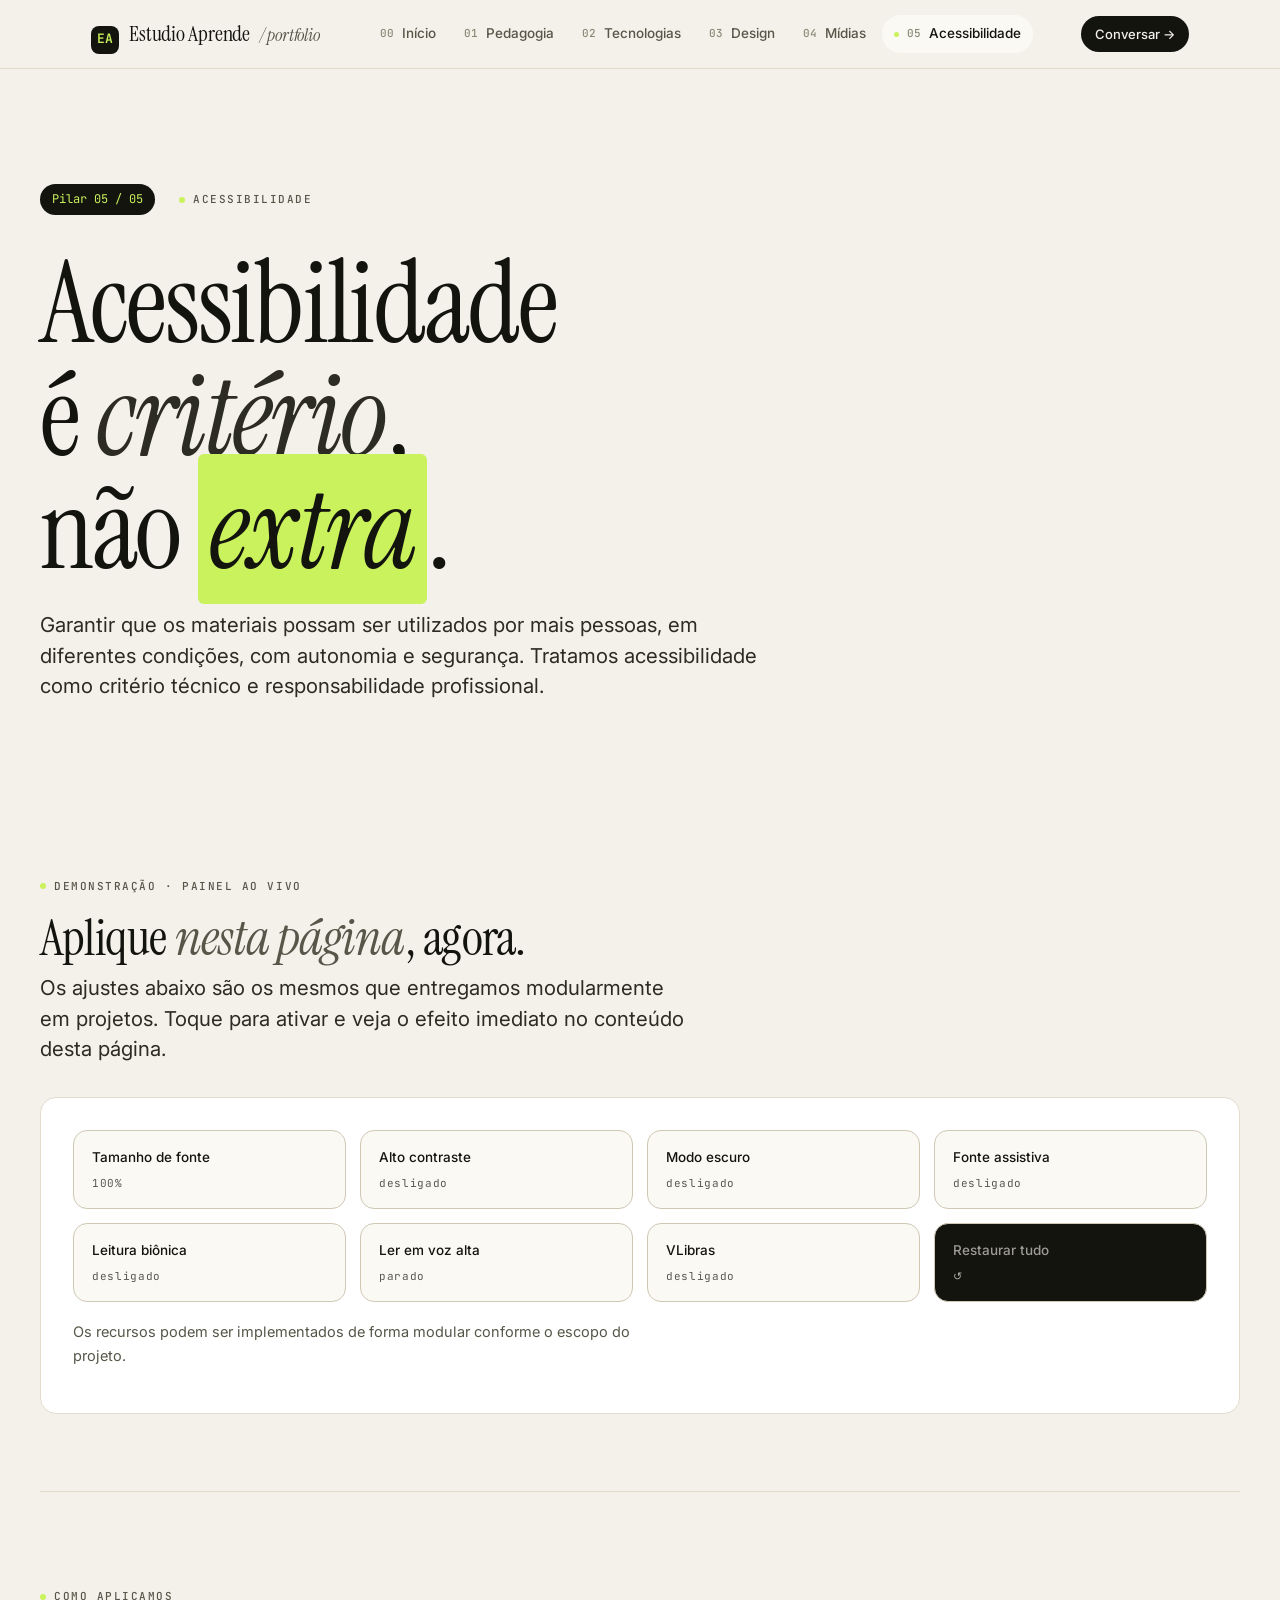
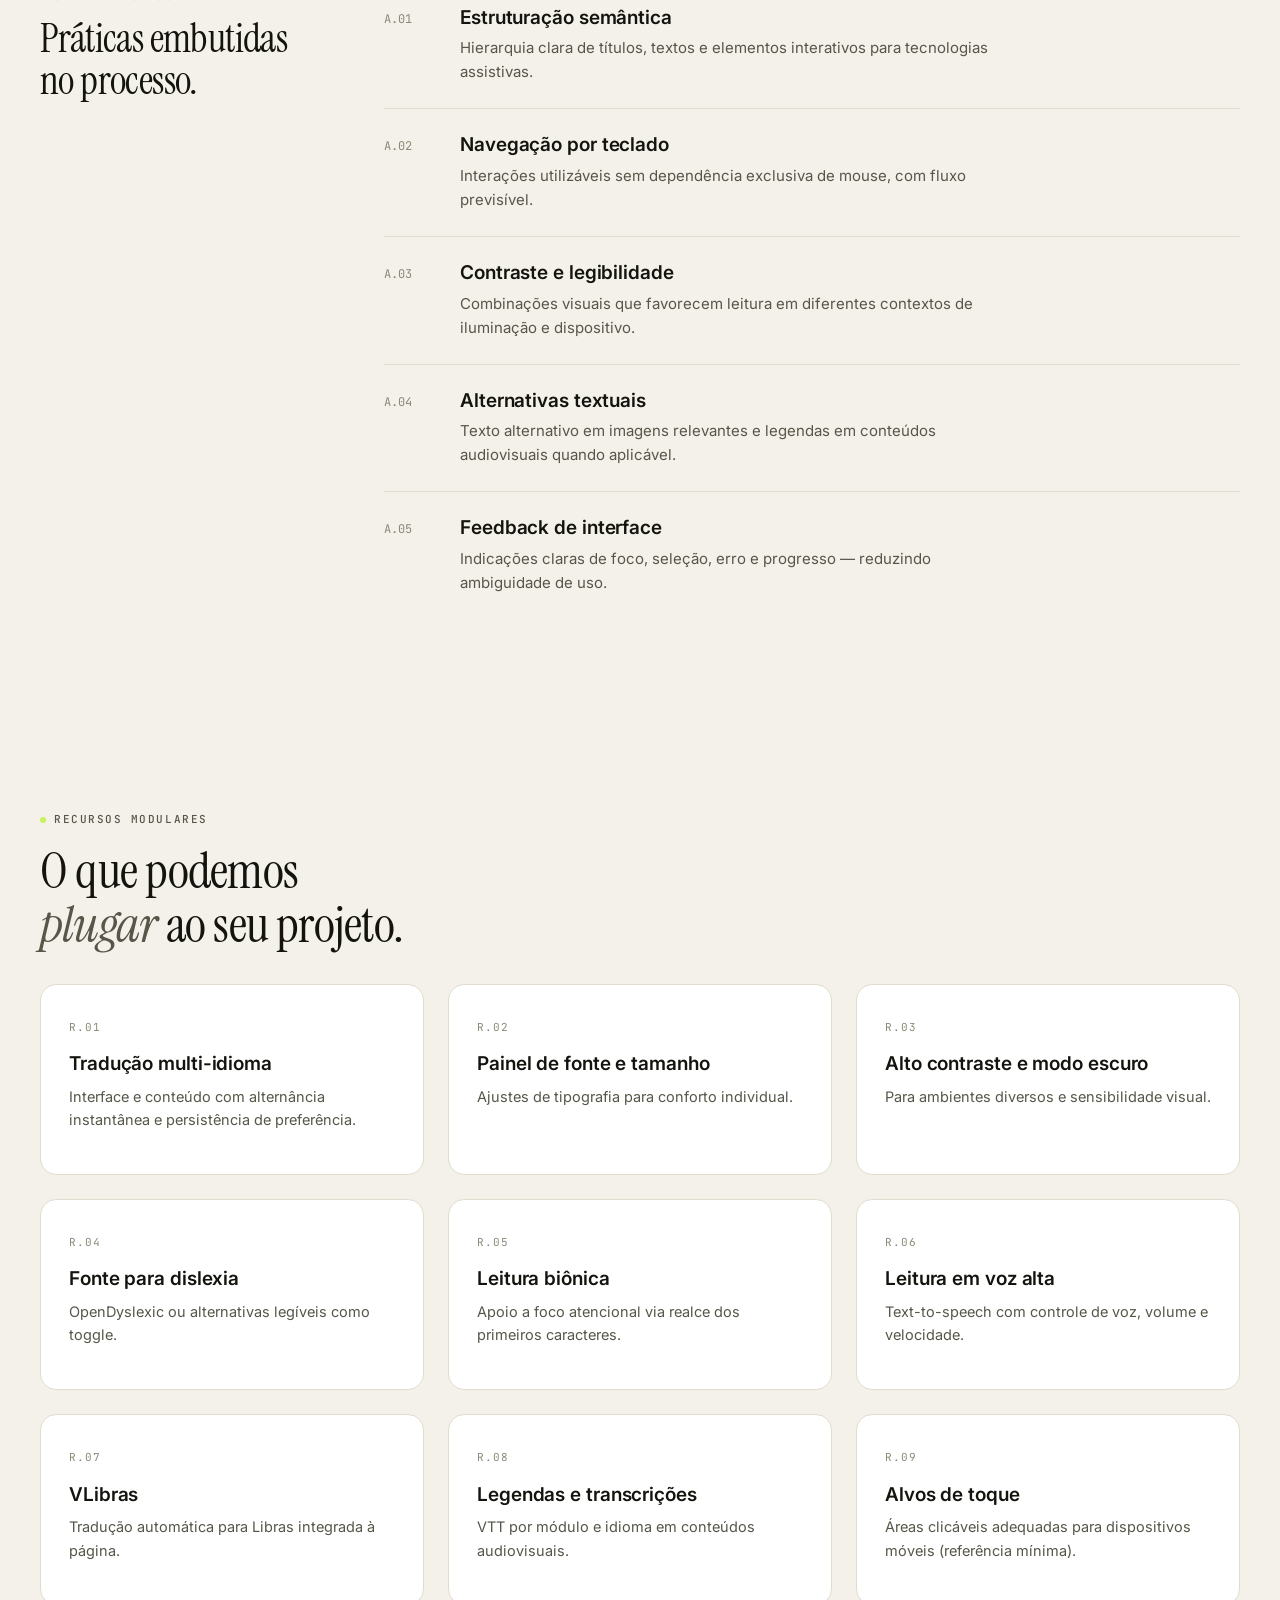
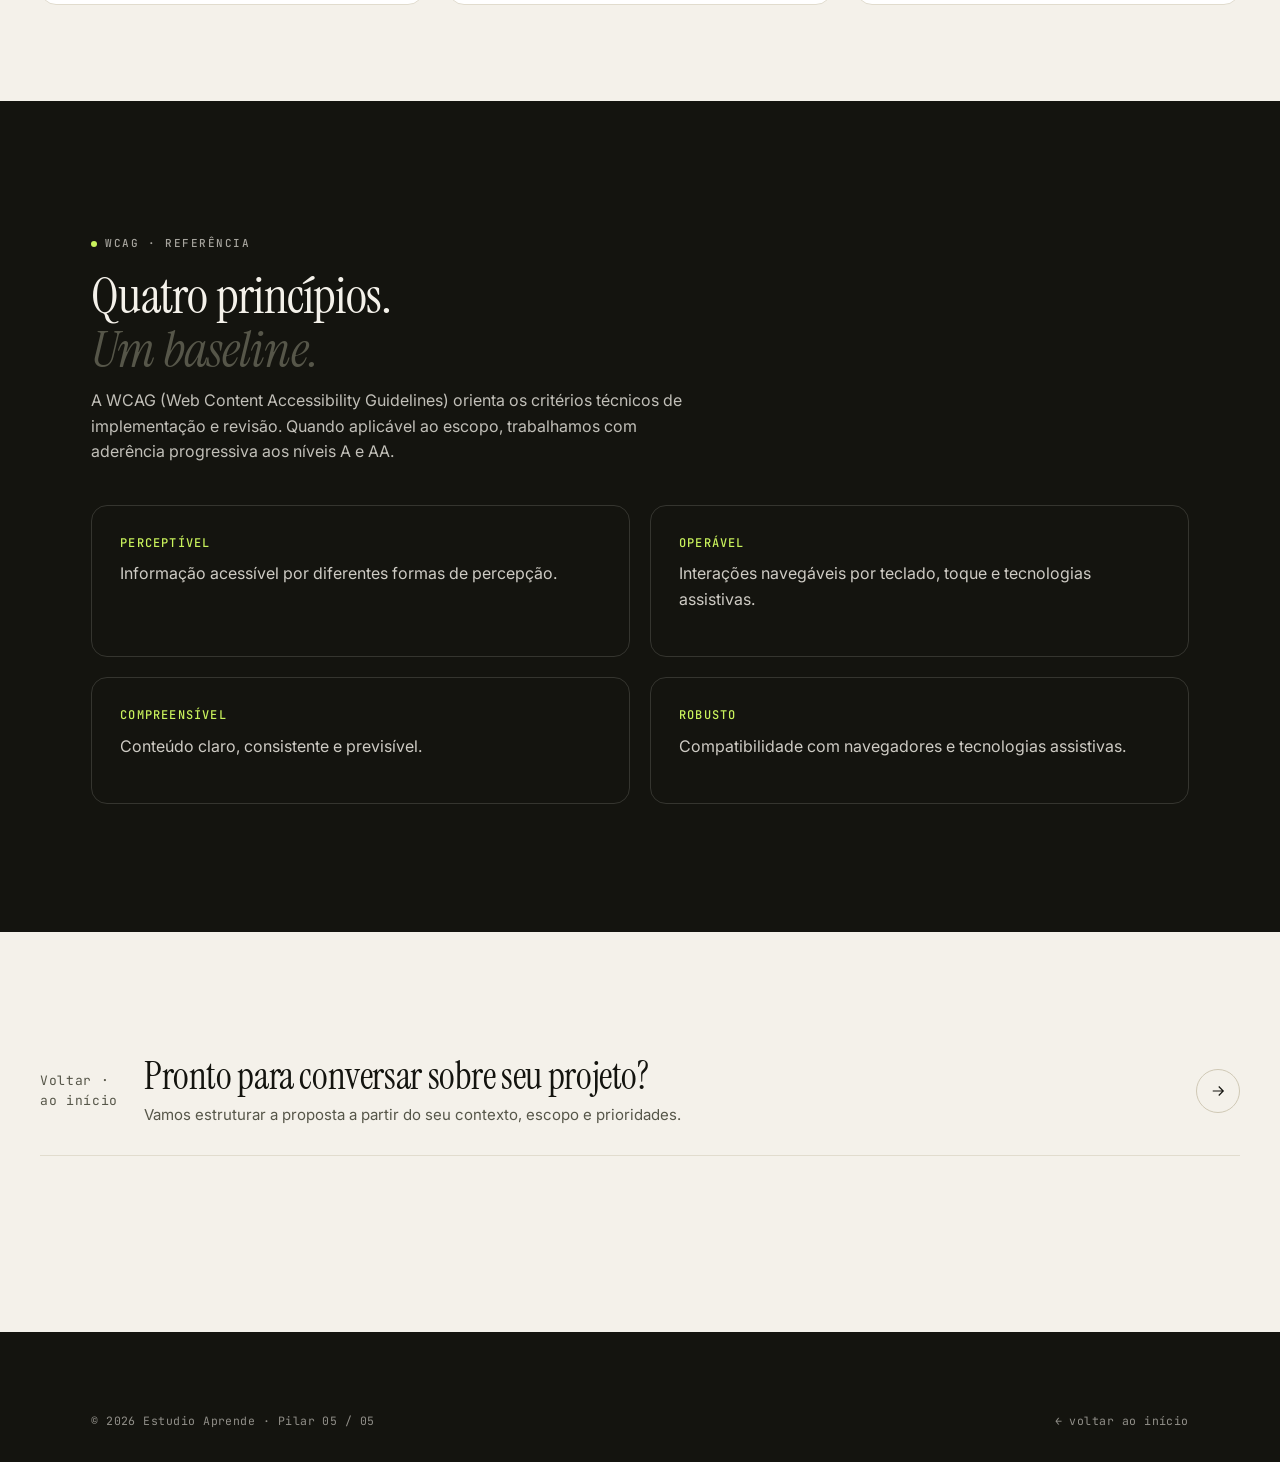
==== acessibilidade.html @ 499da5b6 "Primeiro commit" ====
<!DOCTYPE html>
<html lang="pt-BR">
<head>
  <meta charset="UTF-8" />
  <meta name="viewport" content="width=device-width, initial-scale=1.0" />
  <title>Pilar 05 · Acessibilidade — Estudio Aprende</title>
  <link rel="stylesheet" href="assets/css/styles.css" />
  <style>
    /* Toggles para o painel de acessibilidade ao vivo */
    body.a11y-bionic p, body.a11y-bionic .lede, body.a11y-bionic li {
      /* simulação simples: aplicada via JS por palavras */
    }
    body.a11y-dyslexic { font-family: "Comic Sans MS", "Trebuchet MS", "Verdana", sans-serif !important; }
    body.a11y-dyslexic h1, body.a11y-dyslexic h2, body.a11y-dyslexic h3 { font-family: "Comic Sans MS", "Trebuchet MS", "Verdana", sans-serif !important; letter-spacing: 0; }
    body.a11y-contrast { --bg: #FFF; --bg-elev: #FFF; --paper: #FFF; --ink: #000; --ink-2: #000; --ink-3: #000; --ink-4: #000; --line: #000; --line-2: #000; --accent: #FFEB00; --accent-ink: #000; }
    body.a11y-contrast a { text-decoration: underline; }
    [data-theme="dark"] body { background: var(--bg); color: var(--ink); }
    .bionic b { font-weight: 700; color: var(--ink); }
  </style>
</head>
<body data-screen-label="05 Acessibilidade">
  <header class="nav">
    <div class="shell nav-inner">
      <a class="brand" href="index.html"><span class="brand-mark">EA</span>Estudio Aprende <i>/ portfolio</i></a>
      <nav aria-label="Navegação principal">
        <ul class="nav-links">
          <li><a href="index.html"><span class="num">00</span> Início</a></li>
          <li><a href="desenho-psico-pedagogico.html"><span class="num">01</span> Pedagogia</a></li>
          <li><a href="tecnologias.html"><span class="num">02</span> Tecnologias</a></li>
          <li><a href="design.html"><span class="num">03</span> Design</a></li>
          <li><a href="midias-recursos.html"><span class="num">04</span> Mídias</a></li>
          <li><a href="acessibilidade.html" aria-current="page"><span class="num">05</span> Acessibilidade</a></li>
        </ul>
      </nav>
      <a href="index.html#contato" class="nav-cta">Conversar →</a>
      <button class="menu-toggle" aria-expanded="false">Menu</button>
    </div>
  </header>

  <main>
    <section class="shell pillar-hero">
      <div class="meta">
        <span class="index-pill">Pilar 05 / 05</span>
        <span class="eyebrow">Acessibilidade</span>
      </div>
      <h1>Acessibilidade<br/>é <em>critério</em>,<br/>não <span class="accent">extra</span>.</h1>
      <p class="lede" id="hero-lede">
        Garantir que os materiais possam ser utilizados por mais pessoas, em diferentes condições, com autonomia e segurança. Tratamos acessibilidade como critério técnico e responsabilidade profissional.
      </p>
    </section>

    <!-- DEMO ao vivo -->
    <section class="shell" style="padding: clamp(40px, 6vw, 80px) 0;">
      <span class="eyebrow">Demonstração · Painel ao vivo</span>
      <h2 style="margin: 14px 0 8px;">Aplique <em>nesta página</em>, agora.</h2>
      <p class="lede" style="margin-bottom: 32px;">Os ajustes abaixo são os mesmos que entregamos modularmente em projetos. Toque para ativar e veja o efeito imediato no conteúdo desta página.</p>

      <div id="a11y-panel" class="card" style="padding: 32px;">
        <div style="display: grid; grid-template-columns: repeat(auto-fit, minmax(220px, 1fr)); gap: 14px;">
          <button class="a11y-btn" data-action="font" data-state="0" type="button">
            <span class="lbl">Tamanho de fonte</span>
            <span class="val" data-val="font">100%</span>
          </button>
          <button class="a11y-btn" data-action="contrast" type="button">
            <span class="lbl">Alto contraste</span>
            <span class="val" data-val="contrast">desligado</span>
          </button>
          <button class="a11y-btn" data-action="dark" type="button">
            <span class="lbl">Modo escuro</span>
            <span class="val" data-val="dark">desligado</span>
          </button>
          <button class="a11y-btn" data-action="dyslexic" type="button">
            <span class="lbl">Fonte assistiva</span>
            <span class="val" data-val="dyslexic">desligado</span>
          </button>
          <button class="a11y-btn" data-action="bionic" type="button">
            <span class="lbl">Leitura biônica</span>
            <span class="val" data-val="bionic">desligado</span>
          </button>
          <button class="a11y-btn" data-action="tts" type="button">
            <span class="lbl">Ler em voz alta</span>
            <span class="val" data-val="tts">parado</span>
          </button>
          <button class="a11y-btn" data-action="libras" type="button">
            <span class="lbl">VLibras</span>
            <span class="val" data-val="libras">desligado</span>
          </button>
          <button class="a11y-btn" data-action="reset" type="button" style="background: var(--ink); color: var(--bg);">
            <span class="lbl" style="color: color-mix(in oklab, var(--bg) 65%, var(--ink));">Restaurar tudo</span>
            <span class="val">↺</span>
          </button>
        </div>
        <p class="small" style="margin-top: 18px;">Os recursos podem ser implementados de forma modular conforme o escopo do projeto.</p>
      </div>

      <div id="libras-mock" style="display: none; position: fixed; right: 24px; bottom: 24px; width: 220px; padding: 16px; border-radius: 16px; background: var(--ink); color: var(--bg); border: 1px solid var(--ink); box-shadow: var(--shadow-lg); z-index: 100;">
        <div style="display: flex; justify-content: space-between; align-items: center; margin-bottom: 8px;">
          <span style="font-family: var(--font-mono); font-size: 11px; letter-spacing: 0.1em;">VLIBRAS · MOCK</span>
          <button id="libras-close" style="background: transparent; border: 0; color: var(--bg); cursor: pointer;">✕</button>
        </div>
        <div style="aspect-ratio: 1 / 1; background: color-mix(in oklab, var(--accent) 35%, var(--ink)); border-radius: 12px; display: flex; align-items: center; justify-content: center; font-family: var(--font-serif); font-size: 60px; color: var(--accent);"><em>VL</em></div>
        <p style="font-size: 12px; color: color-mix(in oklab, var(--bg) 70%, var(--ink)); margin: 8px 0 0;">Em produção, integramos o widget oficial do VLibras.</p>
      </div>
    </section>

    <style>
      .a11y-btn { display: flex; flex-direction: column; align-items: flex-start; gap: 6px; padding: 16px 18px; border: 1px solid var(--line-2); background: var(--bg-elev); color: var(--ink); border-radius: 14px; font: inherit; transition: all 160ms; cursor: pointer; text-align: left; }
      .a11y-btn:hover { border-color: var(--ink); }
      .a11y-btn.active { background: var(--accent); border-color: var(--accent-deep); color: var(--accent-ink); }
      .a11y-btn .lbl { font-size: 13.5px; font-weight: 500; }
      .a11y-btn .val { font-family: var(--font-mono); font-size: 11px; letter-spacing: 0.06em; opacity: 0.7; }
      .a11y-btn.active .val { opacity: 0.9; }
    </style>

    <section class="shell split">
      <div class="label">
        <span class="eyebrow">Como aplicamos</span>
        <h2>Práticas embutidas no processo.</h2>
      </div>
      <div class="practices">
        <div class="practice"><div class="pn">A.01</div><div><h3>Estruturação semântica</h3><p>Hierarquia clara de títulos, textos e elementos interativos para tecnologias assistivas.</p></div></div>
        <div class="practice"><div class="pn">A.02</div><div><h3>Navegação por teclado</h3><p>Interações utilizáveis sem dependência exclusiva de mouse, com fluxo previsível.</p></div></div>
        <div class="practice"><div class="pn">A.03</div><div><h3>Contraste e legibilidade</h3><p>Combinações visuais que favorecem leitura em diferentes contextos de iluminação e dispositivo.</p></div></div>
        <div class="practice"><div class="pn">A.04</div><div><h3>Alternativas textuais</h3><p>Texto alternativo em imagens relevantes e legendas em conteúdos audiovisuais quando aplicável.</p></div></div>
        <div class="practice"><div class="pn">A.05</div><div><h3>Feedback de interface</h3><p>Indicações claras de foco, seleção, erro e progresso — reduzindo ambiguidade de uso.</p></div></div>
      </div>
    </section>

    <section class="shell" style="padding: clamp(56px, 8vw, 96px) 0;">
      <span class="eyebrow">Recursos modulares</span>
      <h2 style="margin: 14px 0 32px;">O que podemos<br/><em>plugar</em> ao seu projeto.</h2>
      <div class="grid-3">
        <div class="card"><span class="num">R.01</span><h3>Tradução multi-idioma</h3><p>Interface e conteúdo com alternância instantânea e persistência de preferência.</p></div>
        <div class="card"><span class="num">R.02</span><h3>Painel de fonte e tamanho</h3><p>Ajustes de tipografia para conforto individual.</p></div>
        <div class="card"><span class="num">R.03</span><h3>Alto contraste e modo escuro</h3><p>Para ambientes diversos e sensibilidade visual.</p></div>
        <div class="card"><span class="num">R.04</span><h3>Fonte para dislexia</h3><p>OpenDyslexic ou alternativas legíveis como toggle.</p></div>
        <div class="card"><span class="num">R.05</span><h3>Leitura biônica</h3><p>Apoio a foco atencional via realce dos primeiros caracteres.</p></div>
        <div class="card"><span class="num">R.06</span><h3>Leitura em voz alta</h3><p>Text-to-speech com controle de voz, volume e velocidade.</p></div>
        <div class="card"><span class="num">R.07</span><h3>VLibras</h3><p>Tradução automática para Libras integrada à página.</p></div>
        <div class="card"><span class="num">R.08</span><h3>Legendas e transcrições</h3><p>VTT por módulo e idioma em conteúdos audiovisuais.</p></div>
        <div class="card"><span class="num">R.09</span><h3>Alvos de toque</h3><p>Áreas clicáveis adequadas para dispositivos móveis (referência mínima).</p></div>
      </div>
    </section>

    <section class="section section--ink">
      <div class="shell">
        <span class="eyebrow" style="color: rgba(244,241,234,0.65);">WCAG · referência</span>
        <h2 style="color: var(--bg); margin: 14px 0 12px;">Quatro princípios.<br/><em>Um baseline.</em></h2>
        <p style="color: color-mix(in oklab, var(--bg) 80%, var(--ink)); max-width: 60ch; margin-bottom: 40px;">A WCAG (Web Content Accessibility Guidelines) orienta os critérios técnicos de implementação e revisão. Quando aplicável ao escopo, trabalhamos com aderência progressiva aos níveis A e AA.</p>
        <div class="grid-2" style="gap: 20px;">
          <div style="border: 1px solid color-mix(in oklab, var(--bg) 18%, var(--ink)); border-radius: 16px; padding: 28px;">
            <h4 style="color: var(--accent);">Perceptível</h4>
            <p style="color: color-mix(in oklab, var(--bg) 85%, var(--ink)); margin-top: 8px;">Informação acessível por diferentes formas de percepção.</p>
          </div>
          <div style="border: 1px solid color-mix(in oklab, var(--bg) 18%, var(--ink)); border-radius: 16px; padding: 28px;">
            <h4 style="color: var(--accent);">Operável</h4>
            <p style="color: color-mix(in oklab, var(--bg) 85%, var(--ink)); margin-top: 8px;">Interações navegáveis por teclado, toque e tecnologias assistivas.</p>
          </div>
          <div style="border: 1px solid color-mix(in oklab, var(--bg) 18%, var(--ink)); border-radius: 16px; padding: 28px;">
            <h4 style="color: var(--accent);">Compreensível</h4>
            <p style="color: color-mix(in oklab, var(--bg) 85%, var(--ink)); margin-top: 8px;">Conteúdo claro, consistente e previsível.</p>
          </div>
          <div style="border: 1px solid color-mix(in oklab, var(--bg) 18%, var(--ink)); border-radius: 16px; padding: 28px;">
            <h4 style="color: var(--accent);">Robusto</h4>
            <p style="color: color-mix(in oklab, var(--bg) 85%, var(--ink)); margin-top: 8px;">Compatibilidade com navegadores e tecnologias assistivas.</p>
          </div>
        </div>
      </div>
    </section>

    <section class="shell" style="padding: clamp(56px, 8vw, 96px) 0;">
      <a class="pillar-card" href="index.html">
        <div class="pillar-num">Voltar · ao início</div>
        <div class="pillar-body">
          <h3>Pronto para conversar sobre seu projeto?</h3>
          <p>Vamos estruturar a proposta a partir do seu contexto, escopo e prioridades.</p>
        </div>
        <span class="pillar-arrow"><svg viewBox="0 0 24 24" fill="none" stroke="currentColor" stroke-width="1.6"><path d="M5 12h14M13 6l6 6-6 6"/></svg></span>
      </a>
    </section>
  </main>

  <footer class="foot">
    <div class="shell">
      <div class="foot-bottom" style="margin-top: 0; padding-top: 0; border-top: 0;">
        <span>© 2026 Estudio Aprende · Pilar 05 / 05</span>
        <span><a href="index.html">← voltar ao início</a></span>
      </div>
    </div>
  </footer>

  <script src="assets/js/main.js"></script>
  <script>
    // Painel de acessibilidade ao vivo
    const root = document.documentElement;
    const body = document.body;

    const FONT_STEPS = [{ label: '100%', size: '16px' }, { label: '115%', size: '18.5px' }, { label: '130%', size: '21px' }, { label: '150%', size: '24px' }];
    let fontIdx = 0;
    let states = { contrast: false, dark: false, dyslexic: false, bionic: false, tts: false, libras: false };
    let utter = null;

    function setVal(key, val) { document.querySelector(`[data-val="${key}"]`).textContent = val; }

    document.querySelectorAll('.a11y-btn').forEach(btn => {
      btn.addEventListener('click', () => {
        const action = btn.dataset.action;
        if (action === 'font') {
          fontIdx = (fontIdx + 1) % FONT_STEPS.length;
          root.style.fontSize = FONT_STEPS[fontIdx].size;
          setVal('font', FONT_STEPS[fontIdx].label);
          btn.classList.toggle('active', fontIdx > 0);
        } else if (action === 'contrast') {
          states.contrast = !states.contrast;
          body.classList.toggle('a11y-contrast', states.contrast);
          if (states.contrast) { states.dark = false; root.removeAttribute('data-theme'); setVal('dark', 'desligado'); document.querySelector('[data-action="dark"]').classList.remove('active'); }
          setVal('contrast', states.contrast ? 'ligado' : 'desligado');
          btn.classList.toggle('active', states.contrast);
        } else if (action === 'dark') {
          states.dark = !states.dark;
          if (states.dark) { root.setAttribute('data-theme', 'dark'); body.classList.remove('a11y-contrast'); states.contrast = false; setVal('contrast', 'desligado'); document.querySelector('[data-action="contrast"]').classList.remove('active'); }
          else { root.removeAttribute('data-theme'); }
          setVal('dark', states.dark ? 'ligado' : 'desligado');
          btn.classList.toggle('active', states.dark);
        } else if (action === 'dyslexic') {
          states.dyslexic = !states.dyslexic;
          body.classList.toggle('a11y-dyslexic', states.dyslexic);
          setVal('dyslexic', states.dyslexic ? 'ligado' : 'desligado');
          btn.classList.toggle('active', states.dyslexic);
        } else if (action === 'bionic') {
          states.bionic = !states.bionic;
          applyBionic(states.bionic);
          setVal('bionic', states.bionic ? 'ligado' : 'desligado');
          btn.classList.toggle('active', states.bionic);
        } else if (action === 'tts') {
          if (!('speechSynthesis' in window)) { setVal('tts', 'sem suporte'); return; }
          if (states.tts) {
            speechSynthesis.cancel();
            states.tts = false;
            setVal('tts', 'parado');
            btn.classList.remove('active');
          } else {
            const text = document.getElementById('hero-lede').textContent.trim();
            utter = new SpeechSynthesisUtterance(text);
            utter.lang = 'pt-BR';
            utter.rate = 1;
            utter.onend = () => { states.tts = false; setVal('tts', 'parado'); btn.classList.remove('active'); };
            speechSynthesis.speak(utter);
            states.tts = true;
            setVal('tts', 'lendo');
            btn.classList.add('active');
          }
        } else if (action === 'libras') {
          states.libras = !states.libras;
          document.getElementById('libras-mock').style.display = states.libras ? 'block' : 'none';
          setVal('libras', states.libras ? 'ligado' : 'desligado');
          btn.classList.toggle('active', states.libras);
        } else if (action === 'reset') {
          fontIdx = 0; root.style.fontSize = '16px'; setVal('font', '100%');
          states = { contrast: false, dark: false, dyslexic: false, bionic: false, tts: false, libras: false };
          body.classList.remove('a11y-contrast', 'a11y-dyslexic', 'bionic');
          root.removeAttribute('data-theme');
          if (window.speechSynthesis) speechSynthesis.cancel();
          applyBionic(false);
          document.getElementById('libras-mock').style.display = 'none';
          ['contrast','dark','dyslexic','bionic','libras'].forEach(k => setVal(k, 'desligado'));
          setVal('tts', 'parado');
          document.querySelectorAll('.a11y-btn').forEach(b => { if (b.dataset.action !== 'reset') b.classList.remove('active'); });
        }
      });
    });

    document.getElementById('libras-close').addEventListener('click', () => {
      states.libras = false;
      document.getElementById('libras-mock').style.display = 'none';
      setVal('libras', 'desligado');
      document.querySelector('[data-action="libras"]').classList.remove('active');
    });

    // Bionic reading: bold first half of each word in main paragraphs
    const BIONIC_SELECTOR = 'main p, main li, main .lede';
    const originalText = new Map();
    function applyBionic(on) {
      const els = document.querySelectorAll(BIONIC_SELECTOR);
      if (on) {
        document.body.classList.add('bionic');
        els.forEach(el => {
          if (!originalText.has(el)) originalText.set(el, el.innerHTML);
          el.innerHTML = el.textContent.replace(/(\S+)/g, (w) => {
            const half = Math.max(1, Math.ceil(w.length / 2));
            return `<b>${w.slice(0, half)}</b>${w.slice(half)}`;
          });
        });
      } else {
        document.body.classList.remove('bionic');
        els.forEach(el => { if (originalText.has(el)) el.innerHTML = originalText.get(el); });
        originalText.clear();
      }
    }
  </script>
</body>
</html>
---- assets/css/styles.css ----
/* ============================================================
   Sistema de design — Portfolio de Desenvolvimento Educacional
   Direção: profissional + jovem. Neutro quente, accent lima,
   tipografia em camadas: serif display + sans corpo + mono.
   ============================================================ */

@import url("https://fonts.googleapis.com/css2?family=Instrument+Serif:ital@0;1&family=Inter:wght@400;500;600;700&family=JetBrains+Mono:wght@400;500;600&display=swap");

:root {
  /* Paleta — neutros quentes, alto contraste, accent lima vibrante */
  --bg: #F4F1EA;            /* off-white quente */
  --bg-elev: #FBF9F3;       /* surface levemente mais clara */
  --paper: #FFFFFF;
  --ink: #14140F;           /* preto verdoso muito sutil */
  --ink-2: #2C2C24;
  --ink-3: #565649;
  --ink-4: #8A8A78;
  --line: #E1DCCE;
  --line-2: #CFC8B5;

  --accent: #C9F25C;        /* lima vibrante, jovem */
  --accent-ink: #14140F;
  --accent-deep: #84A828;

  --warn: #E8553C;
  --info: #2E5BFF;

  --radius-xs: 6px;
  --radius-sm: 10px;
  --radius-md: 16px;
  --radius-lg: 24px;
  --radius-xl: 36px;

  --shadow-sm: 0 1px 2px rgba(20, 20, 15, 0.04), 0 1px 0 rgba(20, 20, 15, 0.03);
  --shadow-md: 0 8px 24px -12px rgba(20, 20, 15, 0.18), 0 2px 6px rgba(20, 20, 15, 0.04);
  --shadow-lg: 0 30px 60px -30px rgba(20, 20, 15, 0.35);

  --font-serif: "Instrument Serif", "Times New Roman", serif;
  --font-sans: "Inter", "Helvetica Neue", Arial, sans-serif;
  --font-mono: "JetBrains Mono", ui-monospace, "SFMono-Regular", monospace;

  --max: 1200px;
  --gutter: clamp(20px, 4vw, 56px);

  --ease: cubic-bezier(0.2, 0.8, 0.2, 1);
}

/* Tema escuro (acessibilidade + tweak) */
[data-theme="dark"] {
  --bg: #0E0F0B;
  --bg-elev: #15170F;
  --paper: #1B1D14;
  --ink: #F4F1EA;
  --ink-2: #DAD6C5;
  --ink-3: #ADA992;
  --ink-4: #6E6B58;
  --line: #2A2C20;
  --line-2: #3D4030;
}

/* Reset essencial */
*, *::before, *::after { box-sizing: border-box; }
html { scroll-behavior: smooth; }
body {
  margin: 0;
  background: var(--bg);
  color: var(--ink);
  font-family: var(--font-sans);
  font-size: 16px;
  line-height: 1.6;
  -webkit-font-smoothing: antialiased;
  text-rendering: optimizeLegibility;
}

img, svg { display: block; max-width: 100%; }

a {
  color: inherit;
  text-decoration: none;
  text-underline-offset: 3px;
}

button {
  font: inherit;
  cursor: pointer;
}

:focus-visible {
  outline: 2px solid var(--ink);
  outline-offset: 3px;
  border-radius: 4px;
}

::selection { background: var(--accent); color: var(--accent-ink); }

/* ============== Layout primitives ============== */

.shell {
  width: 100%;
  max-width: var(--max);
  margin: 0 auto;
  padding-inline: var(--gutter);
}

.eyebrow {
  font-family: var(--font-mono);
  font-size: 11px;
  font-weight: 500;
  letter-spacing: 0.14em;
  text-transform: uppercase;
  color: var(--ink-3);
  display: inline-flex;
  align-items: center;
  gap: 8px;
}
.eyebrow::before {
  content: "";
  width: 6px; height: 6px;
  background: var(--accent);
  border-radius: 50%;
  display: inline-block;
}

.divider {
  height: 1px;
  background: var(--line);
  border: 0;
  margin: 0;
}

/* ============== Header ============== */

.nav {
  position: sticky;
  top: 0;
  z-index: 50;
  background: color-mix(in oklab, var(--bg) 85%, transparent);
  backdrop-filter: saturate(140%) blur(14px);
  -webkit-backdrop-filter: saturate(140%) blur(14px);
  border-bottom: 1px solid var(--line);
}

.nav-inner {
  display: flex;
  align-items: center;
  justify-content: space-between;
  height: 68px;
  gap: 24px;
}

.brand {
  display: inline-flex;
  align-items: baseline;
  gap: 10px;
  font-family: var(--font-serif);
  font-size: 22px;
  letter-spacing: -0.01em;
  color: var(--ink);
  white-space: nowrap;
  flex-shrink: 0;
}
.brand .brand-mark {
  display: inline-flex;
  align-items: center;
  justify-content: center;
  width: 28px; height: 28px;
  background: var(--ink);
  color: var(--accent);
  border-radius: 8px;
  font-family: var(--font-mono);
  font-size: 13px;
  font-weight: 600;
  transform: translateY(2px);
}
.brand i {
  font-style: italic;
  color: var(--ink-3);
  font-size: 18px;
}

.nav-links {
  display: flex;
  gap: 4px;
  list-style: none;
  margin: 0; padding: 0;
}
.nav-links a {
  display: inline-flex;
  align-items: center;
  gap: 8px;
  padding: 8px 12px;
  border-radius: 999px;
  color: var(--ink-3);
  font-size: 13.5px;
  font-weight: 500;
  transition: color 160ms var(--ease), background 160ms var(--ease);
}
.nav-links a:hover { color: var(--ink); background: var(--bg-elev); }
.nav-links a[aria-current="page"] {
  color: var(--ink);
  background: var(--bg-elev);
}
.nav-links a[aria-current="page"]::before {
  content: "";
  width: 5px; height: 5px;
  border-radius: 50%;
  background: var(--accent);
}
.nav-links .num {
  font-family: var(--font-mono);
  font-size: 11px;
  color: var(--ink-4);
}

.nav-cta {
  display: inline-flex;
  align-items: center;
  gap: 8px;
  padding: 8px 14px;
  background: var(--ink);
  color: var(--bg);
  border: 0;
  border-radius: 999px;
  font-size: 13px;
  font-weight: 500;
  white-space: nowrap;
  flex-shrink: 0;
  transition: transform 160ms var(--ease), background 160ms var(--ease);
}
.nav-cta:hover { transform: translateY(-1px); }

.menu-toggle {
  display: none;
  background: transparent;
  border: 1px solid var(--line);
  padding: 8px 12px;
  border-radius: 999px;
  color: var(--ink);
}

/* ============== Type ============== */

h1, h2, h3, h4 {
  margin: 0;
  color: var(--ink);
  letter-spacing: -0.015em;
}
h1 {
  font-family: var(--font-serif);
  font-weight: 400;
  font-size: clamp(48px, 7vw, 104px);
  line-height: 0.98;
  letter-spacing: -0.02em;
}
h1 em { font-style: italic; color: var(--ink-2); }
h1 .accent { background: var(--accent); padding: 0 0.1em; border-radius: 6px; font-style: italic; }

h2 {
  font-family: var(--font-serif);
  font-weight: 400;
  font-size: clamp(32px, 4vw, 56px);
  line-height: 1.05;
}
h2 em { font-style: italic; color: var(--ink-3); }

h3 {
  font-family: var(--font-sans);
  font-weight: 600;
  font-size: 19px;
  line-height: 1.3;
  letter-spacing: -0.005em;
}

h4 {
  font-family: var(--font-mono);
  font-weight: 500;
  font-size: 12px;
  letter-spacing: 0.1em;
  text-transform: uppercase;
  color: var(--ink-3);
}

p { margin: 0 0 1em; color: var(--ink-2); max-width: 64ch; }
.lede { font-size: clamp(18px, 1.6vw, 22px); line-height: 1.5; color: var(--ink-2); max-width: 50ch; }
small, .small { font-size: 12.5px; color: var(--ink-3); }

/* ============== Page sections ============== */

.section {
  padding: clamp(72px, 10vw, 140px) 0;
}
.section--tight { padding: clamp(48px, 6vw, 80px) 0; }
.section--ink { background: var(--ink); color: var(--bg); }
.section--ink h1, .section--ink h2, .section--ink h3 { color: var(--bg); }
.section--ink p { color: color-mix(in oklab, var(--bg) 85%, var(--ink)); }
.section--paper { background: var(--paper); }

/* ============== Hero (homepage) ============== */

.hero {
  padding: clamp(48px, 8vw, 120px) 0 clamp(56px, 7vw, 96px);
  position: relative;
  overflow: hidden;
}
.hero-grid {
  display: grid;
  grid-template-columns: 1fr;
  gap: 48px;
}
.hero-meta {
  display: grid;
  grid-template-columns: repeat(4, 1fr);
  gap: 24px;
  border-top: 1px solid var(--line);
  border-bottom: 1px solid var(--line);
  padding: 20px 0;
}
.hero-meta > div {
  font-family: var(--font-mono);
  font-size: 11.5px;
  letter-spacing: 0.06em;
  color: var(--ink-3);
}
.hero-meta strong {
  display: block;
  font-family: var(--font-sans);
  font-weight: 500;
  font-size: 13.5px;
  color: var(--ink);
  margin-top: 4px;
  letter-spacing: 0;
  text-transform: none;
}

/* ============== Pillar grid ============== */

.pillars {
  display: grid;
  grid-template-columns: repeat(12, 1fr);
  gap: 0;
  border-top: 1px solid var(--line);
}
.pillar-card {
  grid-column: span 12;
  display: grid;
  grid-template-columns: 80px 1fr auto;
  gap: 24px;
  align-items: center;
  padding: 28px 0;
  border-bottom: 1px solid var(--line);
  position: relative;
  text-decoration: none;
  color: var(--ink);
  transition: padding 220ms var(--ease);
}
.pillar-card::after {
  content: "";
  position: absolute;
  inset: 0 -100vw;
  background: var(--bg-elev);
  z-index: -1;
  opacity: 0;
  transition: opacity 220ms var(--ease);
}
.pillar-card:hover::after { opacity: 1; }
.pillar-card:hover { padding-left: 16px; padding-right: 16px; }
.pillar-card:hover .pillar-arrow { transform: translateX(6px); }

.pillar-num {
  font-family: var(--font-mono);
  font-size: 13px;
  color: var(--ink-3);
  letter-spacing: 0.05em;
}
.pillar-body h3 {
  font-family: var(--font-serif);
  font-weight: 400;
  font-size: clamp(28px, 3vw, 40px);
  line-height: 1.05;
  letter-spacing: -0.01em;
  margin-bottom: 6px;
}
.pillar-body p {
  margin: 0;
  font-size: 15px;
  color: var(--ink-3);
  max-width: 60ch;
}
.pillar-arrow {
  width: 44px; height: 44px;
  display: inline-flex;
  align-items: center;
  justify-content: center;
  border: 1px solid var(--line-2);
  border-radius: 999px;
  transition: transform 220ms var(--ease), background 220ms var(--ease), border-color 220ms var(--ease);
}
.pillar-card:hover .pillar-arrow {
  background: var(--ink);
  border-color: var(--ink);
  color: var(--accent);
}
.pillar-arrow svg { width: 18px; height: 18px; }

/* ============== Block / cards system ============== */

.grid-2 {
  display: grid;
  grid-template-columns: repeat(2, 1fr);
  gap: 32px;
}
.grid-3 {
  display: grid;
  grid-template-columns: repeat(3, 1fr);
  gap: 24px;
}

.card {
  background: var(--paper);
  border: 1px solid var(--line);
  border-radius: var(--radius-md);
  padding: 28px;
  transition: transform 180ms var(--ease), box-shadow 180ms var(--ease);
}
.card:hover { transform: translateY(-2px); box-shadow: var(--shadow-md); }
.card .num {
  font-family: var(--font-mono);
  font-size: 11px;
  color: var(--ink-4);
  letter-spacing: 0.1em;
}
.card h3 { margin-top: 14px; }
.card p { margin-top: 8px; font-size: 14.5px; color: var(--ink-3); }

/* ============== Intro / lede block ============== */

.intro {
  display: grid;
  grid-template-columns: 1fr 1.6fr;
  gap: 48px;
  padding: clamp(56px, 8vw, 100px) 0;
  border-bottom: 1px solid var(--line);
}
.intro h2 { font-size: clamp(36px, 4.5vw, 60px); }
.intro p { font-size: 17px; line-height: 1.55; color: var(--ink-2); }

/* ============== Pillar page hero ============== */

.pillar-hero {
  padding: clamp(56px, 9vw, 120px) 0 clamp(40px, 6vw, 72px);
}
.pillar-hero .meta {
  display: flex;
  gap: 24px;
  align-items: baseline;
  margin-bottom: 32px;
}
.pillar-hero .index-pill {
  font-family: var(--font-mono);
  font-size: 12px;
  padding: 6px 12px;
  border-radius: 999px;
  background: var(--ink);
  color: var(--accent);
}
.pillar-hero h1 {
  font-size: clamp(56px, 9vw, 140px);
}
.pillar-hero .lede { margin-top: 24px; max-width: 56ch; }

/* ============== Two-column section ============== */

.split {
  display: grid;
  grid-template-columns: 280px 1fr;
  gap: clamp(32px, 5vw, 80px);
  padding: clamp(48px, 7vw, 96px) 0;
  border-top: 1px solid var(--line);
}
.split .label {
  position: sticky;
  top: 100px;
  align-self: start;
}
.split .label h2 { font-size: clamp(28px, 3.2vw, 40px); }
.split .label .eyebrow { margin-bottom: 12px; }

/* List of practices */
.practices {
  display: grid;
  grid-template-columns: 1fr;
  gap: 0;
}
.practice {
  display: grid;
  grid-template-columns: 56px 1fr;
  gap: 20px;
  padding: 24px 0;
  border-bottom: 1px solid var(--line);
}
.practice:last-child { border-bottom: 0; }
.practice .pn {
  font-family: var(--font-mono);
  font-size: 12px;
  color: var(--ink-4);
  padding-top: 4px;
}
.practice h3 { margin-bottom: 6px; }
.practice p { margin: 0; font-size: 15px; color: var(--ink-3); max-width: 60ch; }

/* Concept tags */
.concepts {
  display: grid;
  grid-template-columns: repeat(2, 1fr);
  gap: 16px;
}
.concept {
  background: var(--paper);
  border: 1px solid var(--line);
  border-radius: var(--radius-md);
  padding: 20px 22px;
  transition: border-color 180ms var(--ease);
}
.concept:hover { border-color: var(--ink); }
.concept .name {
  font-family: var(--font-serif);
  font-size: 22px;
  font-style: italic;
  color: var(--ink);
  margin-bottom: 4px;
  letter-spacing: -0.01em;
}
.concept .desc { font-size: 14px; color: var(--ink-3); }

/* ============== Footer ============== */

.foot {
  background: var(--ink);
  color: var(--bg);
  padding: 80px 0 32px;
  margin-top: 80px;
}
.foot h2 {
  color: var(--bg);
  font-size: clamp(40px, 6vw, 88px);
  max-width: 18ch;
  margin-bottom: 32px;
}
.foot h2 .accent { background: var(--accent); color: var(--accent-ink); padding: 0 0.1em; border-radius: 6px; }
.foot-grid {
  display: grid;
  grid-template-columns: 2fr 1fr 1fr;
  gap: 48px;
  padding-top: 56px;
  border-top: 1px solid color-mix(in oklab, var(--bg) 18%, var(--ink));
}
.foot-grid h4 { color: color-mix(in oklab, var(--bg) 60%, var(--ink)); margin-bottom: 12px; }
.foot ul { list-style: none; margin: 0; padding: 0; }
.foot li { padding: 6px 0; font-size: 14px; color: color-mix(in oklab, var(--bg) 80%, var(--ink)); }
.foot li a:hover { color: var(--accent); }
.foot-bottom {
  display: flex;
  justify-content: space-between;
  flex-wrap: wrap;
  gap: 12px;
  margin-top: 48px;
  padding-top: 24px;
  border-top: 1px solid color-mix(in oklab, var(--bg) 18%, var(--ink));
  font-family: var(--font-mono);
  font-size: 11.5px;
  letter-spacing: 0.04em;
  color: color-mix(in oklab, var(--bg) 60%, var(--ink));
}

/* ============== Buttons ============== */

.btn {
  display: inline-flex;
  align-items: center;
  gap: 10px;
  padding: 14px 22px;
  border-radius: 999px;
  font-size: 14px;
  font-weight: 500;
  border: 1px solid var(--ink);
  background: var(--ink);
  color: var(--bg);
  transition: transform 160ms var(--ease), background 160ms var(--ease), color 160ms var(--ease);
}
.btn:hover { transform: translateY(-1px); }
.btn--ghost { background: transparent; color: var(--ink); }
.btn--ghost:hover { background: var(--ink); color: var(--bg); }
.btn--accent { background: var(--accent); color: var(--accent-ink); border-color: var(--accent); }

.btn-row { display: flex; gap: 12px; flex-wrap: wrap; margin-top: 28px; }

/* ============== Marquee / running line ============== */

.marquee {
  border-top: 1px solid var(--line);
  border-bottom: 1px solid var(--line);
  padding: 18px 0;
  overflow: hidden;
  white-space: nowrap;
  font-family: var(--font-serif);
  font-size: clamp(28px, 4vw, 56px);
  font-style: italic;
  letter-spacing: -0.02em;
  color: var(--ink-3);
}
.marquee-track {
  display: inline-flex;
  gap: 48px;
  animation: marquee 38s linear infinite;
}
.marquee-track span { display: inline-flex; align-items: center; gap: 48px; }
.marquee-track .dot {
  display: inline-block;
  width: 10px; height: 10px;
  background: var(--accent);
  border-radius: 50%;
  vertical-align: middle;
}
@keyframes marquee {
  from { transform: translateX(0); }
  to { transform: translateX(-50%); }
}

/* ============== Misc utilities ============== */

.kicker {
  display: inline-flex;
  align-items: center;
  gap: 10px;
  padding: 6px 12px;
  border: 1px solid var(--line-2);
  border-radius: 999px;
  font-family: var(--font-mono);
  font-size: 11px;
  letter-spacing: 0.08em;
  text-transform: uppercase;
  color: var(--ink-3);
  background: var(--bg-elev);
}
.kicker .dot {
  width: 6px; height: 6px;
  background: var(--accent);
  border-radius: 50%;
}

.callout {
  background: var(--accent);
  color: var(--accent-ink);
  border-radius: var(--radius-lg);
  padding: 32px;
}
.callout .eyebrow { color: rgba(20,20,15,0.7); }
.callout .eyebrow::before { background: var(--ink); }

/* Tag pill list */
.tag-list { display: flex; flex-wrap: wrap; gap: 8px; margin: 0; padding: 0; list-style: none; }
.tag-list li {
  font-family: var(--font-mono);
  font-size: 12px;
  padding: 6px 12px;
  border: 1px solid var(--line-2);
  border-radius: 999px;
  background: var(--paper);
  color: var(--ink-2);
}

/* ============== Responsive ============== */

@media (max-width: 1180px) {
  .brand i { display: none; }
  .nav-links a { padding: 8px 10px; font-size: 13px; }
  .nav-links { gap: 0; }
}

@media (max-width: 1080px) {
  .nav-cta { display: none; }
}

@media (max-width: 960px) {
  .hero-meta { grid-template-columns: repeat(2, 1fr); }
  .grid-2, .grid-3, .concepts { grid-template-columns: 1fr; }
  .intro { grid-template-columns: 1fr; gap: 24px; }
  .split { grid-template-columns: 1fr; gap: 24px; }
  .split .label { position: static; }
  .pillar-card { grid-template-columns: 60px 1fr 44px; padding: 22px 0; gap: 16px; }
  .foot-grid { grid-template-columns: 1fr; gap: 32px; }
}

@media (max-width: 720px) {
  .nav-links { display: none; }
  .menu-toggle { display: inline-flex; }
  .nav-cta { display: none; }
  .nav.open .nav-links {
    display: flex;
    position: absolute;
    top: 68px; left: 0; right: 0;
    flex-direction: column;
    background: var(--bg);
    border-bottom: 1px solid var(--line);
    padding: 12px var(--gutter);
    align-items: stretch;
  }
  .nav.open .nav-links a { padding: 12px; border-radius: 12px; }
}
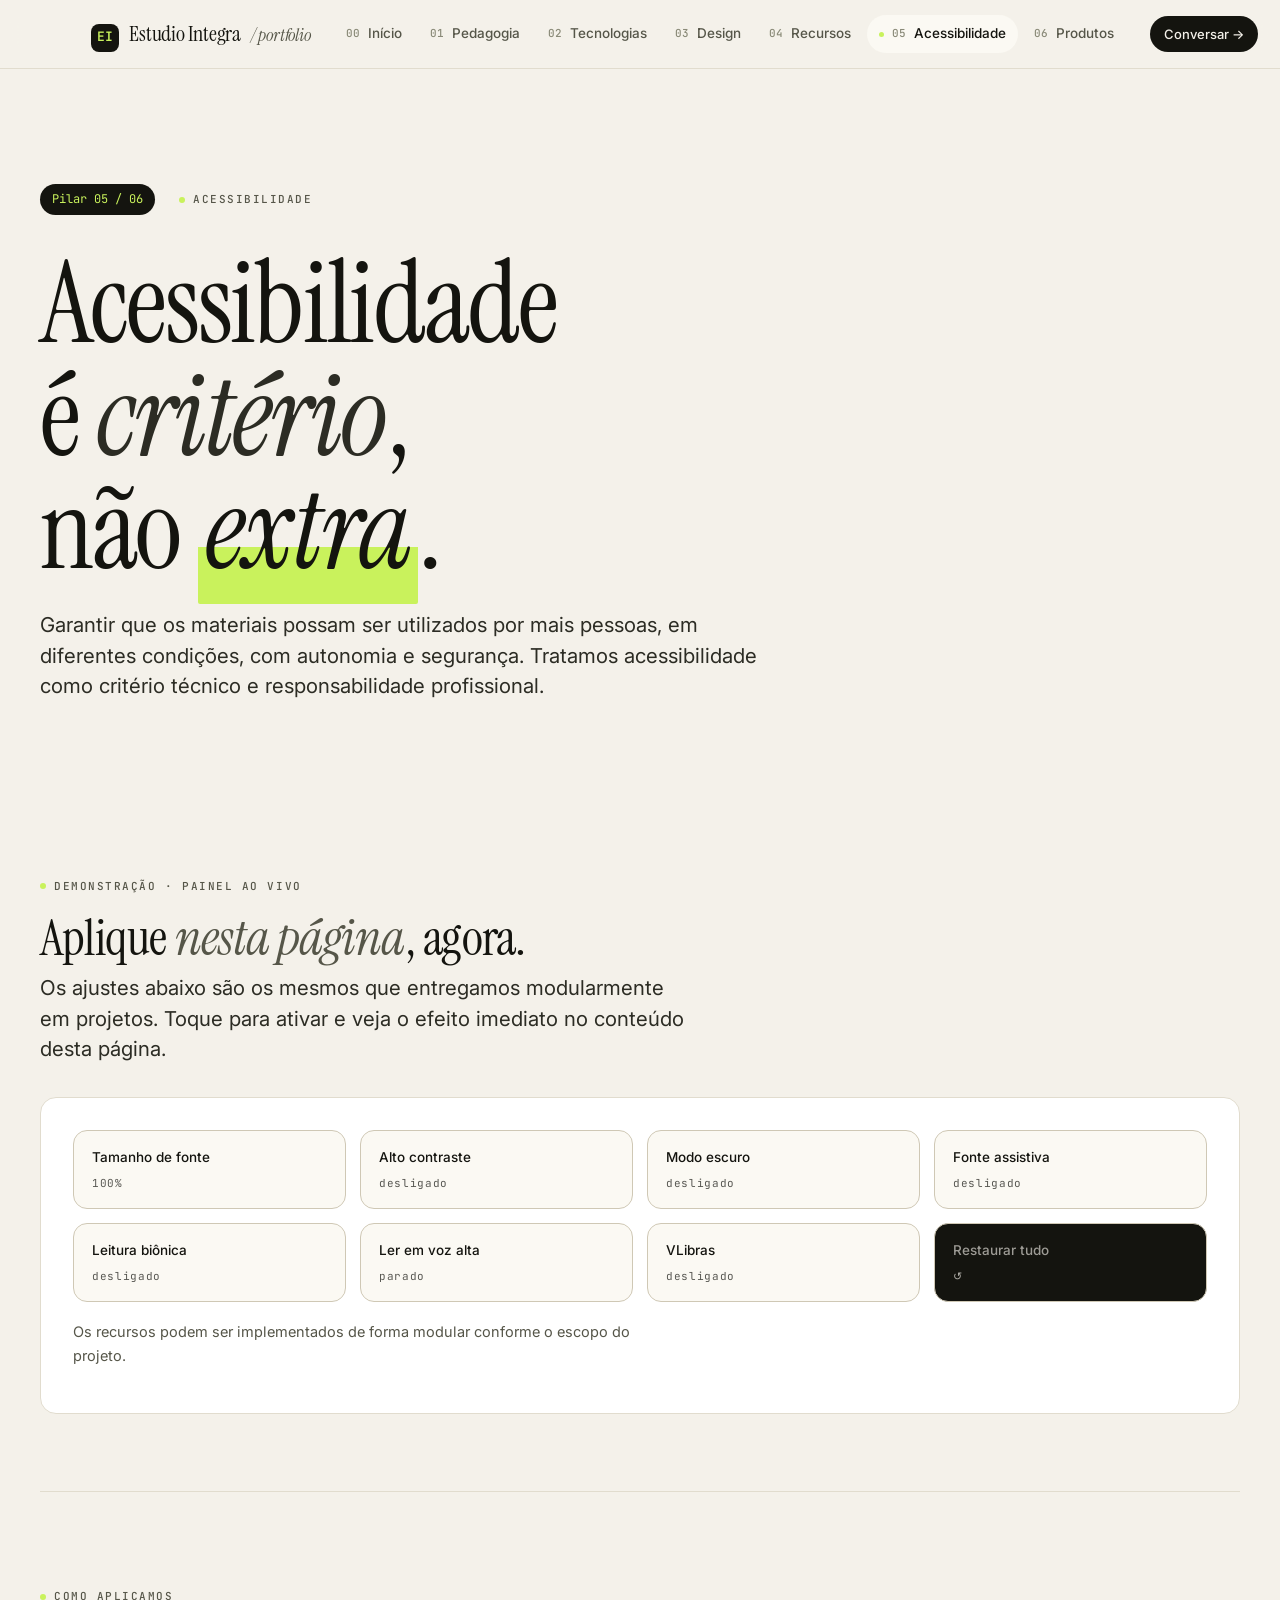
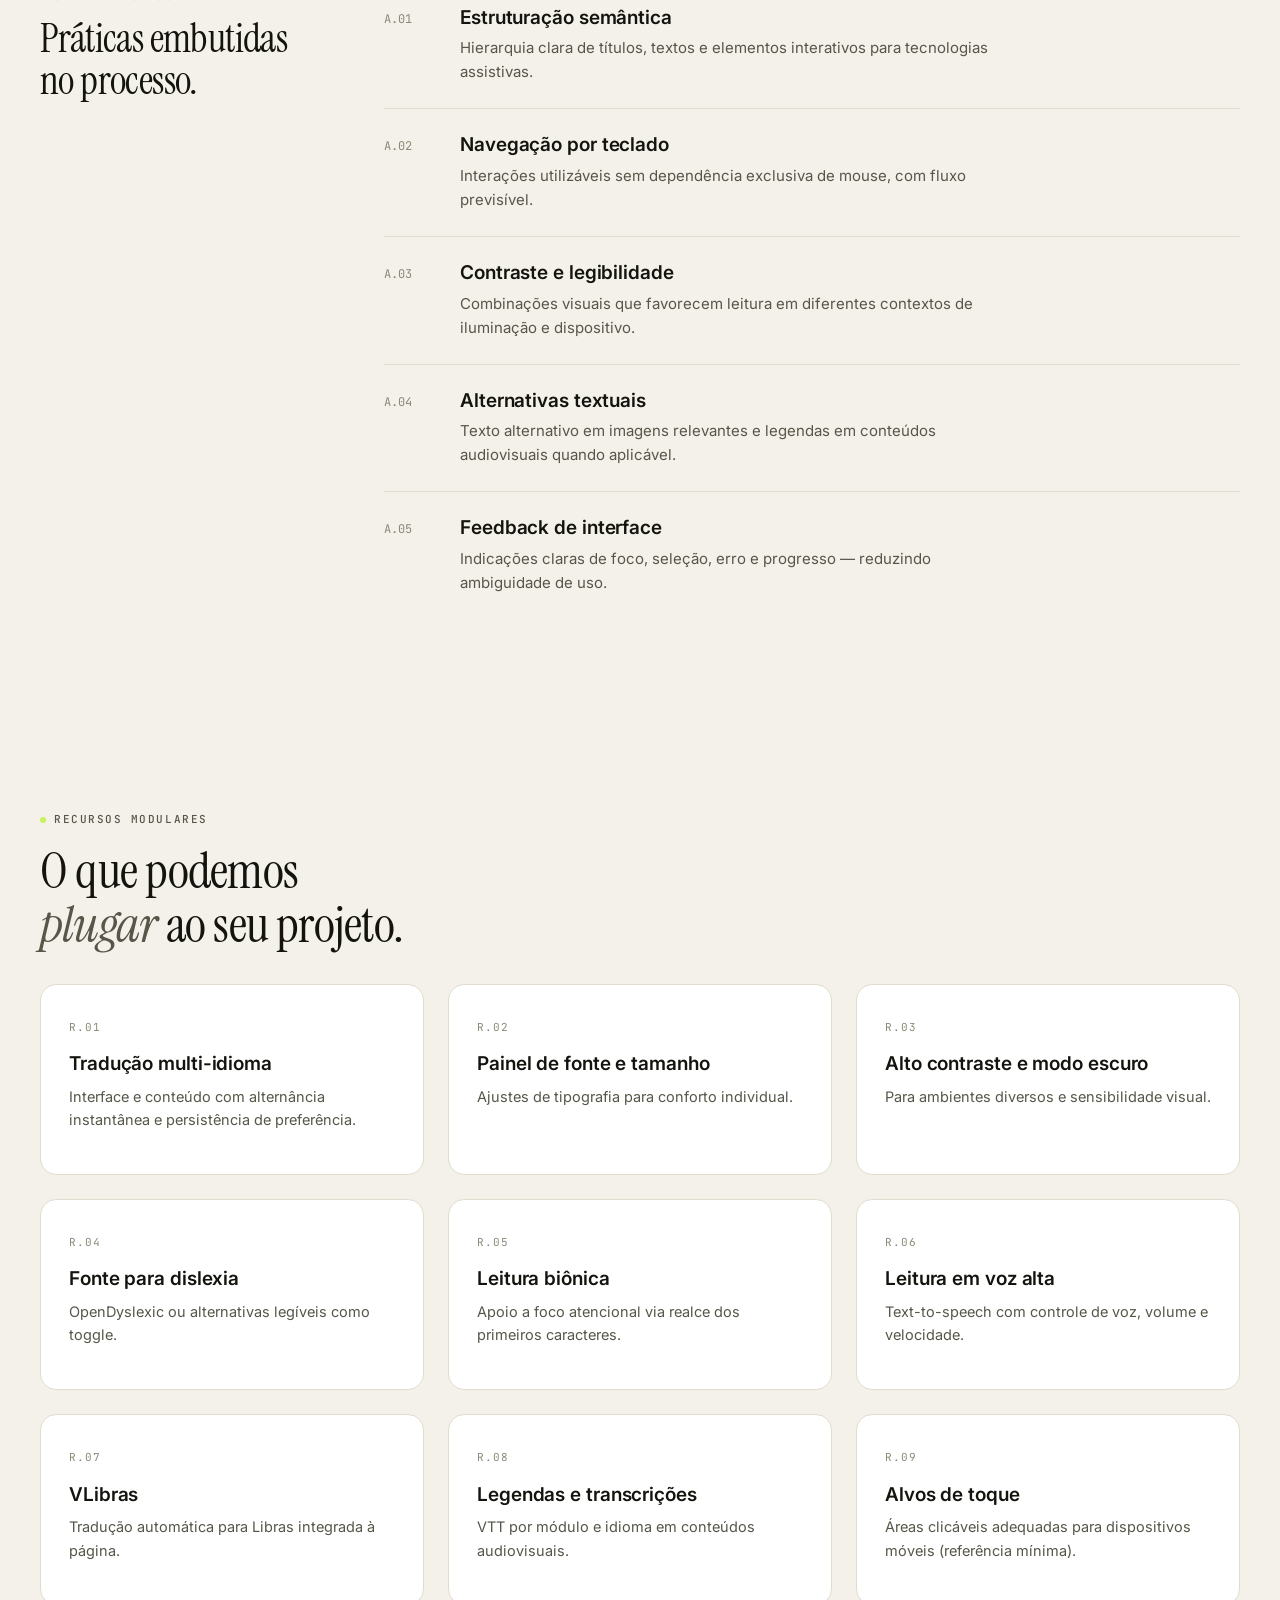
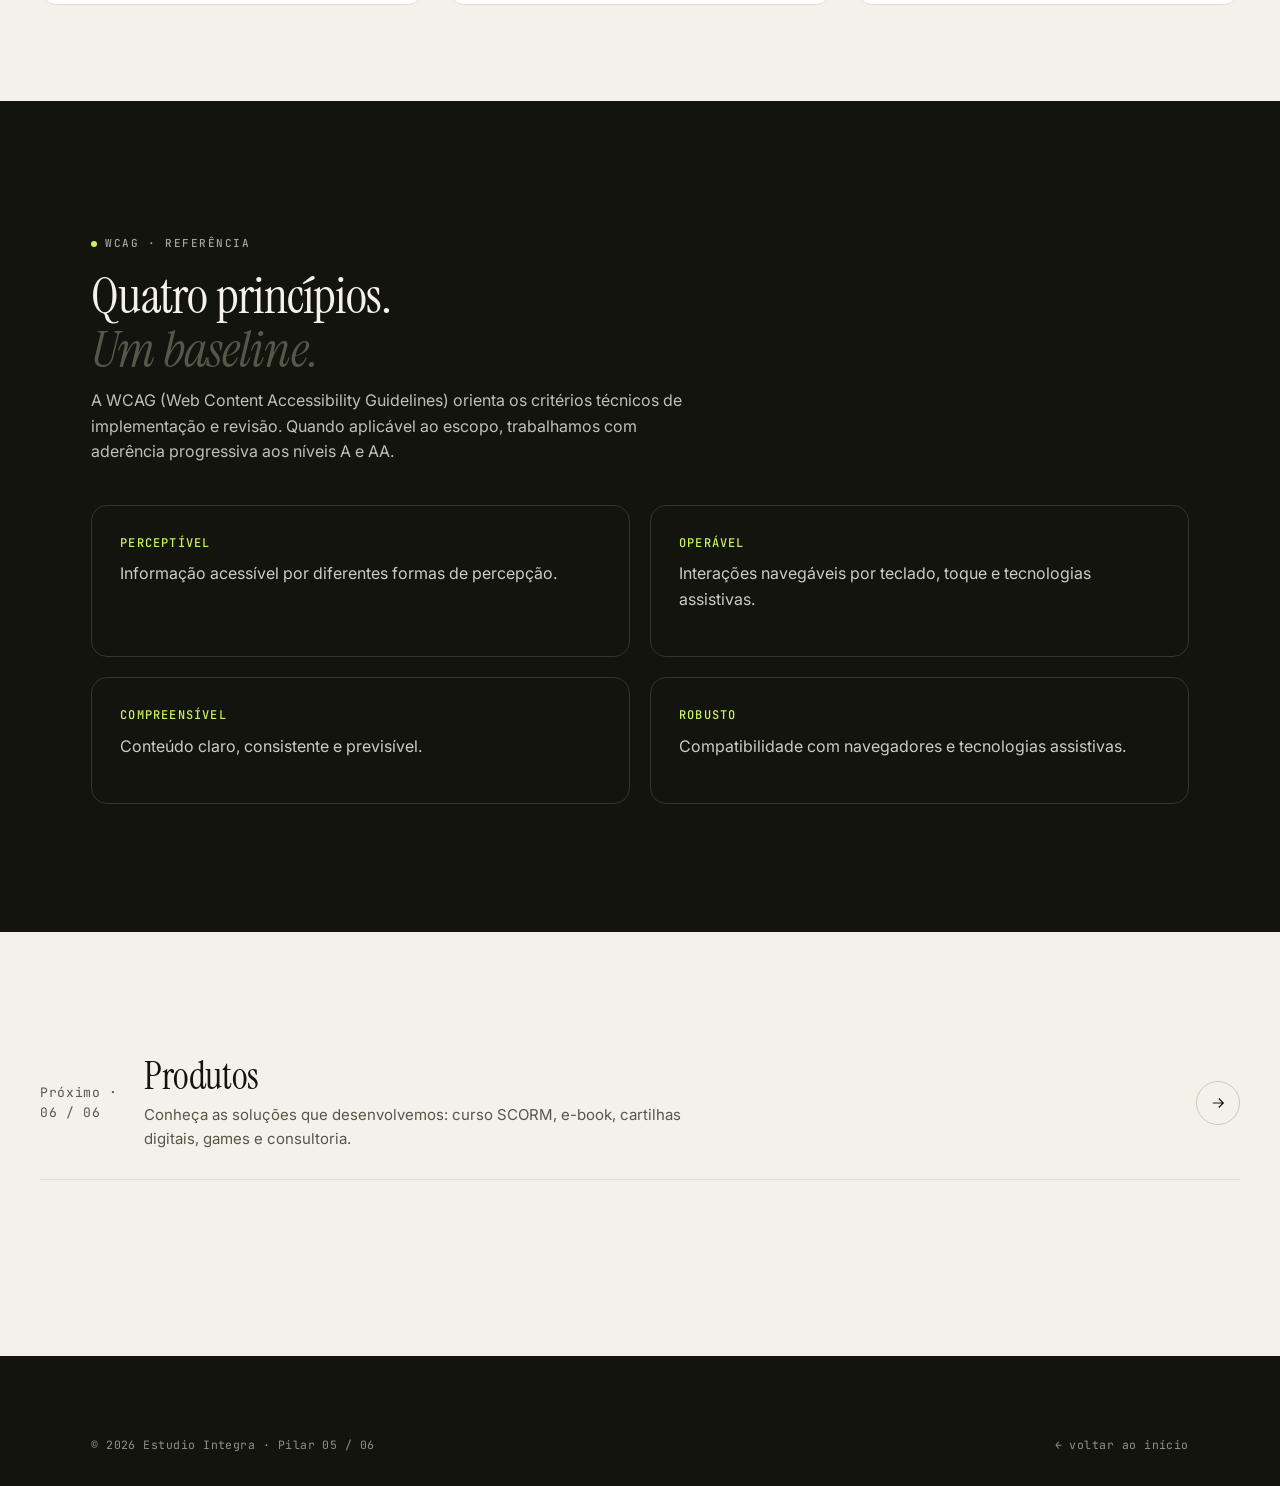
==== commit 36b0996e: "org inicial" ====
--- a/acessibilidade.html
+++ b/acessibilidade.html
@@ -3,7 +3,7 @@
 <head>
   <meta charset="UTF-8" />
   <meta name="viewport" content="width=device-width, initial-scale=1.0" />
-  <title>Pilar 05 · Acessibilidade — Estudio Aprende</title>
+  <title>Pilar 05 · Acessibilidade — Estudio Integra</title>
   <link rel="stylesheet" href="assets/css/styles.css" />
   <style>
     /* Toggles para o painel de acessibilidade ao vivo */
@@ -21,18 +21,19 @@
 <body data-screen-label="05 Acessibilidade">
   <header class="nav">
     <div class="shell nav-inner">
-      <a class="brand" href="index.html"><span class="brand-mark">EA</span>Estudio Aprende <i>/ portfolio</i></a>
+      <a class="brand" href="index.html"><span class="brand-mark">EI</span>Estudio Integra <i>/ portfolio</i></a>
       <nav aria-label="Navegação principal">
         <ul class="nav-links">
           <li><a href="index.html"><span class="num">00</span> Início</a></li>
           <li><a href="desenho-psico-pedagogico.html"><span class="num">01</span> Pedagogia</a></li>
           <li><a href="tecnologias.html"><span class="num">02</span> Tecnologias</a></li>
           <li><a href="design.html"><span class="num">03</span> Design</a></li>
-          <li><a href="midias-recursos.html"><span class="num">04</span> Mídias</a></li>
+          <li><a href="midias-recursos.html"><span class="num">04</span> Recursos</a></li>
           <li><a href="acessibilidade.html" aria-current="page"><span class="num">05</span> Acessibilidade</a></li>
+          <li><a href="produtos.html"><span class="num">06</span> Produtos</a></li>
         </ul>
       </nav>
-      <a href="index.html#contato" class="nav-cta">Conversar →</a>
+      <a href="contato.html" class="nav-cta">Conversar →</a>
       <button class="menu-toggle" aria-expanded="false">Menu</button>
     </div>
   </header>
@@ -40,7 +41,7 @@
   <main>
     <section class="shell pillar-hero">
       <div class="meta">
-        <span class="index-pill">Pilar 05 / 05</span>
+        <span class="index-pill">Pilar 05 / 06</span>
         <span class="eyebrow">Acessibilidade</span>
       </div>
       <h1>Acessibilidade<br/>é <em>critério</em>,<br/>não <span class="accent">extra</span>.</h1>
@@ -169,11 +170,11 @@
     </section>
 
     <section class="shell" style="padding: clamp(56px, 8vw, 96px) 0;">
-      <a class="pillar-card" href="index.html">
-        <div class="pillar-num">Voltar · ao início</div>
+      <a class="pillar-card" href="produtos.html">
+        <div class="pillar-num">Próximo · 06 / 06</div>
         <div class="pillar-body">
-          <h3>Pronto para conversar sobre seu projeto?</h3>
-          <p>Vamos estruturar a proposta a partir do seu contexto, escopo e prioridades.</p>
+          <h3>Produtos</h3>
+          <p>Conheça as soluções que desenvolvemos: curso SCORM, e-book, cartilhas digitais, games e consultoria.</p>
         </div>
         <span class="pillar-arrow"><svg viewBox="0 0 24 24" fill="none" stroke="currentColor" stroke-width="1.6"><path d="M5 12h14M13 6l6 6-6 6"/></svg></span>
       </a>
@@ -183,7 +184,7 @@
   <footer class="foot">
     <div class="shell">
       <div class="foot-bottom" style="margin-top: 0; padding-top: 0; border-top: 0;">
-        <span>© 2026 Estudio Aprende · Pilar 05 / 05</span>
+        <span>© 2026 Estudio Integra · Pilar 05 / 06</span>
         <span><a href="index.html">← voltar ao início</a></span>
       </div>
     </div>
--- a/assets/css/styles.css
+++ b/assets/css/styles.css
@@ -148,6 +148,10 @@
   gap: 24px;
 }
 
+.nav-inner nav {
+  margin-left: auto;
+}
+
 .brand {
   display: inline-flex;
   align-items: baseline;
@@ -170,7 +174,7 @@
   font-family: var(--font-mono);
   font-size: 13px;
   font-weight: 600;
-  transform: translateY(2px);
+  transform: translateY(0);
 }
 .brand i {
   font-style: italic;
@@ -253,7 +257,16 @@
   letter-spacing: -0.02em;
 }
 h1 em { font-style: italic; color: var(--ink-2); }
-h1 .accent { background: var(--accent); padding: 0 0.1em; border-radius: 6px; font-style: italic; }
+h1 .accent {
+  background-image: linear-gradient(transparent 62%, var(--accent) 62%);
+  background-repeat: no-repeat;
+  background-size: 100% 100%;
+  padding: 0 0.06em;
+  border-radius: 2px;
+  font-style: italic;
+  -webkit-box-decoration-break: clone;
+  box-decoration-break: clone;
+}
 
 h2 {
   font-family: var(--font-serif);
@@ -677,10 +690,6 @@
   .nav-links { gap: 0; }
 }
 
-@media (max-width: 1080px) {
-  .nav-cta { display: none; }
-}
-
 @media (max-width: 960px) {
   .hero-meta { grid-template-columns: repeat(2, 1fr); }
   .grid-2, .grid-3, .concepts { grid-template-columns: 1fr; }
@@ -694,7 +703,7 @@
 @media (max-width: 720px) {
   .nav-links { display: none; }
   .menu-toggle { display: inline-flex; }
-  .nav-cta { display: none; }
+  .nav-cta { display: inline-flex; }
   .nav.open .nav-links {
     display: flex;
     position: absolute;
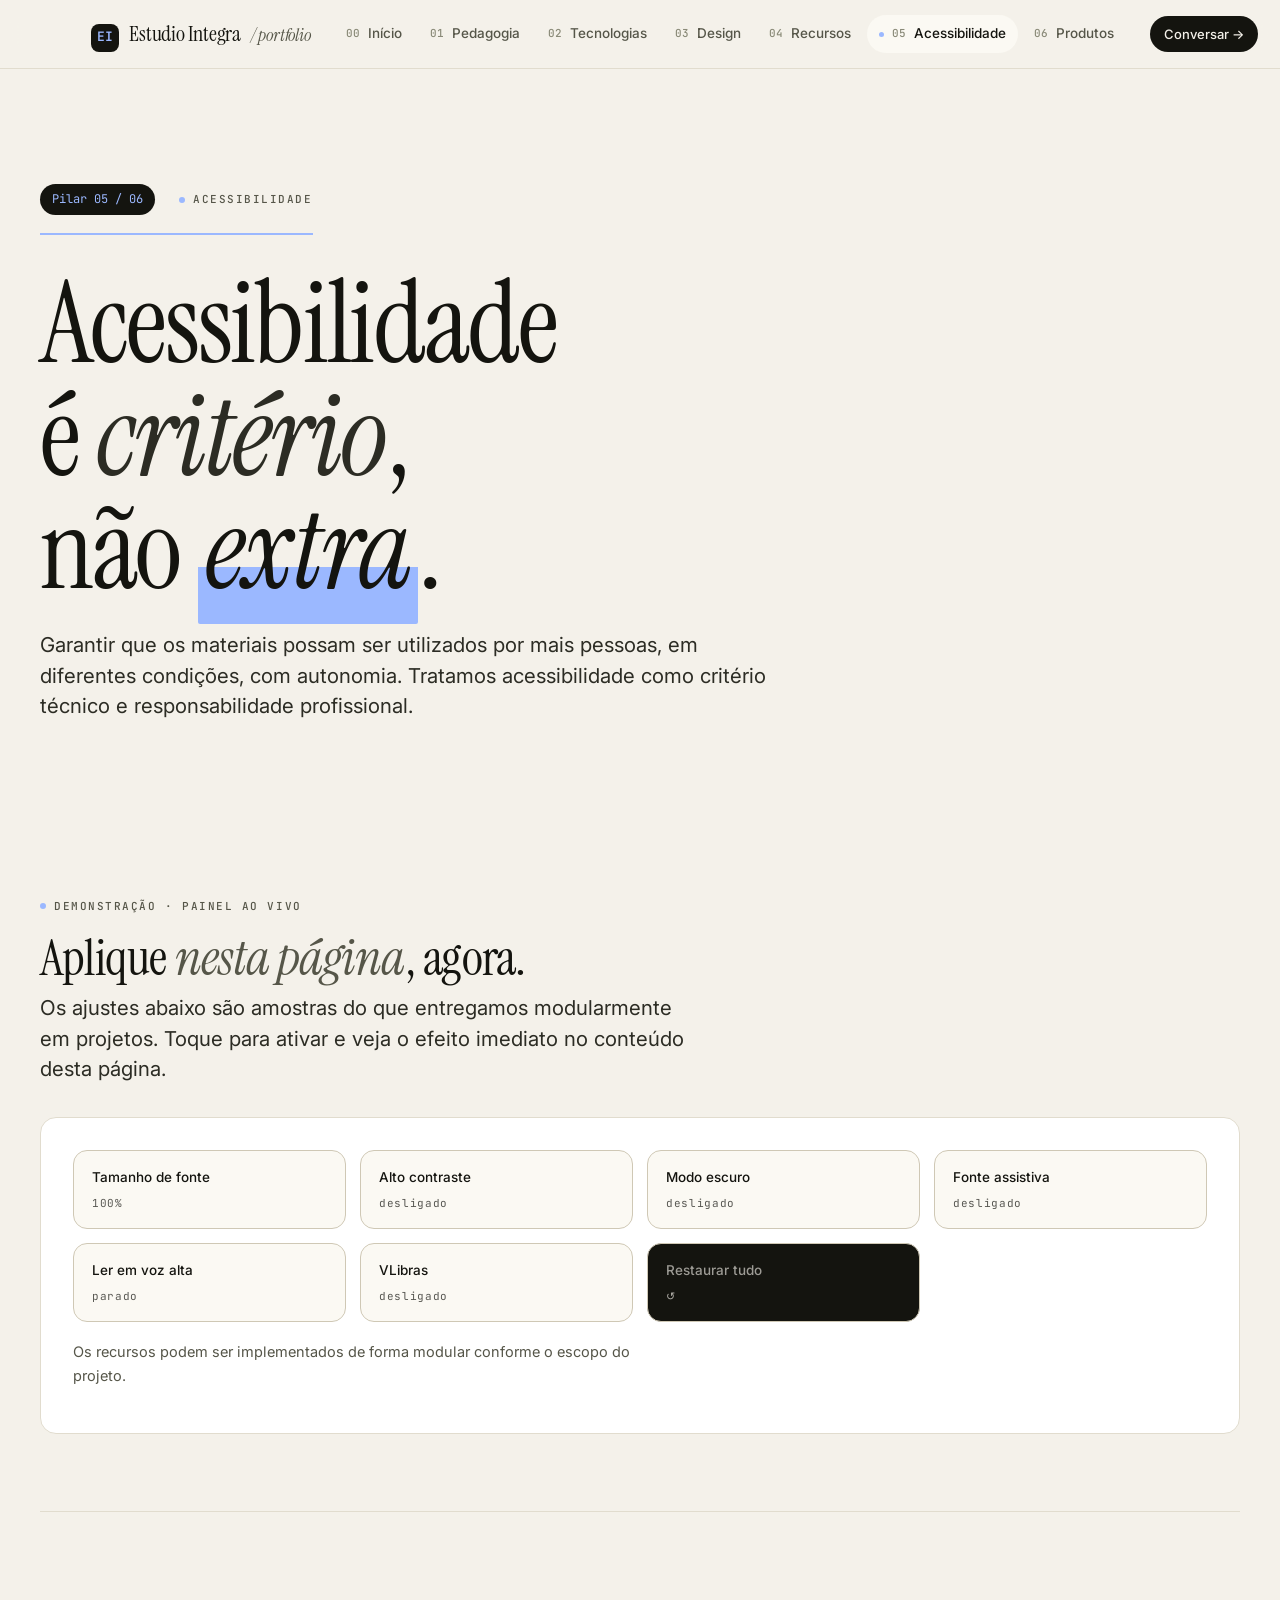
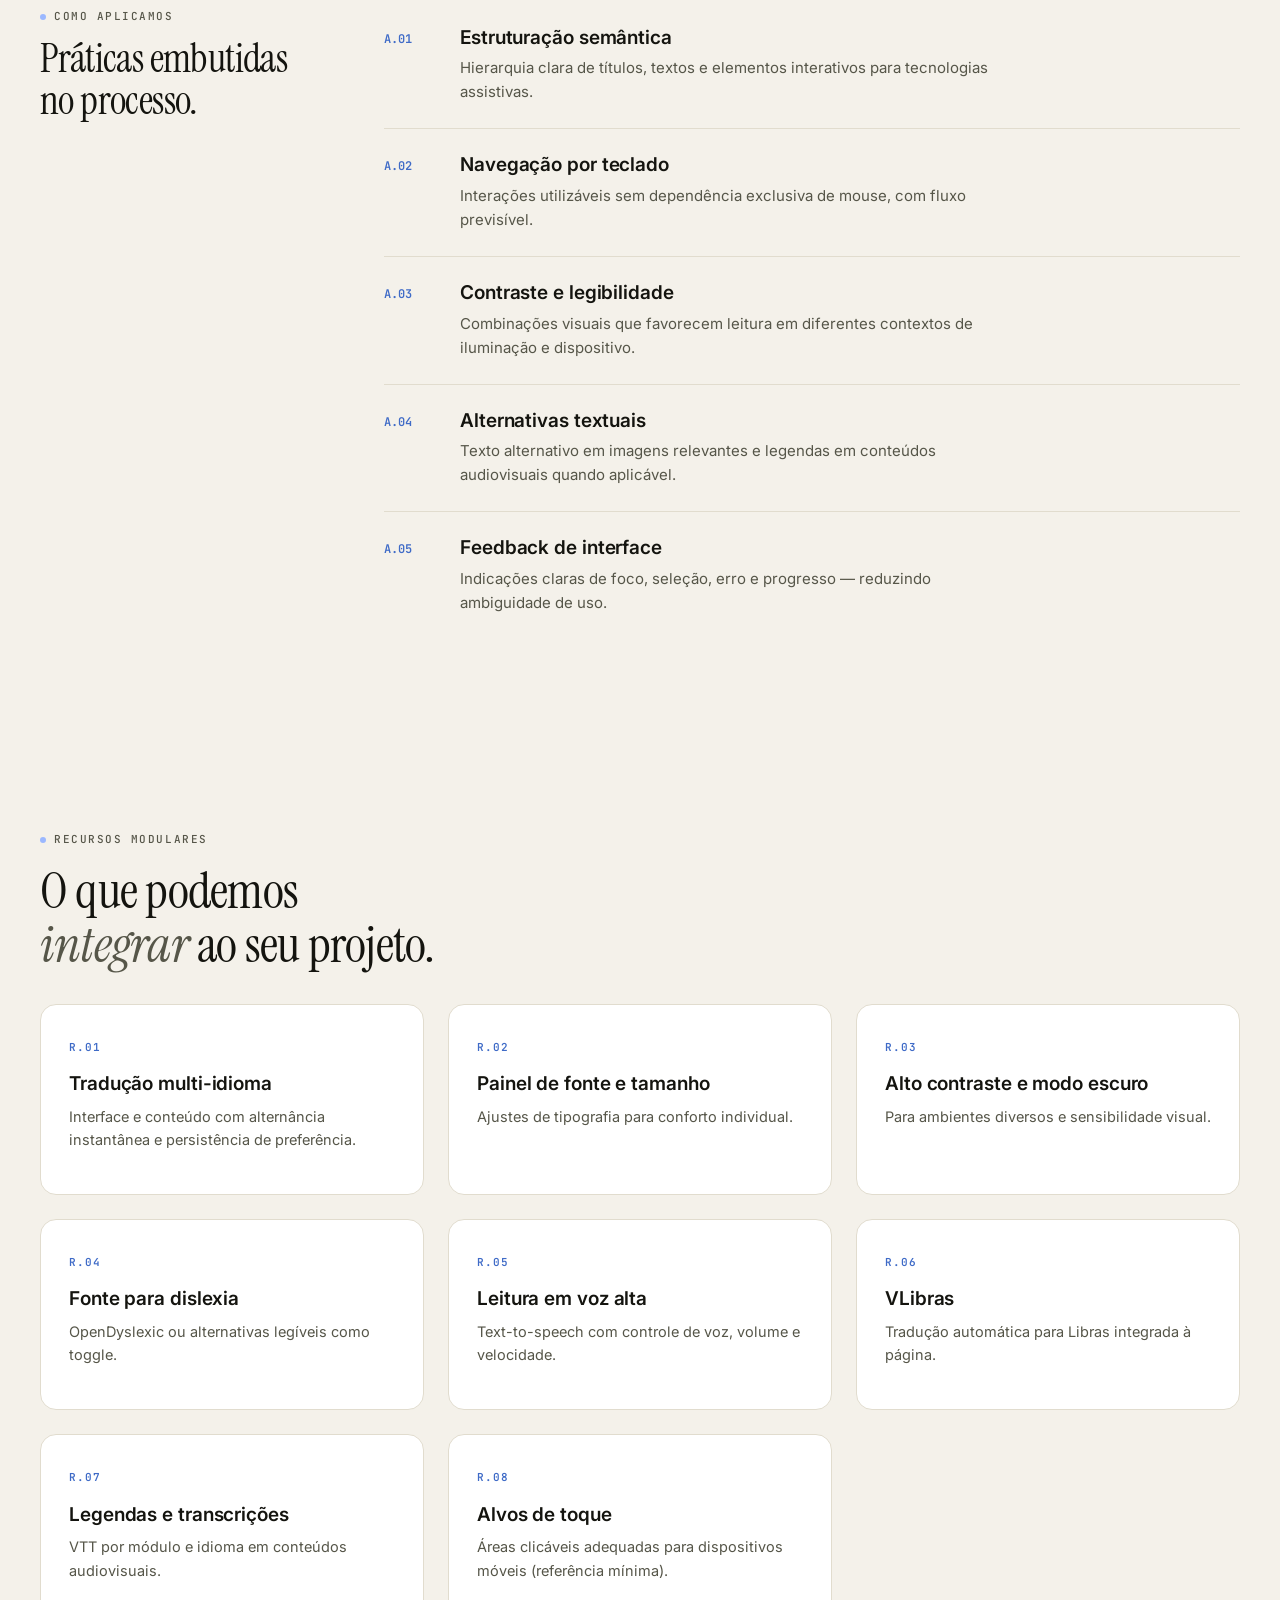
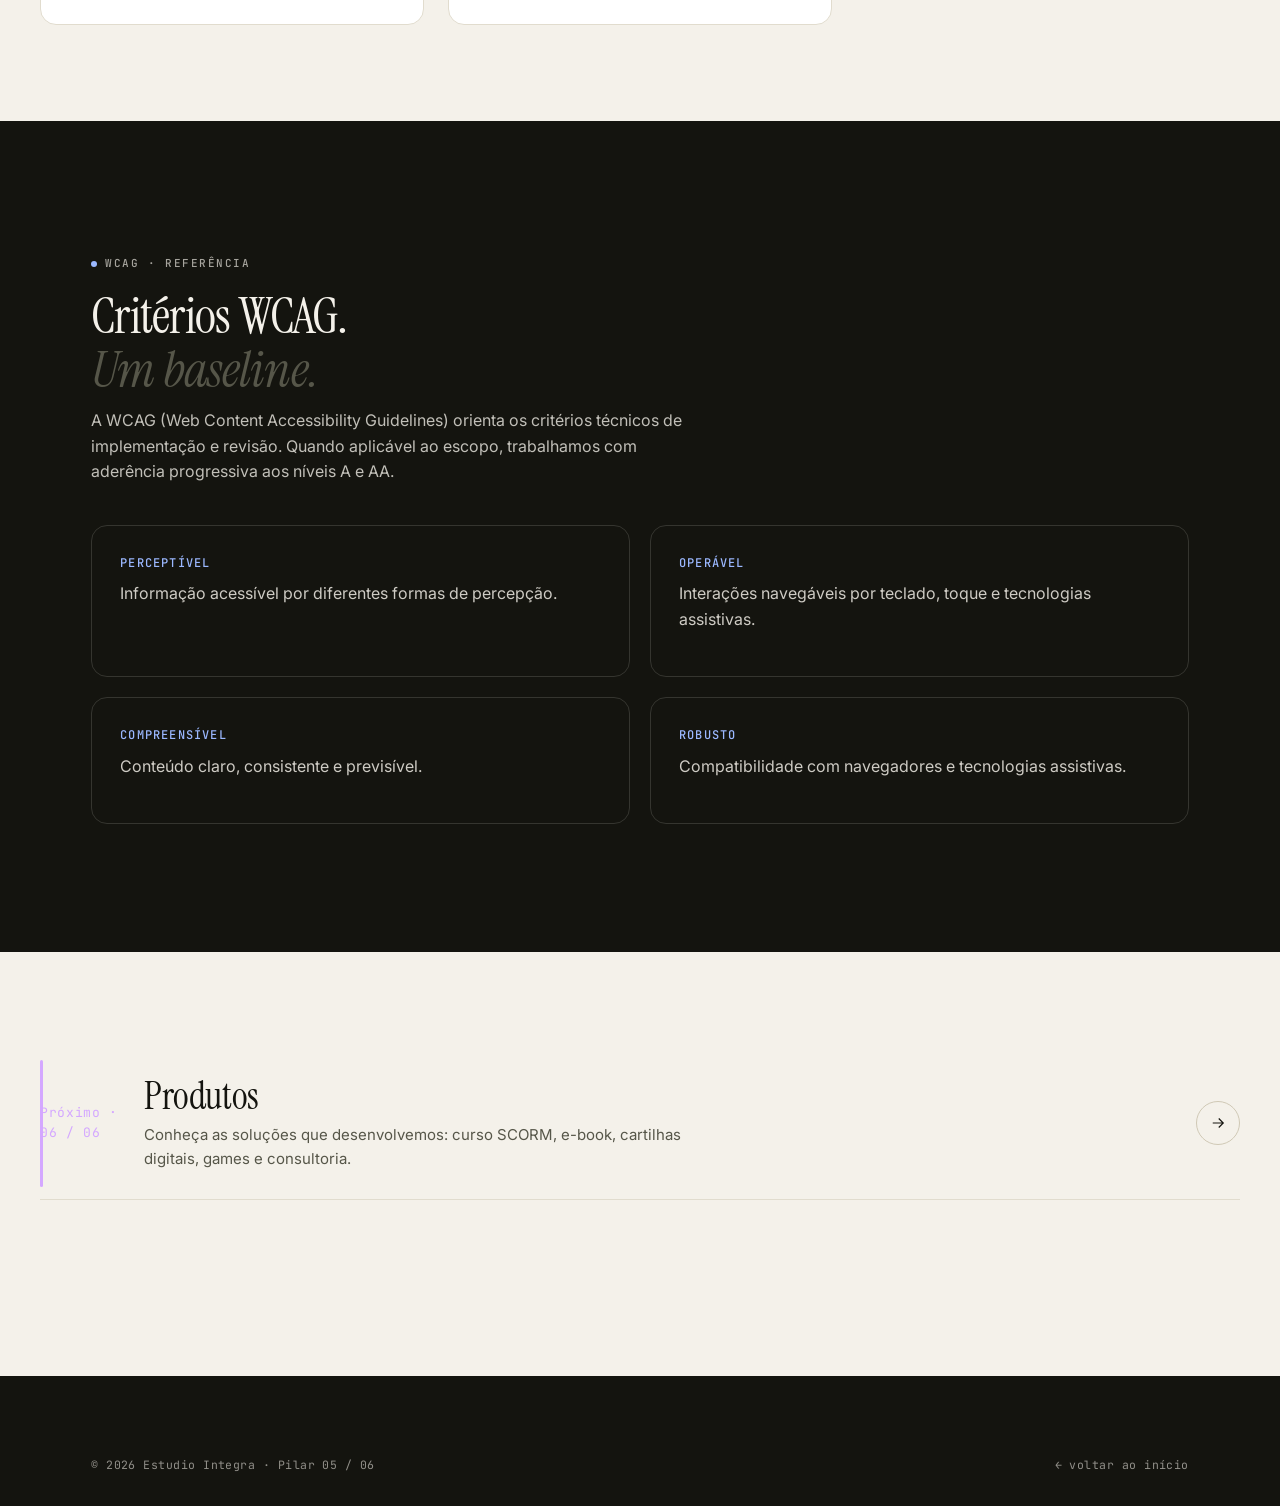
==== commit 6af127d6: "revisao texto e acessibilidades" ====
--- a/acessibilidade.html
+++ b/acessibilidade.html
@@ -1,5 +1,6 @@
 <!DOCTYPE html>
 <html lang="pt-BR">
+
 <head>
   <meta charset="UTF-8" />
   <meta name="viewport" content="width=device-width, initial-scale=1.0" />
@@ -7,17 +8,86 @@
   <link rel="stylesheet" href="assets/css/styles.css" />
   <style>
     /* Toggles para o painel de acessibilidade ao vivo */
-    body.a11y-bionic p, body.a11y-bionic .lede, body.a11y-bionic li {
-      /* simulação simples: aplicada via JS por palavras */
-    }
-    body.a11y-dyslexic { font-family: "Comic Sans MS", "Trebuchet MS", "Verdana", sans-serif !important; }
-    body.a11y-dyslexic h1, body.a11y-dyslexic h2, body.a11y-dyslexic h3 { font-family: "Comic Sans MS", "Trebuchet MS", "Verdana", sans-serif !important; letter-spacing: 0; }
-    body.a11y-contrast { --bg: #FFF; --bg-elev: #FFF; --paper: #FFF; --ink: #000; --ink-2: #000; --ink-3: #000; --ink-4: #000; --line: #000; --line-2: #000; --accent: #FFEB00; --accent-ink: #000; }
-    body.a11y-contrast a { text-decoration: underline; }
-    [data-theme="dark"] body { background: var(--bg); color: var(--ink); }
-    .bionic b { font-weight: 700; color: var(--ink); }
+    body.a11y-dyslexic {
+      font-family: "Comic Sans MS", "Trebuchet MS", "Verdana", sans-serif !important;
+    }
+
+    body.a11y-dyslexic h1,
+    body.a11y-dyslexic h2,
+    body.a11y-dyslexic h3 {
+      font-family: "Comic Sans MS", "Trebuchet MS", "Verdana", sans-serif !important;
+      letter-spacing: 0;
+    }
+
+    body.a11y-contrast {
+      --bg: #FFF;
+      --bg-elev: #FFF;
+      --paper: #FFF;
+      --ink: #000;
+      --ink-2: #000;
+      --ink-3: #000;
+      --ink-4: #000;
+      --line: #000;
+      --line-2: #000;
+      --accent: #FFEB00;
+      --accent-ink: #000;
+    }
+
+    body.a11y-contrast a {
+      text-decoration: underline;
+    }
+
+    [data-theme="dark"] body {
+      background: var(--bg);
+      color: var(--ink);
+    }
+
+    /* Escala de fonte controlada pelo painel — multiplica os tamanhos base */
+    body {
+      font-size: calc(16px * var(--a11y-scale, 1));
+    }
+
+    h1 {
+      font-size: calc(clamp(48px, 7vw, 104px) * var(--a11y-scale, 1));
+    }
+
+    h2 {
+      font-size: calc(clamp(32px, 4vw, 56px) * var(--a11y-scale, 1));
+    }
+
+    h3 {
+      font-size: calc(19px * var(--a11y-scale, 1));
+    }
+
+    h4 {
+      font-size: calc(12px * var(--a11y-scale, 1));
+    }
+
+    .lede {
+      font-size: calc(clamp(18px, 1.6vw, 22px) * var(--a11y-scale, 1));
+    }
+
+    small,
+    .small {
+      font-size: calc(12.5px * var(--a11y-scale, 1));
+    }
+
+    .pillar-hero h1 {
+      font-size: calc(clamp(56px, 9vw, 140px) * var(--a11y-scale, 1));
+    }
+
+    /* Realce do trecho sendo lido em voz alta */
+    .a11y-reading {
+      background: color-mix(in oklab, var(--accent) 35%, transparent);
+      box-shadow: 0 0 0 6px color-mix(in oklab, var(--accent) 35%, transparent);
+      border-radius: 4px;
+      transition: background 200ms, box-shadow 200ms;
+    }
+
+    /* VLibras — sempre visível por padrão. O painel só abre/fecha o tradutor. */
   </style>
 </head>
+
 <body data-screen-label="05 Acessibilidade">
   <header class="nav">
     <div class="shell nav-inner">
@@ -44,9 +114,10 @@
         <span class="index-pill">Pilar 05 / 06</span>
         <span class="eyebrow">Acessibilidade</span>
       </div>
-      <h1>Acessibilidade<br/>é <em>critério</em>,<br/>não <span class="accent">extra</span>.</h1>
+      <h1>Acessibilidade<br />é <em>critério</em>,<br />não <span class="accent">extra</span>.</h1>
       <p class="lede" id="hero-lede">
-        Garantir que os materiais possam ser utilizados por mais pessoas, em diferentes condições, com autonomia e segurança. Tratamos acessibilidade como critério técnico e responsabilidade profissional.
+        Garantir que os materiais possam ser utilizados por mais pessoas, em diferentes condições, com autonomia.
+        Tratamos acessibilidade como critério técnico e responsabilidade profissional.
       </p>
     </section>
 
@@ -54,7 +125,8 @@
     <section class="shell" style="padding: clamp(40px, 6vw, 80px) 0;">
       <span class="eyebrow">Demonstração · Painel ao vivo</span>
       <h2 style="margin: 14px 0 8px;">Aplique <em>nesta página</em>, agora.</h2>
-      <p class="lede" style="margin-bottom: 32px;">Os ajustes abaixo são os mesmos que entregamos modularmente em projetos. Toque para ativar e veja o efeito imediato no conteúdo desta página.</p>
+      <p class="lede" style="margin-bottom: 32px;">Os ajustes abaixo são amostras do que entregamos modularmente em
+        projetos. Toque para ativar e veja o efeito imediato no conteúdo desta página.</p>
 
       <div id="a11y-panel" class="card" style="padding: 32px;">
         <div style="display: grid; grid-template-columns: repeat(auto-fit, minmax(220px, 1fr)); gap: 14px;">
@@ -74,10 +146,6 @@
             <span class="lbl">Fonte assistiva</span>
             <span class="val" data-val="dyslexic">desligado</span>
           </button>
-          <button class="a11y-btn" data-action="bionic" type="button">
-            <span class="lbl">Leitura biônica</span>
-            <span class="val" data-val="bionic">desligado</span>
-          </button>
           <button class="a11y-btn" data-action="tts" type="button">
             <span class="lbl">Ler em voz alta</span>
             <span class="val" data-val="tts">parado</span>
@@ -91,26 +159,54 @@
             <span class="val">↺</span>
           </button>
         </div>
-        <p class="small" style="margin-top: 18px;">Os recursos podem ser implementados de forma modular conforme o escopo do projeto.</p>
-      </div>
-
-      <div id="libras-mock" style="display: none; position: fixed; right: 24px; bottom: 24px; width: 220px; padding: 16px; border-radius: 16px; background: var(--ink); color: var(--bg); border: 1px solid var(--ink); box-shadow: var(--shadow-lg); z-index: 100;">
-        <div style="display: flex; justify-content: space-between; align-items: center; margin-bottom: 8px;">
-          <span style="font-family: var(--font-mono); font-size: 11px; letter-spacing: 0.1em;">VLIBRAS · MOCK</span>
-          <button id="libras-close" style="background: transparent; border: 0; color: var(--bg); cursor: pointer;">✕</button>
-        </div>
-        <div style="aspect-ratio: 1 / 1; background: color-mix(in oklab, var(--accent) 35%, var(--ink)); border-radius: 12px; display: flex; align-items: center; justify-content: center; font-family: var(--font-serif); font-size: 60px; color: var(--accent);"><em>VL</em></div>
-        <p style="font-size: 12px; color: color-mix(in oklab, var(--bg) 70%, var(--ink)); margin: 8px 0 0;">Em produção, integramos o widget oficial do VLibras.</p>
-      </div>
+        <p class="small" style="margin-top: 18px;">Os recursos podem ser implementados de forma modular conforme o
+          escopo do projeto.</p>
+      </div>
+
     </section>
 
     <style>
-      .a11y-btn { display: flex; flex-direction: column; align-items: flex-start; gap: 6px; padding: 16px 18px; border: 1px solid var(--line-2); background: var(--bg-elev); color: var(--ink); border-radius: 14px; font: inherit; transition: all 160ms; cursor: pointer; text-align: left; }
-      .a11y-btn:hover { border-color: var(--ink); }
-      .a11y-btn.active { background: var(--accent); border-color: var(--accent-deep); color: var(--accent-ink); }
-      .a11y-btn .lbl { font-size: 13.5px; font-weight: 500; }
-      .a11y-btn .val { font-family: var(--font-mono); font-size: 11px; letter-spacing: 0.06em; opacity: 0.7; }
-      .a11y-btn.active .val { opacity: 0.9; }
+      .a11y-btn {
+        display: flex;
+        flex-direction: column;
+        align-items: flex-start;
+        gap: 6px;
+        padding: 16px 18px;
+        border: 1px solid var(--line-2);
+        background: var(--bg-elev);
+        color: var(--ink);
+        border-radius: 14px;
+        font: inherit;
+        transition: all 160ms;
+        cursor: pointer;
+        text-align: left;
+      }
+
+      .a11y-btn:hover {
+        border-color: var(--ink);
+      }
+
+      .a11y-btn.active {
+        background: var(--accent);
+        border-color: var(--accent-deep);
+        color: var(--accent-ink);
+      }
+
+      .a11y-btn .lbl {
+        font-size: 13.5px;
+        font-weight: 500;
+      }
+
+      .a11y-btn .val {
+        font-family: var(--font-mono);
+        font-size: 11px;
+        letter-spacing: 0.06em;
+        opacity: 0.7;
+      }
+
+      .a11y-btn.active .val {
+        opacity: 0.9;
+      }
     </style>
 
     <section class="shell split">
@@ -119,67 +215,140 @@
         <h2>Práticas embutidas no processo.</h2>
       </div>
       <div class="practices">
-        <div class="practice"><div class="pn">A.01</div><div><h3>Estruturação semântica</h3><p>Hierarquia clara de títulos, textos e elementos interativos para tecnologias assistivas.</p></div></div>
-        <div class="practice"><div class="pn">A.02</div><div><h3>Navegação por teclado</h3><p>Interações utilizáveis sem dependência exclusiva de mouse, com fluxo previsível.</p></div></div>
-        <div class="practice"><div class="pn">A.03</div><div><h3>Contraste e legibilidade</h3><p>Combinações visuais que favorecem leitura em diferentes contextos de iluminação e dispositivo.</p></div></div>
-        <div class="practice"><div class="pn">A.04</div><div><h3>Alternativas textuais</h3><p>Texto alternativo em imagens relevantes e legendas em conteúdos audiovisuais quando aplicável.</p></div></div>
-        <div class="practice"><div class="pn">A.05</div><div><h3>Feedback de interface</h3><p>Indicações claras de foco, seleção, erro e progresso — reduzindo ambiguidade de uso.</p></div></div>
+        <div class="practice">
+          <div class="pn">A.01</div>
+          <div>
+            <h3>Estruturação semântica</h3>
+            <p>Hierarquia clara de títulos, textos e elementos interativos para tecnologias assistivas.</p>
+          </div>
+        </div>
+        <div class="practice">
+          <div class="pn">A.02</div>
+          <div>
+            <h3>Navegação por teclado</h3>
+            <p>Interações utilizáveis sem dependência exclusiva de mouse, com fluxo previsível.</p>
+          </div>
+        </div>
+        <div class="practice">
+          <div class="pn">A.03</div>
+          <div>
+            <h3>Contraste e legibilidade</h3>
+            <p>Combinações visuais que favorecem leitura em diferentes contextos de iluminação e dispositivo.</p>
+          </div>
+        </div>
+        <div class="practice">
+          <div class="pn">A.04</div>
+          <div>
+            <h3>Alternativas textuais</h3>
+            <p>Texto alternativo em imagens relevantes e legendas em conteúdos audiovisuais quando aplicável.</p>
+          </div>
+        </div>
+        <div class="practice">
+          <div class="pn">A.05</div>
+          <div>
+            <h3>Feedback de interface</h3>
+            <p>Indicações claras de foco, seleção, erro e progresso — reduzindo ambiguidade de uso.</p>
+          </div>
+        </div>
       </div>
     </section>
 
     <section class="shell" style="padding: clamp(56px, 8vw, 96px) 0;">
       <span class="eyebrow">Recursos modulares</span>
-      <h2 style="margin: 14px 0 32px;">O que podemos<br/><em>plugar</em> ao seu projeto.</h2>
+      <h2 style="margin: 14px 0 32px;">O que podemos<br /><em>integrar</em> ao seu projeto.</h2>
       <div class="grid-3">
-        <div class="card"><span class="num">R.01</span><h3>Tradução multi-idioma</h3><p>Interface e conteúdo com alternância instantânea e persistência de preferência.</p></div>
-        <div class="card"><span class="num">R.02</span><h3>Painel de fonte e tamanho</h3><p>Ajustes de tipografia para conforto individual.</p></div>
-        <div class="card"><span class="num">R.03</span><h3>Alto contraste e modo escuro</h3><p>Para ambientes diversos e sensibilidade visual.</p></div>
-        <div class="card"><span class="num">R.04</span><h3>Fonte para dislexia</h3><p>OpenDyslexic ou alternativas legíveis como toggle.</p></div>
-        <div class="card"><span class="num">R.05</span><h3>Leitura biônica</h3><p>Apoio a foco atencional via realce dos primeiros caracteres.</p></div>
-        <div class="card"><span class="num">R.06</span><h3>Leitura em voz alta</h3><p>Text-to-speech com controle de voz, volume e velocidade.</p></div>
-        <div class="card"><span class="num">R.07</span><h3>VLibras</h3><p>Tradução automática para Libras integrada à página.</p></div>
-        <div class="card"><span class="num">R.08</span><h3>Legendas e transcrições</h3><p>VTT por módulo e idioma em conteúdos audiovisuais.</p></div>
-        <div class="card"><span class="num">R.09</span><h3>Alvos de toque</h3><p>Áreas clicáveis adequadas para dispositivos móveis (referência mínima).</p></div>
+        <div class="card"><span class="num">R.01</span>
+          <h3>Tradução multi-idioma</h3>
+          <p>Interface e conteúdo com alternância instantânea e persistência de preferência.</p>
+        </div>
+        <div class="card"><span class="num">R.02</span>
+          <h3>Painel de fonte e tamanho</h3>
+          <p>Ajustes de tipografia para conforto individual.</p>
+        </div>
+        <div class="card"><span class="num">R.03</span>
+          <h3>Alto contraste e modo escuro</h3>
+          <p>Para ambientes diversos e sensibilidade visual.</p>
+        </div>
+        <div class="card"><span class="num">R.04</span>
+          <h3>Fonte para dislexia</h3>
+          <p>OpenDyslexic ou alternativas legíveis como toggle.</p>
+        </div>
+        <div class="card"><span class="num">R.05</span>
+          <h3>Leitura em voz alta</h3>
+          <p>Text-to-speech com controle de voz, volume e velocidade.</p>
+        </div>
+        <div class="card"><span class="num">R.06</span>
+          <h3>VLibras</h3>
+          <p>Tradução automática para Libras integrada à página.</p>
+        </div>
+        <div class="card"><span class="num">R.07</span>
+          <h3>Legendas e transcrições</h3>
+          <p>VTT por módulo e idioma em conteúdos audiovisuais.</p>
+        </div>
+        <div class="card"><span class="num">R.08</span>
+          <h3>Alvos de toque</h3>
+          <p>Áreas clicáveis adequadas para dispositivos móveis (referência mínima).</p>
+        </div>
       </div>
     </section>
 
     <section class="section section--ink">
       <div class="shell">
         <span class="eyebrow" style="color: rgba(244,241,234,0.65);">WCAG · referência</span>
-        <h2 style="color: var(--bg); margin: 14px 0 12px;">Quatro princípios.<br/><em>Um baseline.</em></h2>
-        <p style="color: color-mix(in oklab, var(--bg) 80%, var(--ink)); max-width: 60ch; margin-bottom: 40px;">A WCAG (Web Content Accessibility Guidelines) orienta os critérios técnicos de implementação e revisão. Quando aplicável ao escopo, trabalhamos com aderência progressiva aos níveis A e AA.</p>
+        <h2 style="color: var(--bg); margin: 14px 0 12px;">Critérios WCAG.<br /><em>Um baseline.</em></h2>
+        <p style="color: color-mix(in oklab, var(--bg) 80%, var(--ink)); max-width: 60ch; margin-bottom: 40px;">A WCAG
+          (Web Content Accessibility Guidelines) orienta os critérios técnicos de implementação e revisão. Quando
+          aplicável ao escopo, trabalhamos com aderência progressiva aos níveis A e AA.</p>
         <div class="grid-2" style="gap: 20px;">
-          <div style="border: 1px solid color-mix(in oklab, var(--bg) 18%, var(--ink)); border-radius: 16px; padding: 28px;">
+          <div
+            style="border: 1px solid color-mix(in oklab, var(--bg) 18%, var(--ink)); border-radius: 16px; padding: 28px;">
             <h4 style="color: var(--accent);">Perceptível</h4>
-            <p style="color: color-mix(in oklab, var(--bg) 85%, var(--ink)); margin-top: 8px;">Informação acessível por diferentes formas de percepção.</p>
-          </div>
-          <div style="border: 1px solid color-mix(in oklab, var(--bg) 18%, var(--ink)); border-radius: 16px; padding: 28px;">
+            <p style="color: color-mix(in oklab, var(--bg) 85%, var(--ink)); margin-top: 8px;">Informação acessível por
+              diferentes formas de percepção.</p>
+          </div>
+          <div
+            style="border: 1px solid color-mix(in oklab, var(--bg) 18%, var(--ink)); border-radius: 16px; padding: 28px;">
             <h4 style="color: var(--accent);">Operável</h4>
-            <p style="color: color-mix(in oklab, var(--bg) 85%, var(--ink)); margin-top: 8px;">Interações navegáveis por teclado, toque e tecnologias assistivas.</p>
-          </div>
-          <div style="border: 1px solid color-mix(in oklab, var(--bg) 18%, var(--ink)); border-radius: 16px; padding: 28px;">
+            <p style="color: color-mix(in oklab, var(--bg) 85%, var(--ink)); margin-top: 8px;">Interações navegáveis por
+              teclado, toque e tecnologias assistivas.</p>
+          </div>
+          <div
+            style="border: 1px solid color-mix(in oklab, var(--bg) 18%, var(--ink)); border-radius: 16px; padding: 28px;">
             <h4 style="color: var(--accent);">Compreensível</h4>
-            <p style="color: color-mix(in oklab, var(--bg) 85%, var(--ink)); margin-top: 8px;">Conteúdo claro, consistente e previsível.</p>
-          </div>
-          <div style="border: 1px solid color-mix(in oklab, var(--bg) 18%, var(--ink)); border-radius: 16px; padding: 28px;">
+            <p style="color: color-mix(in oklab, var(--bg) 85%, var(--ink)); margin-top: 8px;">Conteúdo claro,
+              consistente e previsível.</p>
+          </div>
+          <div
+            style="border: 1px solid color-mix(in oklab, var(--bg) 18%, var(--ink)); border-radius: 16px; padding: 28px;">
             <h4 style="color: var(--accent);">Robusto</h4>
-            <p style="color: color-mix(in oklab, var(--bg) 85%, var(--ink)); margin-top: 8px;">Compatibilidade com navegadores e tecnologias assistivas.</p>
+            <p style="color: color-mix(in oklab, var(--bg) 85%, var(--ink)); margin-top: 8px;">Compatibilidade com
+              navegadores e tecnologias assistivas.</p>
           </div>
         </div>
       </div>
     </section>
 
     <section class="shell" style="padding: clamp(56px, 8vw, 96px) 0;">
-      <a class="pillar-card" href="produtos.html">
+      <a class="pillar-card pillar-card--next pillar-card--next-06" href="produtos.html">
         <div class="pillar-num">Próximo · 06 / 06</div>
         <div class="pillar-body">
           <h3>Produtos</h3>
           <p>Conheça as soluções que desenvolvemos: curso SCORM, e-book, cartilhas digitais, games e consultoria.</p>
         </div>
-        <span class="pillar-arrow"><svg viewBox="0 0 24 24" fill="none" stroke="currentColor" stroke-width="1.6"><path d="M5 12h14M13 6l6 6-6 6"/></svg></span>
+        <span class="pillar-arrow"><svg viewBox="0 0 24 24" fill="none" stroke="currentColor" stroke-width="1.6">
+            <path d="M5 12h14M13 6l6 6-6 6" />
+          </svg></span>
       </a>
     </section>
   </main>
+
+  <!-- Widget oficial do VLibras — fica como filho direto de body (posição padrão). -->
+  <div vw class="enabled">
+    <div vw-access-button class="active"></div>
+    <div vw-plugin-wrapper>
+      <div class="vw-plugin-top-wrapper"></div>
+    </div>
+  </div>
 
   <footer class="foot">
     <div class="shell">
@@ -191,24 +360,100 @@
   </footer>
 
   <script src="assets/js/main.js"></script>
+
+  <!-- VLibras — widget oficial -->
+  <script src="https://vlibras.gov.br/app/vlibras-plugin.js"></script>
+  <script>
+    new window.VLibras.Widget('https://vlibras.gov.br/app');
+  </script>
+
   <script>
     // Painel de acessibilidade ao vivo
     const root = document.documentElement;
     const body = document.body;
 
-    const FONT_STEPS = [{ label: '100%', size: '16px' }, { label: '115%', size: '18.5px' }, { label: '130%', size: '21px' }, { label: '150%', size: '24px' }];
+    const FONT_STEPS = [
+      { label: '100%', scale: 1 },
+      { label: '115%', scale: 1.15 },
+      { label: '130%', scale: 1.3 },
+      { label: '150%', scale: 1.5 }
+    ];
     let fontIdx = 0;
-    let states = { contrast: false, dark: false, dyslexic: false, bionic: false, tts: false, libras: false };
-    let utter = null;
+    let states = { contrast: false, dark: false, dyslexic: false, tts: false, libras: false };
+    let ttsQueue = [];
+    let ttsIndex = 0;
 
     function setVal(key, val) { document.querySelector(`[data-val="${key}"]`).textContent = val; }
+
+    function applyFontScale(scale) {
+      if (scale === 1) body.style.removeProperty('--a11y-scale');
+      else body.style.setProperty('--a11y-scale', scale);
+    }
+
+    function clearReadingHighlight() {
+      document.querySelectorAll('.a11y-reading').forEach(el => el.classList.remove('a11y-reading'));
+    }
+
+    function stopTTS() {
+      if (window.speechSynthesis) speechSynthesis.cancel();
+      clearReadingHighlight();
+      ttsQueue = [];
+      ttsIndex = 0;
+      states.tts = false;
+      setVal('tts', 'parado');
+      const btn = document.querySelector('[data-action="tts"]');
+      if (btn) btn.classList.remove('active');
+    }
+
+    function speakNext() {
+      if (!states.tts || ttsIndex >= ttsQueue.length) { stopTTS(); return; }
+      const el = ttsQueue[ttsIndex];
+      el.classList.add('a11y-reading');
+      el.scrollIntoView({ behavior: 'smooth', block: 'center' });
+      const u = new SpeechSynthesisUtterance(el.textContent.trim());
+      u.lang = 'pt-BR';
+      u.rate = 1;
+      const advance = () => {
+        el.classList.remove('a11y-reading');
+        ttsIndex++;
+        speakNext();
+      };
+      u.onend = advance;
+      u.onerror = advance;
+      speechSynthesis.speak(u);
+    }
+
+    function startTTS() {
+      const nodes = document.querySelectorAll('main h1, main h2, main h3, main .lede, main p, main li');
+      ttsQueue = Array.from(nodes).filter(el => {
+        if (el.closest('.foot')) return false;
+        const txt = el.textContent.trim();
+        if (txt.length < 3) return false;
+        if (el.offsetParent === null) return false; // invisível
+        return true;
+      });
+      ttsIndex = 0;
+      states.tts = true;
+      setVal('tts', 'lendo');
+      document.querySelector('[data-action="tts"]').classList.add('active');
+      speakNext();
+    }
+
+    function toggleLibras(on) {
+      const accessBtn = document.querySelector('[vw-access-button]');
+      const wrapper = document.querySelector('[vw-plugin-wrapper]');
+      if (!accessBtn || !wrapper) return;
+      const isOpen = wrapper.classList.contains('active');
+      if (on && !isOpen) accessBtn.click();
+      else if (!on && isOpen) accessBtn.click();
+    }
 
     document.querySelectorAll('.a11y-btn').forEach(btn => {
       btn.addEventListener('click', () => {
         const action = btn.dataset.action;
         if (action === 'font') {
           fontIdx = (fontIdx + 1) % FONT_STEPS.length;
-          root.style.fontSize = FONT_STEPS[fontIdx].size;
+          applyFontScale(FONT_STEPS[fontIdx].scale);
           setVal('font', FONT_STEPS[fontIdx].label);
           btn.classList.toggle('active', fontIdx > 0);
         } else if (action === 'contrast') {
@@ -228,76 +473,29 @@
           body.classList.toggle('a11y-dyslexic', states.dyslexic);
           setVal('dyslexic', states.dyslexic ? 'ligado' : 'desligado');
           btn.classList.toggle('active', states.dyslexic);
-        } else if (action === 'bionic') {
-          states.bionic = !states.bionic;
-          applyBionic(states.bionic);
-          setVal('bionic', states.bionic ? 'ligado' : 'desligado');
-          btn.classList.toggle('active', states.bionic);
         } else if (action === 'tts') {
           if (!('speechSynthesis' in window)) { setVal('tts', 'sem suporte'); return; }
-          if (states.tts) {
-            speechSynthesis.cancel();
-            states.tts = false;
-            setVal('tts', 'parado');
-            btn.classList.remove('active');
-          } else {
-            const text = document.getElementById('hero-lede').textContent.trim();
-            utter = new SpeechSynthesisUtterance(text);
-            utter.lang = 'pt-BR';
-            utter.rate = 1;
-            utter.onend = () => { states.tts = false; setVal('tts', 'parado'); btn.classList.remove('active'); };
-            speechSynthesis.speak(utter);
-            states.tts = true;
-            setVal('tts', 'lendo');
-            btn.classList.add('active');
-          }
+          if (states.tts) stopTTS();
+          else startTTS();
         } else if (action === 'libras') {
           states.libras = !states.libras;
-          document.getElementById('libras-mock').style.display = states.libras ? 'block' : 'none';
+          toggleLibras(states.libras);
           setVal('libras', states.libras ? 'ligado' : 'desligado');
           btn.classList.toggle('active', states.libras);
         } else if (action === 'reset') {
-          fontIdx = 0; root.style.fontSize = '16px'; setVal('font', '100%');
-          states = { contrast: false, dark: false, dyslexic: false, bionic: false, tts: false, libras: false };
-          body.classList.remove('a11y-contrast', 'a11y-dyslexic', 'bionic');
+          fontIdx = 0; applyFontScale(1); setVal('font', '100%');
+          stopTTS();
+          toggleLibras(false);
+          states = { contrast: false, dark: false, dyslexic: false, tts: false, libras: false };
+          body.classList.remove('a11y-contrast', 'a11y-dyslexic');
           root.removeAttribute('data-theme');
-          if (window.speechSynthesis) speechSynthesis.cancel();
-          applyBionic(false);
-          document.getElementById('libras-mock').style.display = 'none';
-          ['contrast','dark','dyslexic','bionic','libras'].forEach(k => setVal(k, 'desligado'));
+          ['contrast', 'dark', 'dyslexic', 'libras'].forEach(k => setVal(k, 'desligado'));
           setVal('tts', 'parado');
           document.querySelectorAll('.a11y-btn').forEach(b => { if (b.dataset.action !== 'reset') b.classList.remove('active'); });
         }
       });
     });
-
-    document.getElementById('libras-close').addEventListener('click', () => {
-      states.libras = false;
-      document.getElementById('libras-mock').style.display = 'none';
-      setVal('libras', 'desligado');
-      document.querySelector('[data-action="libras"]').classList.remove('active');
-    });
-
-    // Bionic reading: bold first half of each word in main paragraphs
-    const BIONIC_SELECTOR = 'main p, main li, main .lede';
-    const originalText = new Map();
-    function applyBionic(on) {
-      const els = document.querySelectorAll(BIONIC_SELECTOR);
-      if (on) {
-        document.body.classList.add('bionic');
-        els.forEach(el => {
-          if (!originalText.has(el)) originalText.set(el, el.innerHTML);
-          el.innerHTML = el.textContent.replace(/(\S+)/g, (w) => {
-            const half = Math.max(1, Math.ceil(w.length / 2));
-            return `<b>${w.slice(0, half)}</b>${w.slice(half)}`;
-          });
-        });
-      } else {
-        document.body.classList.remove('bionic');
-        els.forEach(el => { if (originalText.has(el)) el.innerHTML = originalText.get(el); });
-        originalText.clear();
-      }
-    }
   </script>
 </body>
-</html>
+
+</html>
--- a/assets/css/styles.css
+++ b/assets/css/styles.css
@@ -18,9 +18,23 @@
   --line: #E1DCCE;
   --line-2: #CFC8B5;
 
-  --accent: #C9F25C;        /* lima vibrante, jovem */
+  --accent: #C9F25C;        /* lima vibrante, jovem — cor da marca/home */
   --accent-ink: #14140F;
   --accent-deep: #84A828;
+
+  /* Cor por pilar — sobrescreve --accent na página correspondente */
+  --pillar-01: #F4A78A;     /* coral — Pedagogia */
+  --pillar-01-deep: #C95E3F;
+  --pillar-02: #7FD8E4;     /* ciano — Tecnologias */
+  --pillar-02-deep: #1E8A99;
+  --pillar-03: #F5B8D9;     /* rosa pó — Design */
+  --pillar-03-deep: #B85A8E;
+  --pillar-04: #FFB04D;     /* âmbar — Recursos */
+  --pillar-04-deep: #C97A1A;
+  --pillar-05: #9BB8FF;     /* azul céu — Acessibilidade */
+  --pillar-05-deep: #3F6BC7;
+  --pillar-06: #D4A8FF;     /* lilás — Produtos */
+  --pillar-06-deep: #7E4FB8;
 
   --warn: #E8553C;
   --info: #2E5BFF;
@@ -57,6 +71,14 @@
   --line: #2A2C20;
   --line-2: #3D4030;
 }
+
+/* Cor característica por pilar — herda em cascata via --accent */
+body[data-screen-label^="01"] { --accent: var(--pillar-01); --accent-deep: var(--pillar-01-deep); }
+body[data-screen-label^="02"] { --accent: var(--pillar-02); --accent-deep: var(--pillar-02-deep); }
+body[data-screen-label^="03"] { --accent: var(--pillar-03); --accent-deep: var(--pillar-03-deep); }
+body[data-screen-label^="04"] { --accent: var(--pillar-04); --accent-deep: var(--pillar-04-deep); }
+body[data-screen-label^="05"] { --accent: var(--pillar-05); --accent-deep: var(--pillar-05-deep); }
+body[data-screen-label^="06"] { --accent: var(--pillar-06); --accent-deep: var(--pillar-06-deep); }
 
 /* Reset essencial */
 *, *::before, *::after { box-sizing: border-box; }
@@ -369,15 +391,57 @@
 .pillar-card::after {
   content: "";
   position: absolute;
-  inset: 0 -100vw;
+  inset: 0;
   background: var(--bg-elev);
   z-index: -1;
   opacity: 0;
   transition: opacity 220ms var(--ease);
 }
+.pillar-card::before {
+  content: "";
+  position: absolute;
+  left: 0;
+  top: 12px;
+  bottom: 12px;
+  width: 3px;
+  border-radius: 2px;
+  background: var(--pillar-color, var(--accent));
+  transform: scaleY(0.2);
+  transform-origin: center;
+  opacity: 0;
+  transition: opacity 220ms var(--ease), transform 260ms var(--ease);
+}
 .pillar-card:hover::after { opacity: 1; }
+.pillar-card:hover::before { opacity: 1; transform: scaleY(1); }
 .pillar-card:hover { padding-left: 16px; padding-right: 16px; }
 .pillar-card:hover .pillar-arrow { transform: translateX(6px); }
+
+/* Cor do filete por posição na grade da home */
+.pillars > .pillar-card:nth-child(1) { --pillar-color: var(--pillar-01); }
+.pillars > .pillar-card:nth-child(2) { --pillar-color: var(--pillar-02); }
+.pillars > .pillar-card:nth-child(3) { --pillar-color: var(--pillar-03); }
+.pillars > .pillar-card:nth-child(4) { --pillar-color: var(--pillar-04); }
+.pillars > .pillar-card:nth-child(5) { --pillar-color: var(--pillar-05); }
+.pillars > .pillar-card:nth-child(6) { --pillar-color: var(--pillar-06); }
+/* No hover, o arrow do card pega a cor do filete também */
+.pillars > .pillar-card:hover .pillar-arrow,
+.pillar-card--next:hover .pillar-arrow {
+  background: var(--ink);
+  border-color: var(--ink);
+  color: var(--pillar-color, var(--accent));
+}
+
+/* Card "Próximo pilar" — antecipa a cor do pilar seguinte */
+.pillar-card--next-01 { --pillar-color: var(--pillar-01); }
+.pillar-card--next-02 { --pillar-color: var(--pillar-02); }
+.pillar-card--next-03 { --pillar-color: var(--pillar-03); }
+.pillar-card--next-04 { --pillar-color: var(--pillar-04); }
+.pillar-card--next-05 { --pillar-color: var(--pillar-05); }
+.pillar-card--next-06 { --pillar-color: var(--pillar-06); }
+.pillar-card--next-brand { --pillar-color: #C9F25C; }
+/* Filete sempre visível no card de antecipação (sem esperar hover) */
+.pillar-card--next::before { opacity: 1; transform: scaleY(1); }
+.pillar-card--next .pillar-num { color: var(--pillar-color, var(--accent-deep)); }
 
 .pillar-num {
   font-family: var(--font-mono);
@@ -439,7 +503,8 @@
 .card .num {
   font-family: var(--font-mono);
   font-size: 11px;
-  color: var(--ink-4);
+  color: var(--accent-deep);
+  font-weight: 600;
   letter-spacing: 0.1em;
 }
 .card h3 { margin-top: 14px; }
@@ -467,6 +532,10 @@
   gap: 24px;
   align-items: baseline;
   margin-bottom: 32px;
+  padding-bottom: 18px;
+  border-bottom: 2px solid var(--accent);
+  width: max-content;
+  max-width: 100%;
 }
 .pillar-hero .index-pill {
   font-family: var(--font-mono);
@@ -515,7 +584,8 @@
 .practice .pn {
   font-family: var(--font-mono);
   font-size: 12px;
-  color: var(--ink-4);
+  font-weight: 600;
+  color: var(--accent-deep);
   padding-top: 4px;
 }
 .practice h3 { margin-bottom: 6px; }
@@ -532,9 +602,22 @@
   border: 1px solid var(--line);
   border-radius: var(--radius-md);
   padding: 20px 22px;
-  transition: border-color 180ms var(--ease);
-}
-.concept:hover { border-color: var(--ink); }
+  transition: border-color 180ms var(--ease), color 180ms var(--ease), transform 180ms var(--ease);
+  position: relative;
+}
+.concept::before {
+  content: "";
+  position: absolute;
+  left: -1px; top: 18px; bottom: 18px;
+  width: 3px;
+  border-radius: 2px;
+  background: var(--accent);
+  opacity: 0;
+  transition: opacity 180ms var(--ease);
+}
+.concept:hover { border-color: var(--accent-deep); transform: translateY(-1px); }
+.concept:hover::before { opacity: 1; }
+.concept:hover .name { color: var(--accent-deep); }
 .concept .name {
   font-family: var(--font-serif);
   font-size: 22px;
@@ -542,6 +625,7 @@
   color: var(--ink);
   margin-bottom: 4px;
   letter-spacing: -0.01em;
+  transition: color 180ms var(--ease);
 }
 .concept .desc { font-size: 14px; color: var(--ink-3); }
 
@@ -680,7 +764,9 @@
   border-radius: 999px;
   background: var(--paper);
   color: var(--ink-2);
-}
+  transition: border-color 160ms var(--ease), color 160ms var(--ease);
+}
+.tag-list li:hover { border-color: var(--accent-deep); color: var(--accent-deep); }
 
 /* ============== Responsive ============== */
 
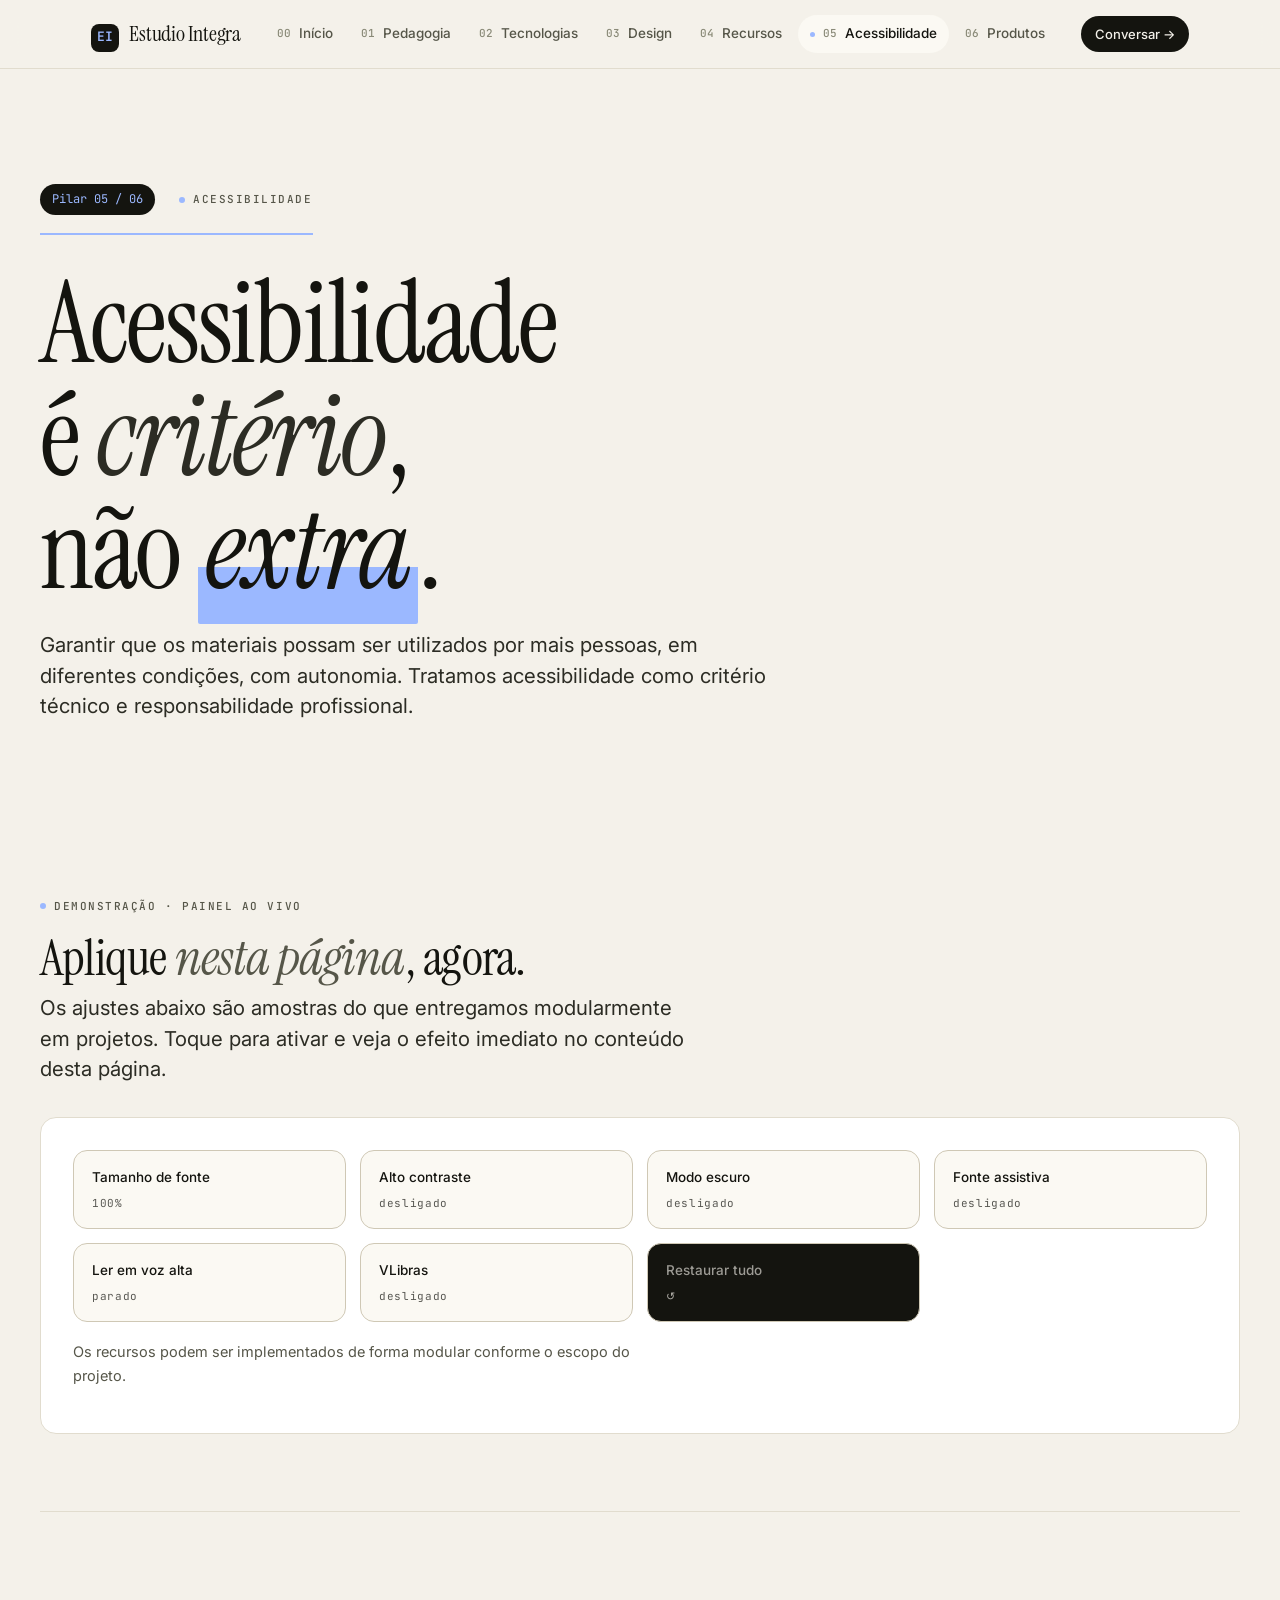
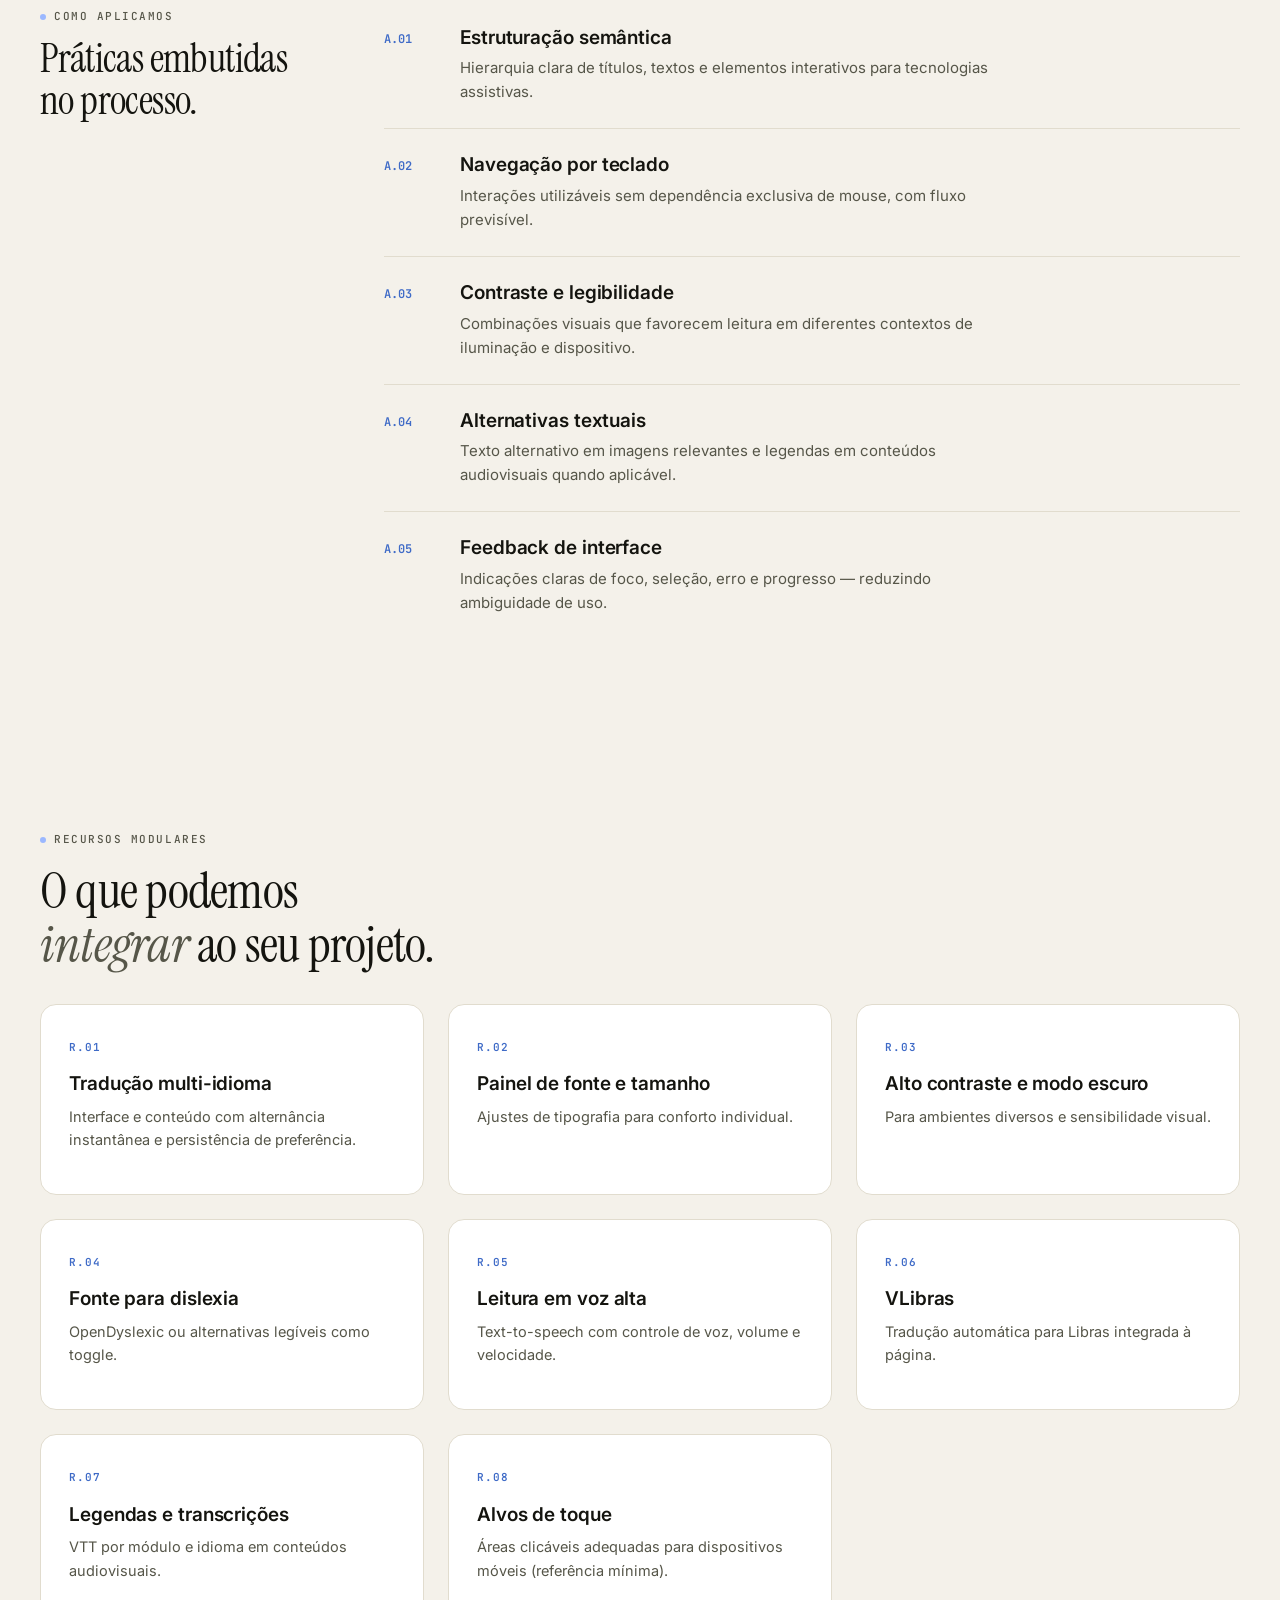
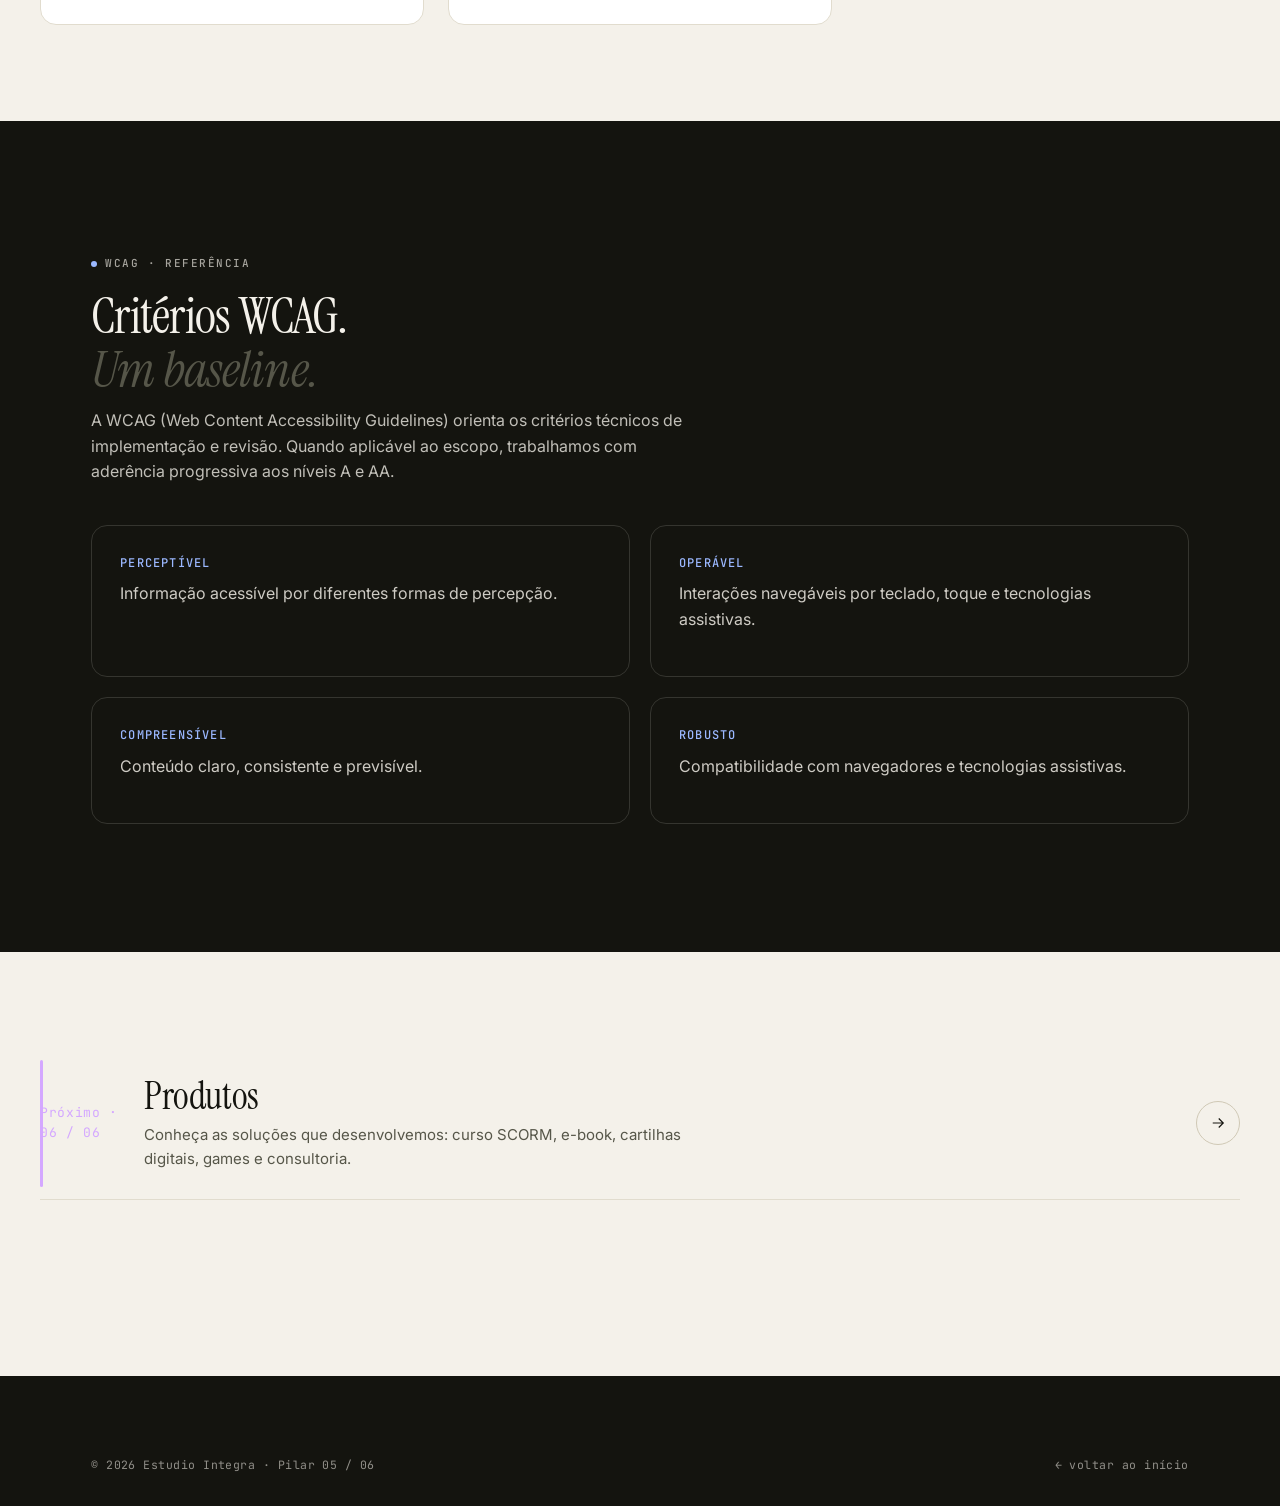
==== commit 48d57346: "ajustres" ====
--- a/acessibilidade.html
+++ b/acessibilidade.html
@@ -91,8 +91,8 @@
 <body data-screen-label="05 Acessibilidade">
   <header class="nav">
     <div class="shell nav-inner">
-      <a class="brand" href="index.html"><span class="brand-mark">EI</span>Estudio Integra <i>/ portfolio</i></a>
-      <nav aria-label="Navegação principal">
+      <a class="brand" href="index.html"><span class="brand-mark">EI</span>Estudio Integra</a>
+      <nav id="main-nav" aria-label="Navegação principal">
         <ul class="nav-links">
           <li><a href="index.html"><span class="num">00</span> Início</a></li>
           <li><a href="desenho-psico-pedagogico.html"><span class="num">01</span> Pedagogia</a></li>
@@ -101,10 +101,11 @@
           <li><a href="midias-recursos.html"><span class="num">04</span> Recursos</a></li>
           <li><a href="acessibilidade.html" aria-current="page"><span class="num">05</span> Acessibilidade</a></li>
           <li><a href="produtos.html"><span class="num">06</span> Produtos</a></li>
+          <li class="nav-link-contact"><a href="contato.html">Contato</a></li>
         </ul>
       </nav>
       <a href="contato.html" class="nav-cta">Conversar →</a>
-      <button class="menu-toggle" aria-expanded="false">Menu</button>
+      <button class="menu-toggle" type="button" aria-expanded="false" aria-controls="main-nav">Menu</button>
     </div>
   </header>
 
--- a/assets/css/styles.css
+++ b/assets/css/styles.css
@@ -172,6 +172,11 @@
 
 .nav-inner nav {
   margin-left: auto;
+}
+
+/* Contato no menu: visível só no mobile (substitui o CTA "Conversar") */
+.nav-links .nav-link-contact {
+  display: none;
 }
 
 .brand {
@@ -602,22 +607,30 @@
   border: 1px solid var(--line);
   border-radius: var(--radius-md);
   padding: 20px 22px;
-  transition: border-color 180ms var(--ease), color 180ms var(--ease), transform 180ms var(--ease);
   position: relative;
-}
-.concept::before {
+  overflow: hidden;
+  isolation: isolate;
+  transition: border-color 320ms var(--ease), transform 220ms var(--ease);
+}
+/* Camada de destaque: expande da esquerda e vira o fundo do bloco */
+.concept::after {
   content: "";
   position: absolute;
-  left: -1px; top: 18px; bottom: 18px;
-  width: 3px;
-  border-radius: 2px;
+  inset: 0;
+  z-index: 0;
   background: var(--accent);
-  opacity: 0;
-  transition: opacity 180ms var(--ease);
-}
-.concept:hover { border-color: var(--accent-deep); transform: translateY(-1px); }
-.concept:hover::before { opacity: 1; }
-.concept:hover .name { color: var(--accent-deep); }
+  border-radius: inherit;
+  transform: scaleX(0);
+  transform-origin: left center;
+  transition: transform 480ms var(--ease);
+}
+.concept:hover {
+  border-color: var(--accent-deep);
+  transform: translateY(-2px);
+}
+.concept:hover::after {
+  transform: scaleX(1);
+}
 .concept .name {
   font-family: var(--font-serif);
   font-size: 22px;
@@ -625,9 +638,32 @@
   color: var(--ink);
   margin-bottom: 4px;
   letter-spacing: -0.01em;
-  transition: color 180ms var(--ease);
-}
-.concept .desc { font-size: 14px; color: var(--ink-3); }
+  position: relative;
+  z-index: 1;
+  transition: color 360ms var(--ease) 40ms;
+}
+.concept .desc {
+  font-size: 14px;
+  color: var(--ink-3);
+  position: relative;
+  z-index: 1;
+  transition: color 360ms var(--ease) 40ms;
+}
+.concept:hover .name {
+  color: var(--accent-ink);
+}
+.concept:hover .desc {
+  color: color-mix(in oklab, var(--accent-ink) 78%, var(--accent-deep));
+}
+
+@media (prefers-reduced-motion: reduce) {
+  .concept::after {
+    transition-duration: 0.01ms;
+  }
+  .concept:hover {
+    transform: none;
+  }
+}
 
 /* ============== Footer ============== */
 
@@ -787,9 +823,36 @@
 }
 
 @media (max-width: 720px) {
+  .nav-inner {
+    flex-wrap: wrap;
+    align-items: center;
+    row-gap: 0;
+  }
+  .nav-inner nav {
+    margin-left: 0;
+    order: 3;
+    flex: 1 0 100%;
+    width: 100%;
+    min-width: 0;
+  }
+  .brand {
+    order: 1;
+    flex: 1 1 auto;
+    min-width: 0;
+  }
+  .menu-toggle {
+    order: 2;
+    flex-shrink: 0;
+    margin-left: 12px;
+  }
+  .nav-cta {
+    display: none !important;
+  }
+  .nav-links .nav-link-contact {
+    display: list-item;
+  }
   .nav-links { display: none; }
   .menu-toggle { display: inline-flex; }
-  .nav-cta { display: inline-flex; }
   .nav.open .nav-links {
     display: flex;
     position: absolute;
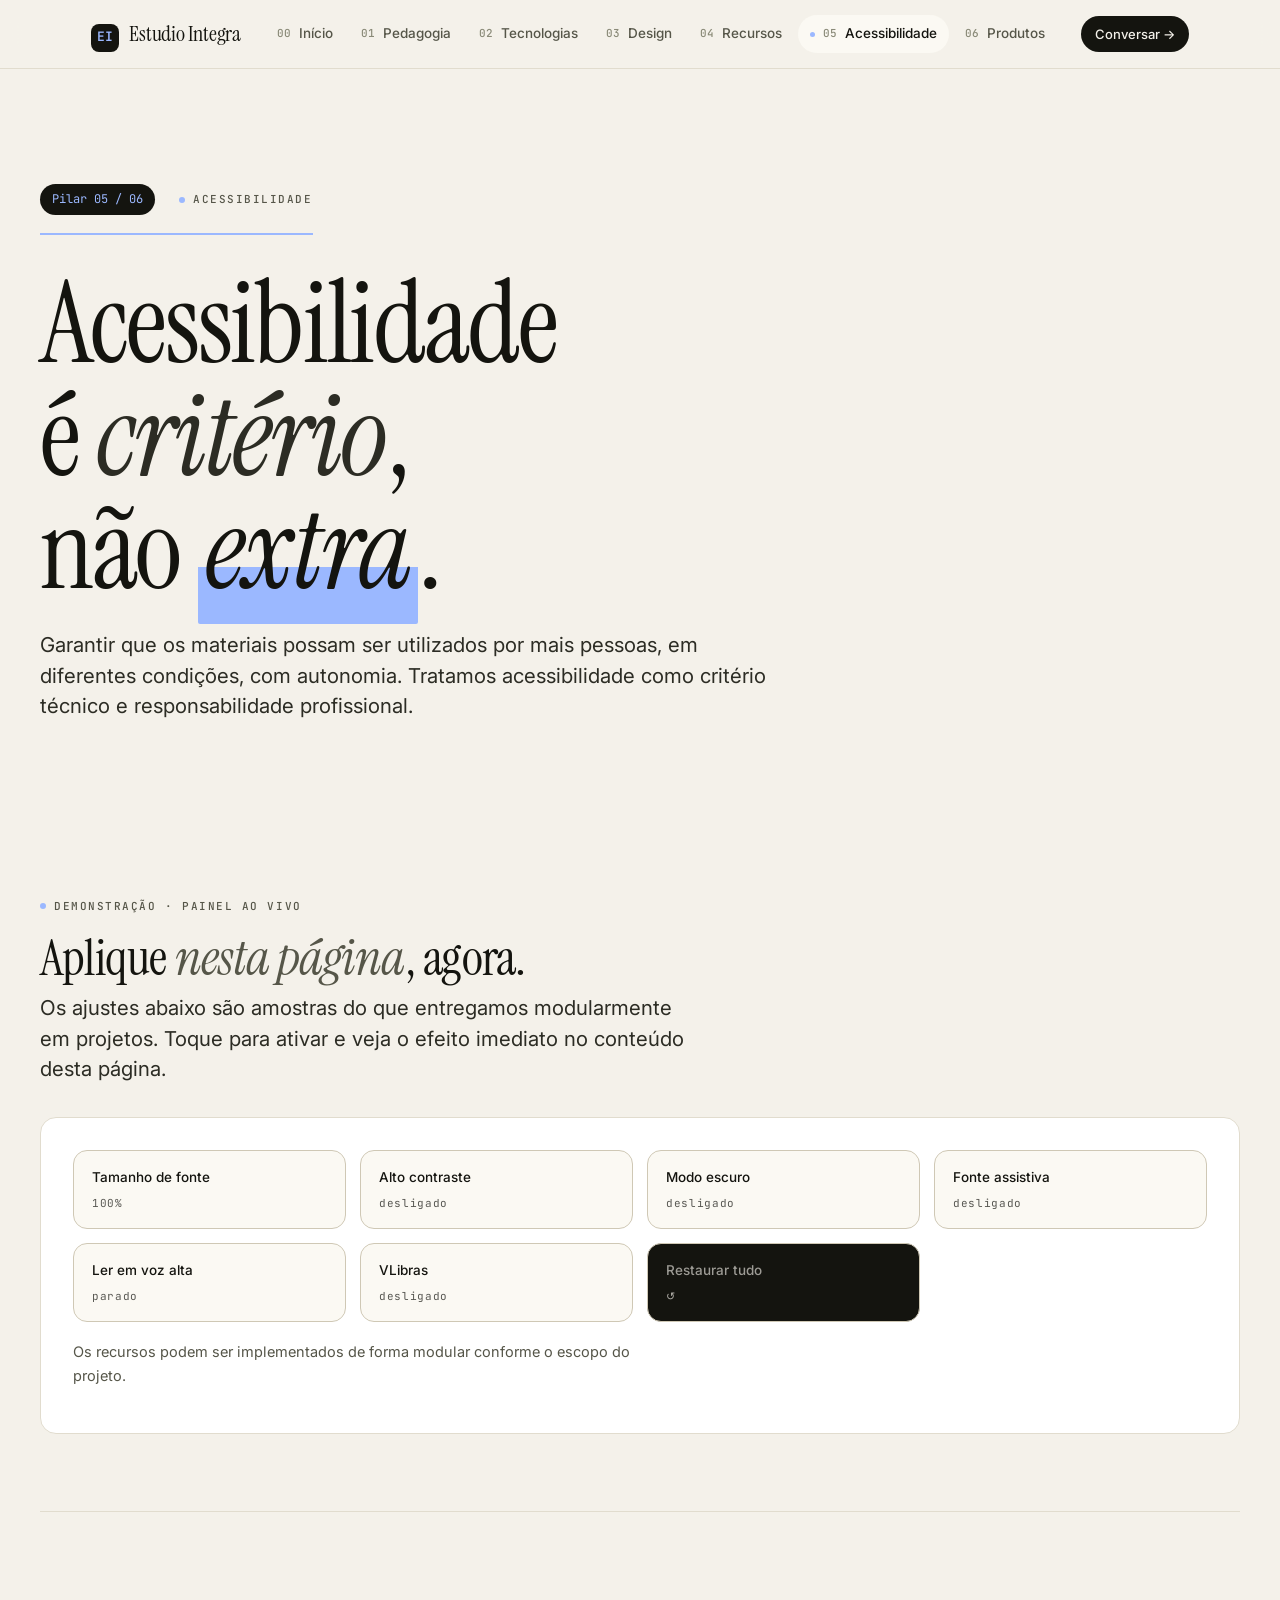
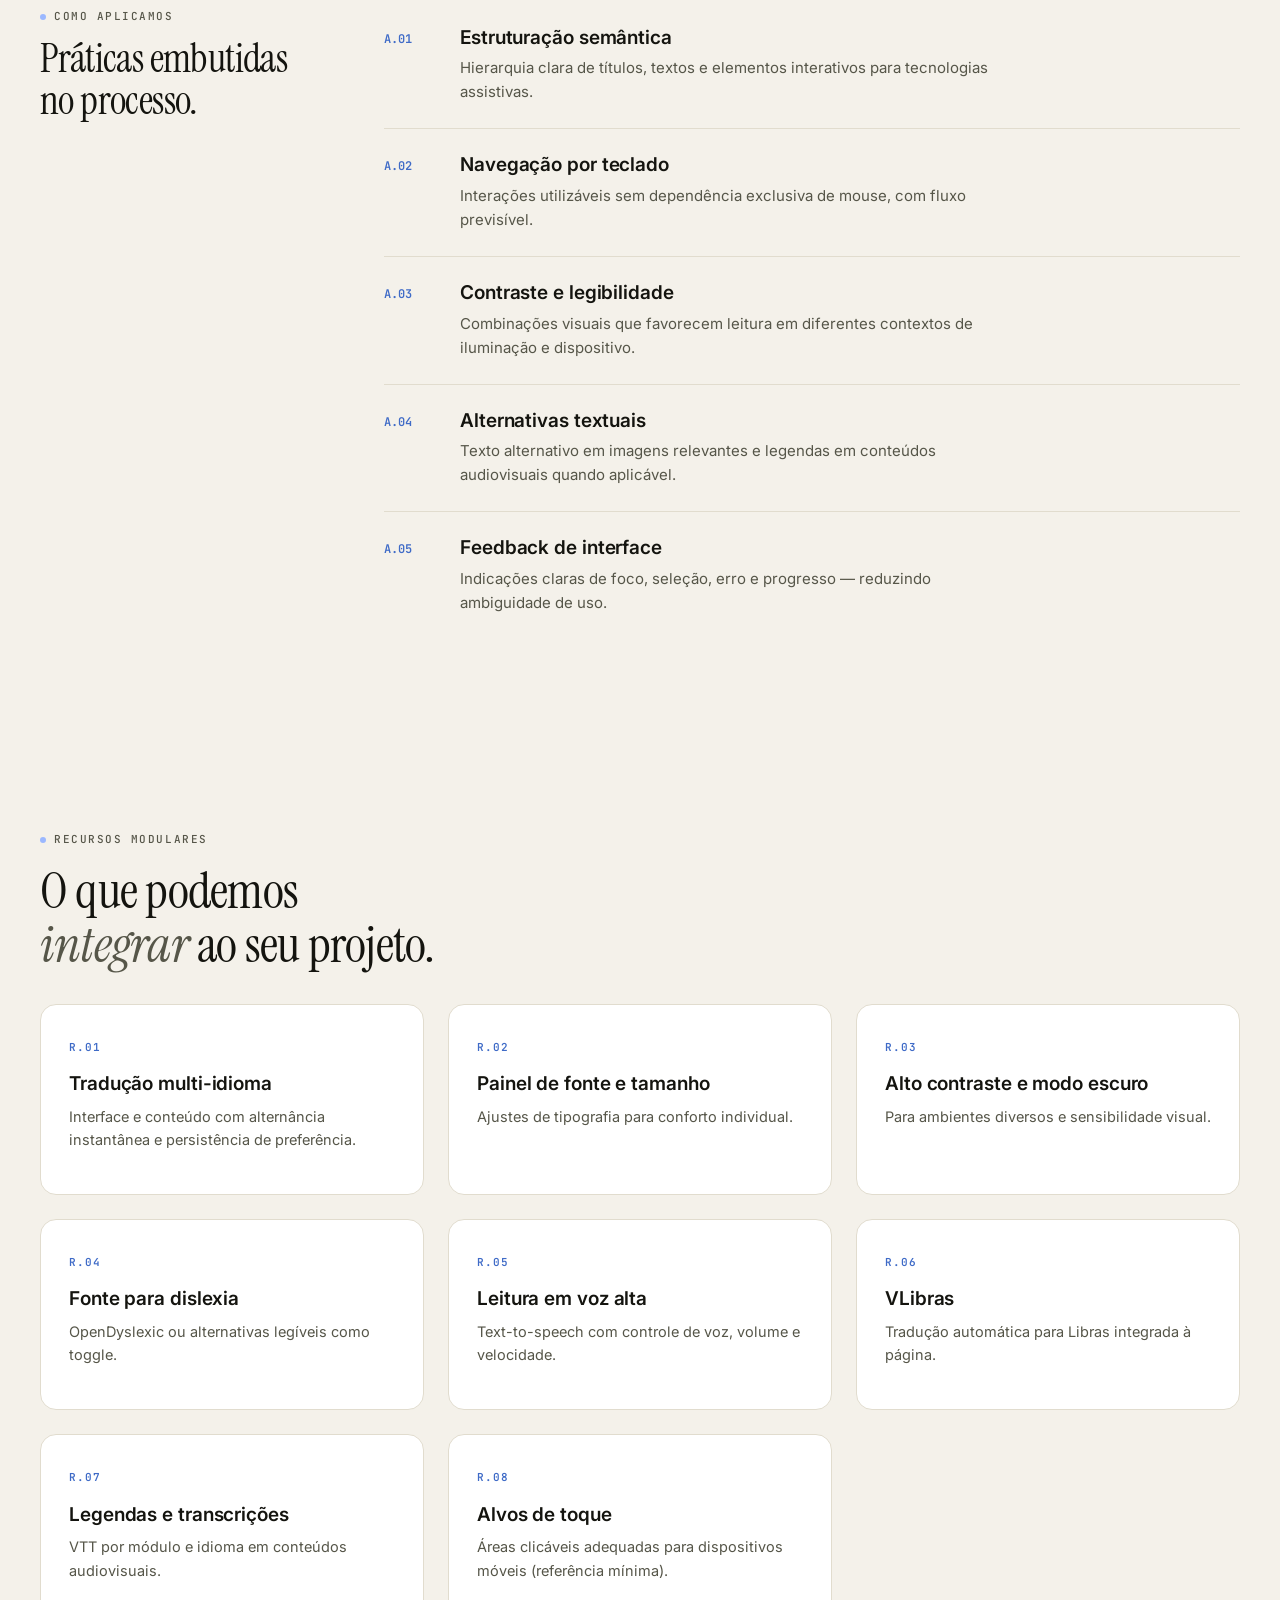
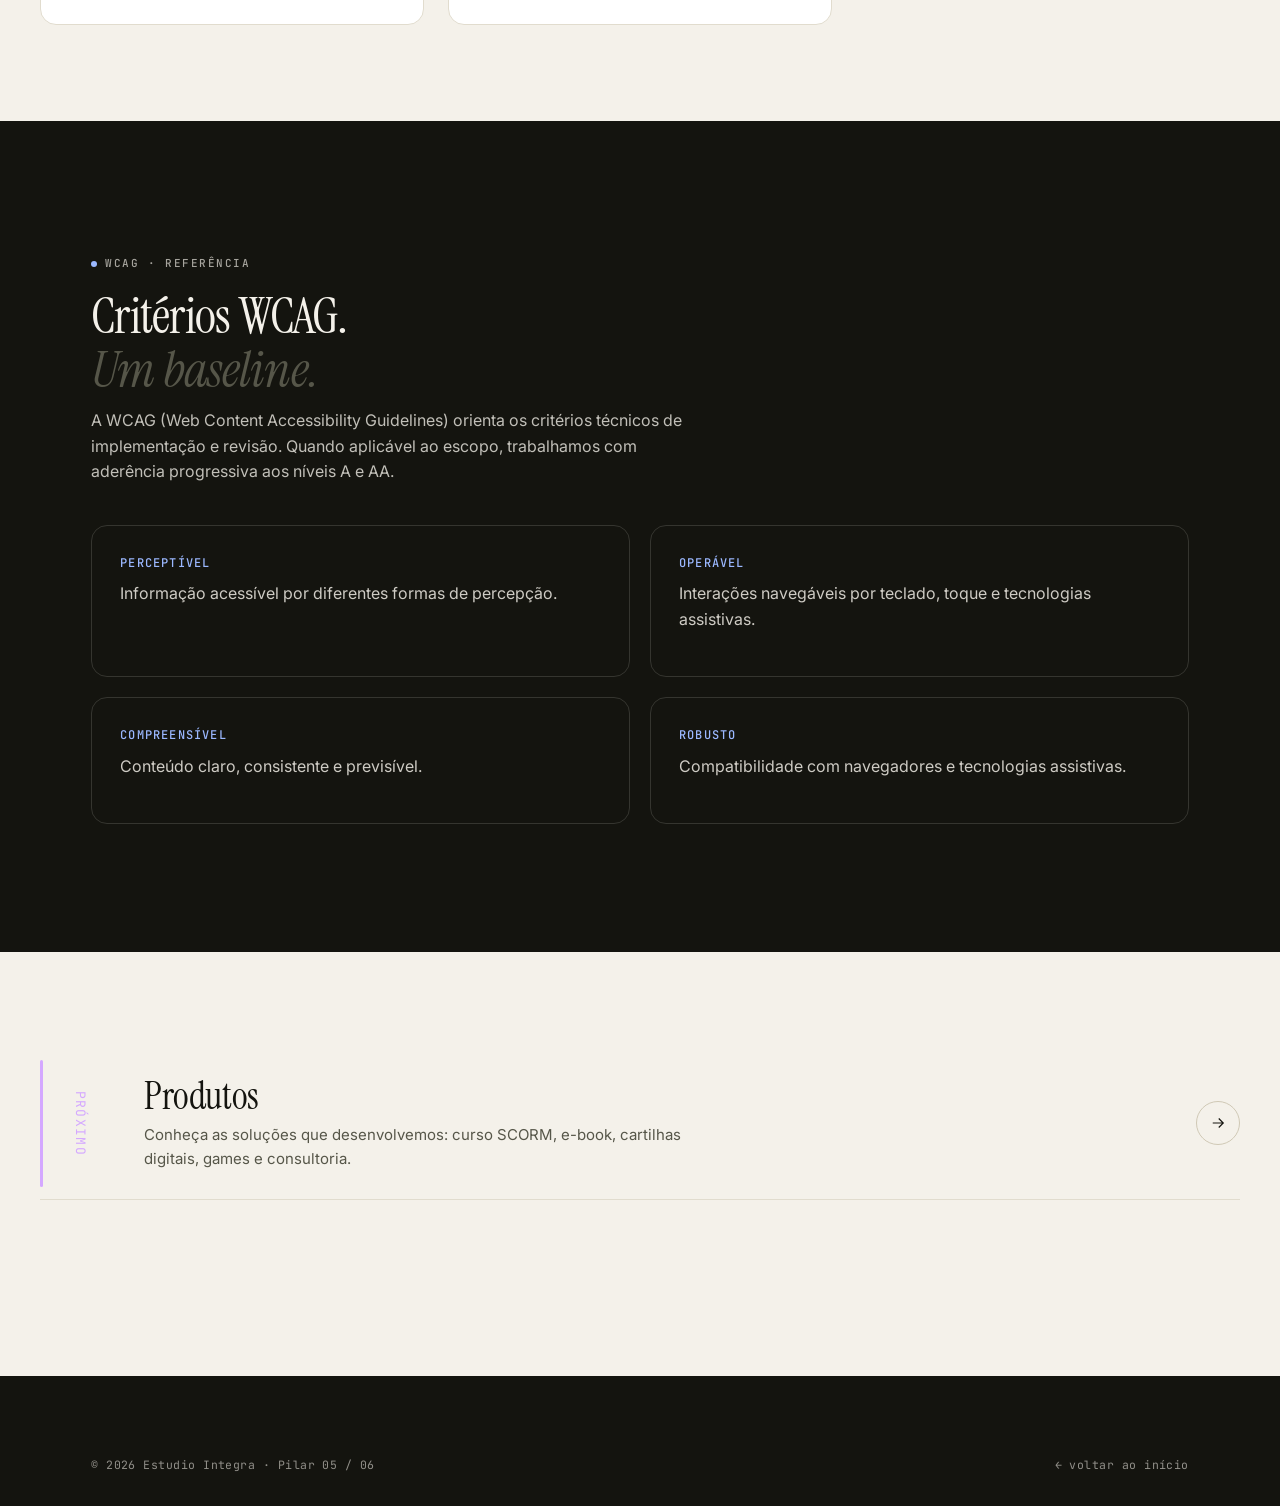
==== commit c6c76c9c: "ajustes design" ====
--- a/acessibilidade.html
+++ b/acessibilidade.html
@@ -331,7 +331,7 @@
 
     <section class="shell" style="padding: clamp(56px, 8vw, 96px) 0;">
       <a class="pillar-card pillar-card--next pillar-card--next-06" href="produtos.html">
-        <div class="pillar-num">Próximo · 06 / 06</div>
+        <div class="pillar-num"><span class="next-label">Próximo</span><span class="next-indicator">06 / 06</span></div>
         <div class="pillar-body">
           <h3>Produtos</h3>
           <p>Conheça as soluções que desenvolvemos: curso SCORM, e-book, cartilhas digitais, games e consultoria.</p>
--- a/assets/css/styles.css
+++ b/assets/css/styles.css
@@ -447,6 +447,43 @@
 /* Filete sempre visível no card de antecipação (sem esperar hover) */
 .pillar-card--next::before { opacity: 1; transform: scaleY(1); }
 .pillar-card--next .pillar-num { color: var(--pillar-color, var(--accent-deep)); }
+.pillar-card--next .pillar-num {
+  align-self: stretch;
+  display: flex;
+  align-items: center;
+  justify-content: center;
+  position: relative;
+}
+.pillar-card--next .next-label {
+  display: inline-block;
+  position: relative;
+  left: 0;
+  transform: rotate(90deg);
+  transform-origin: center;
+  text-transform: uppercase;
+  letter-spacing: 0.1em;
+  transition: left 220ms var(--ease);
+}
+.pillar-card--next .next-indicator {
+  position: absolute;
+  left: calc(50% - 14px);
+  top: 50%;
+  transform: translateX(-50%) rotate(90deg) translateX(-8px);
+  transform-origin: center;
+  opacity: 0;
+  white-space: nowrap;
+  color: var(--pillar-color, var(--accent-deep));
+  transition: opacity 220ms var(--ease), transform 220ms var(--ease);
+}
+.pillar-card--next:hover .next-label {
+  left: 6px;
+}
+.pillar-card--next:hover .next-indicator,
+.pillar-card--next:focus-visible .next-indicator,
+.pillar-card--next:focus-within .next-indicator {
+  opacity: 1;
+  transform: translateX(-50%) rotate(90deg) translateX(0);
+}
 
 .pillar-num {
   font-family: var(--font-mono);
@@ -819,6 +856,25 @@
   .split { grid-template-columns: 1fr; gap: 24px; }
   .split .label { position: static; }
   .pillar-card { grid-template-columns: 60px 1fr 44px; padding: 22px 0; gap: 16px; }
+  .pillar-card--next .pillar-num {
+    display: grid;
+    align-content: center;
+    justify-items: start;
+    gap: 4px;
+  }
+  .pillar-card--next .next-label {
+    left: 0;
+    transform: none;
+  }
+  .pillar-card--next .next-indicator {
+    position: static;
+    transform: rotate(90deg);
+    transform-origin: left center;
+    opacity: 1;
+  }
+  .pillar-card--next:hover .next-label {
+    left: 0;
+  }
   .foot-grid { grid-template-columns: 1fr; gap: 32px; }
 }
 
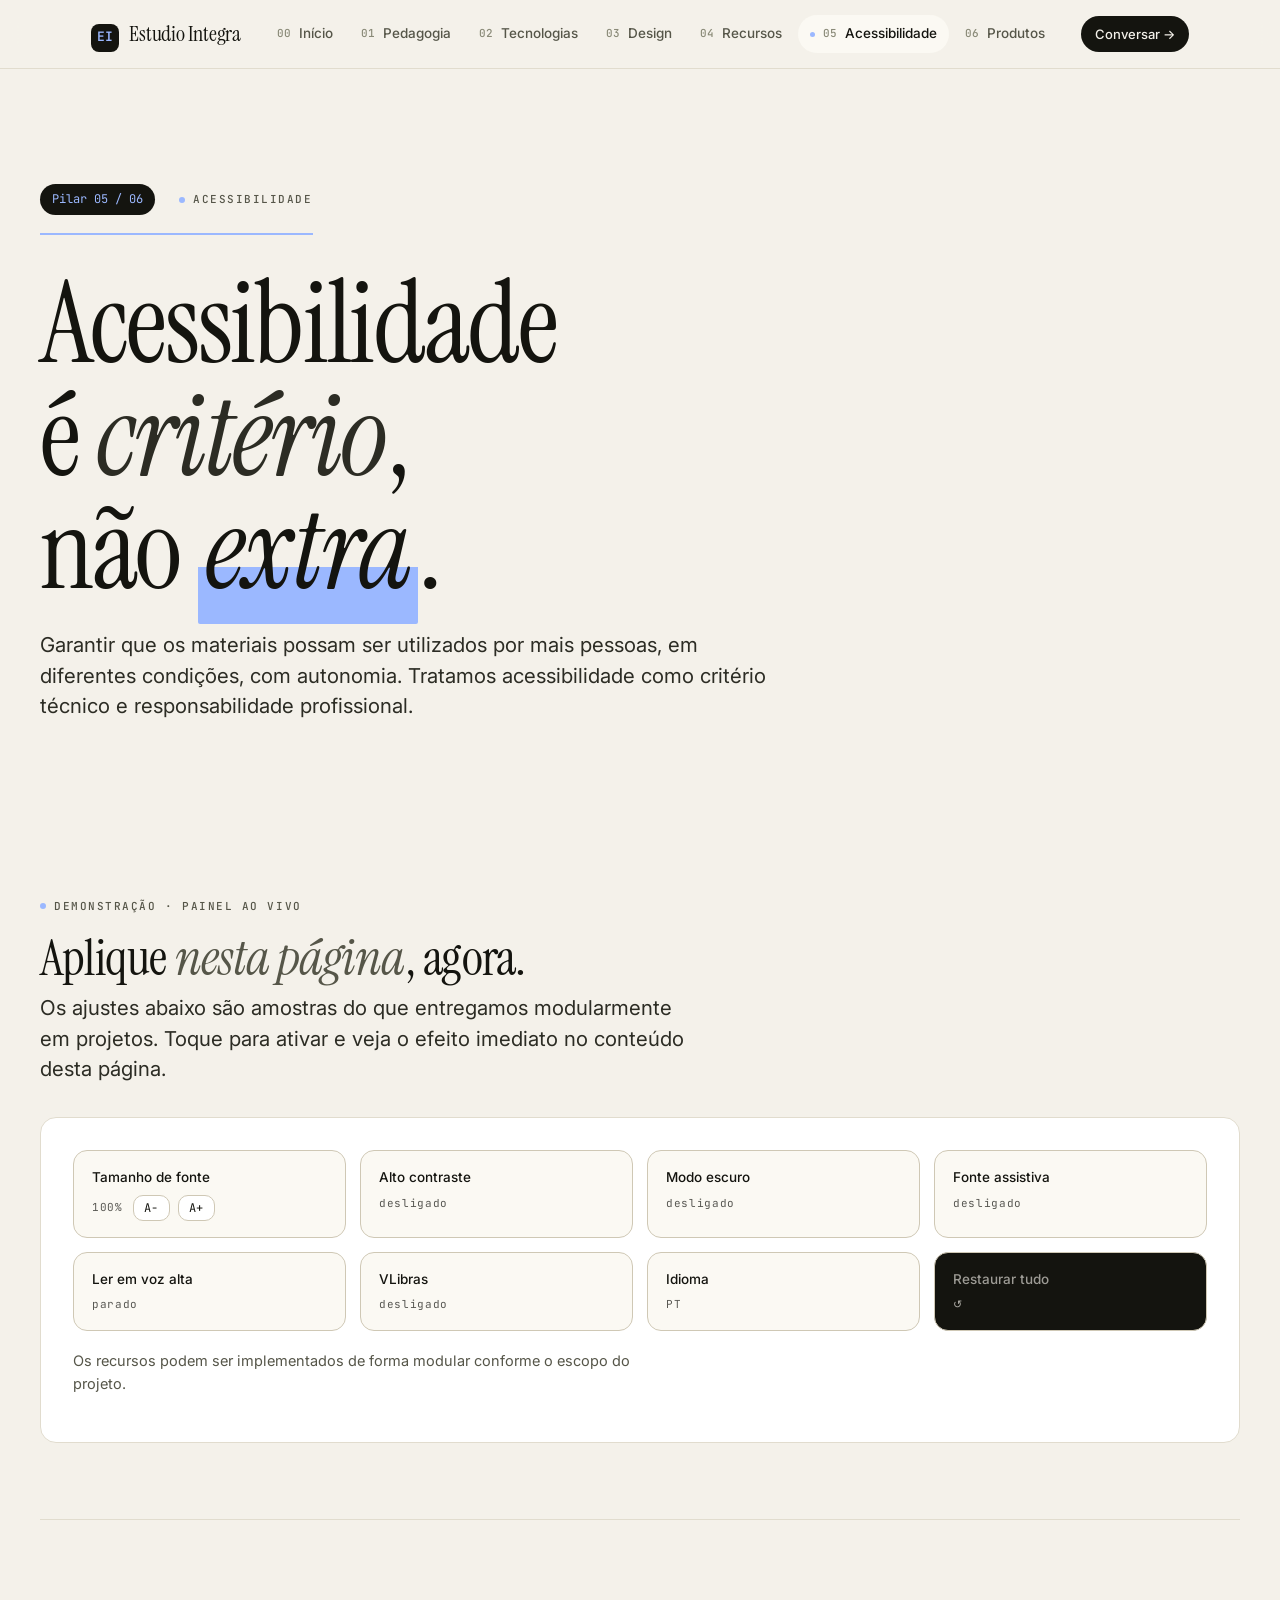
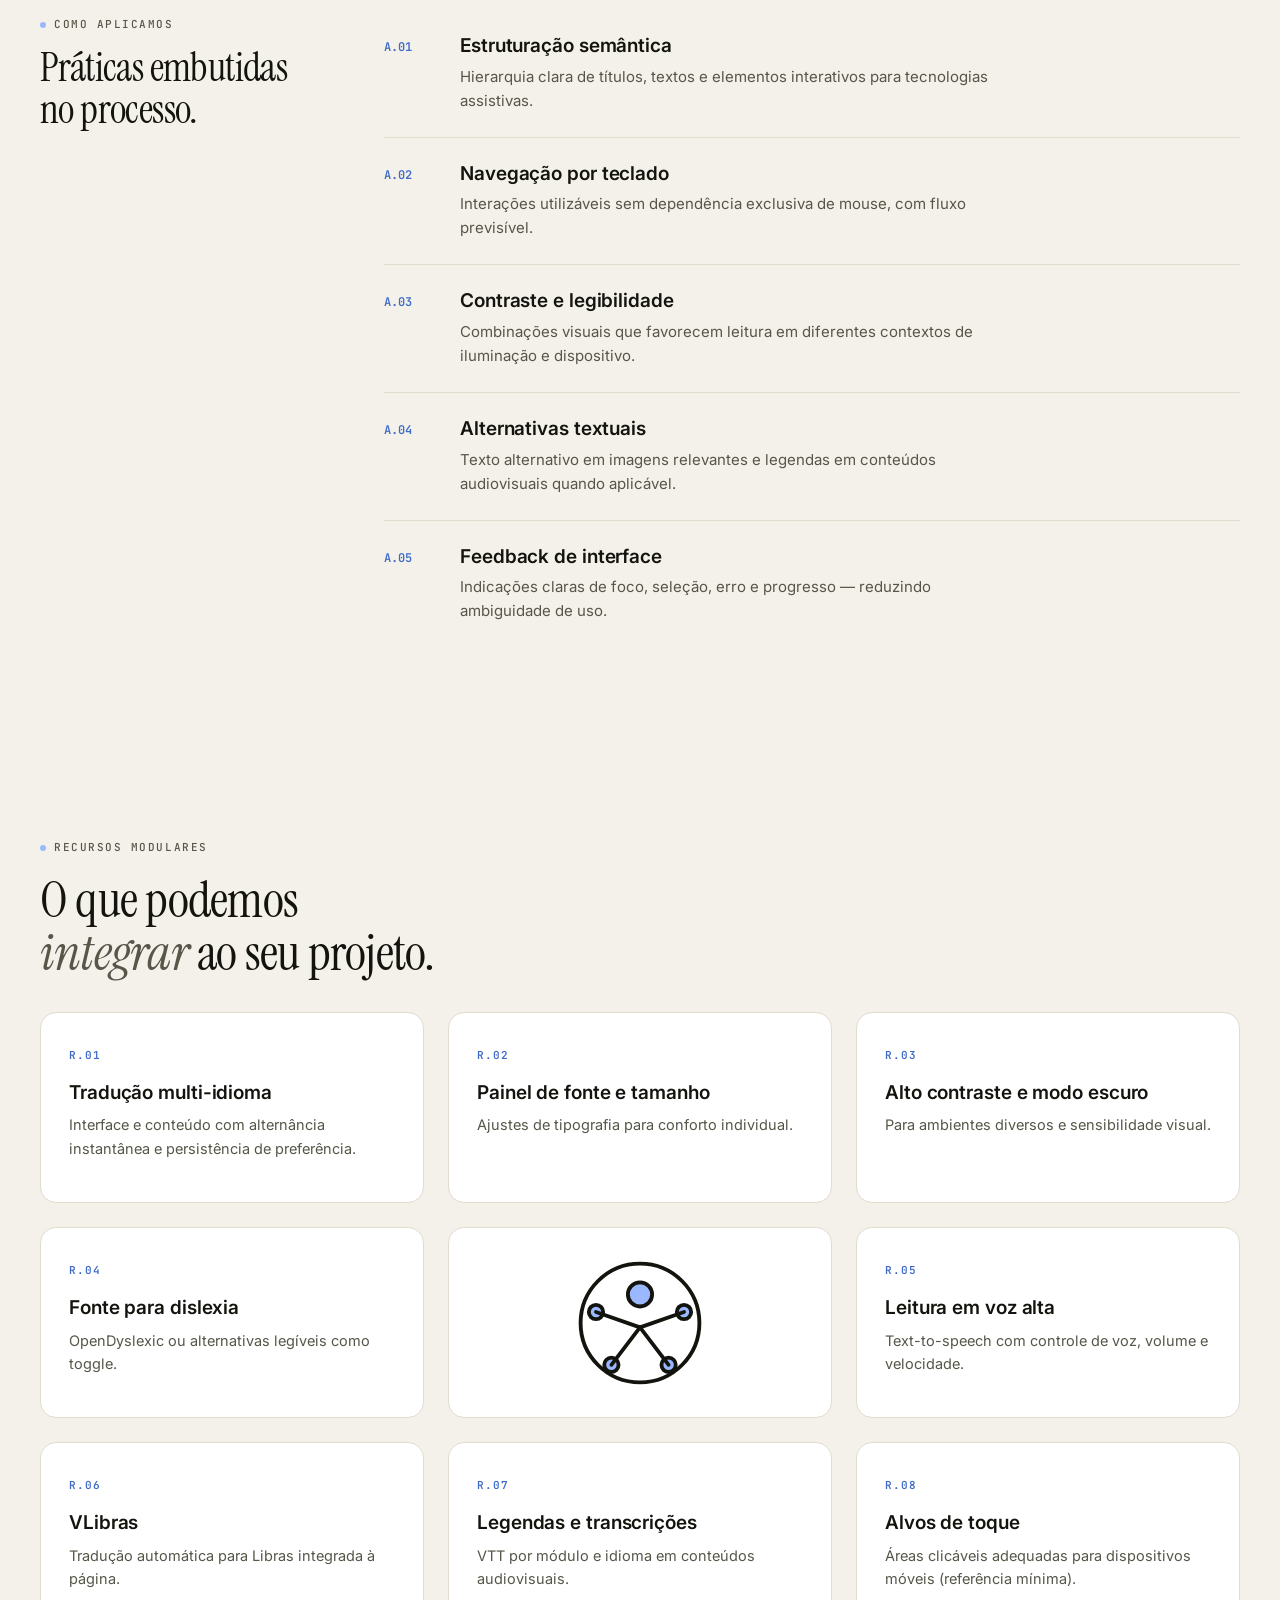
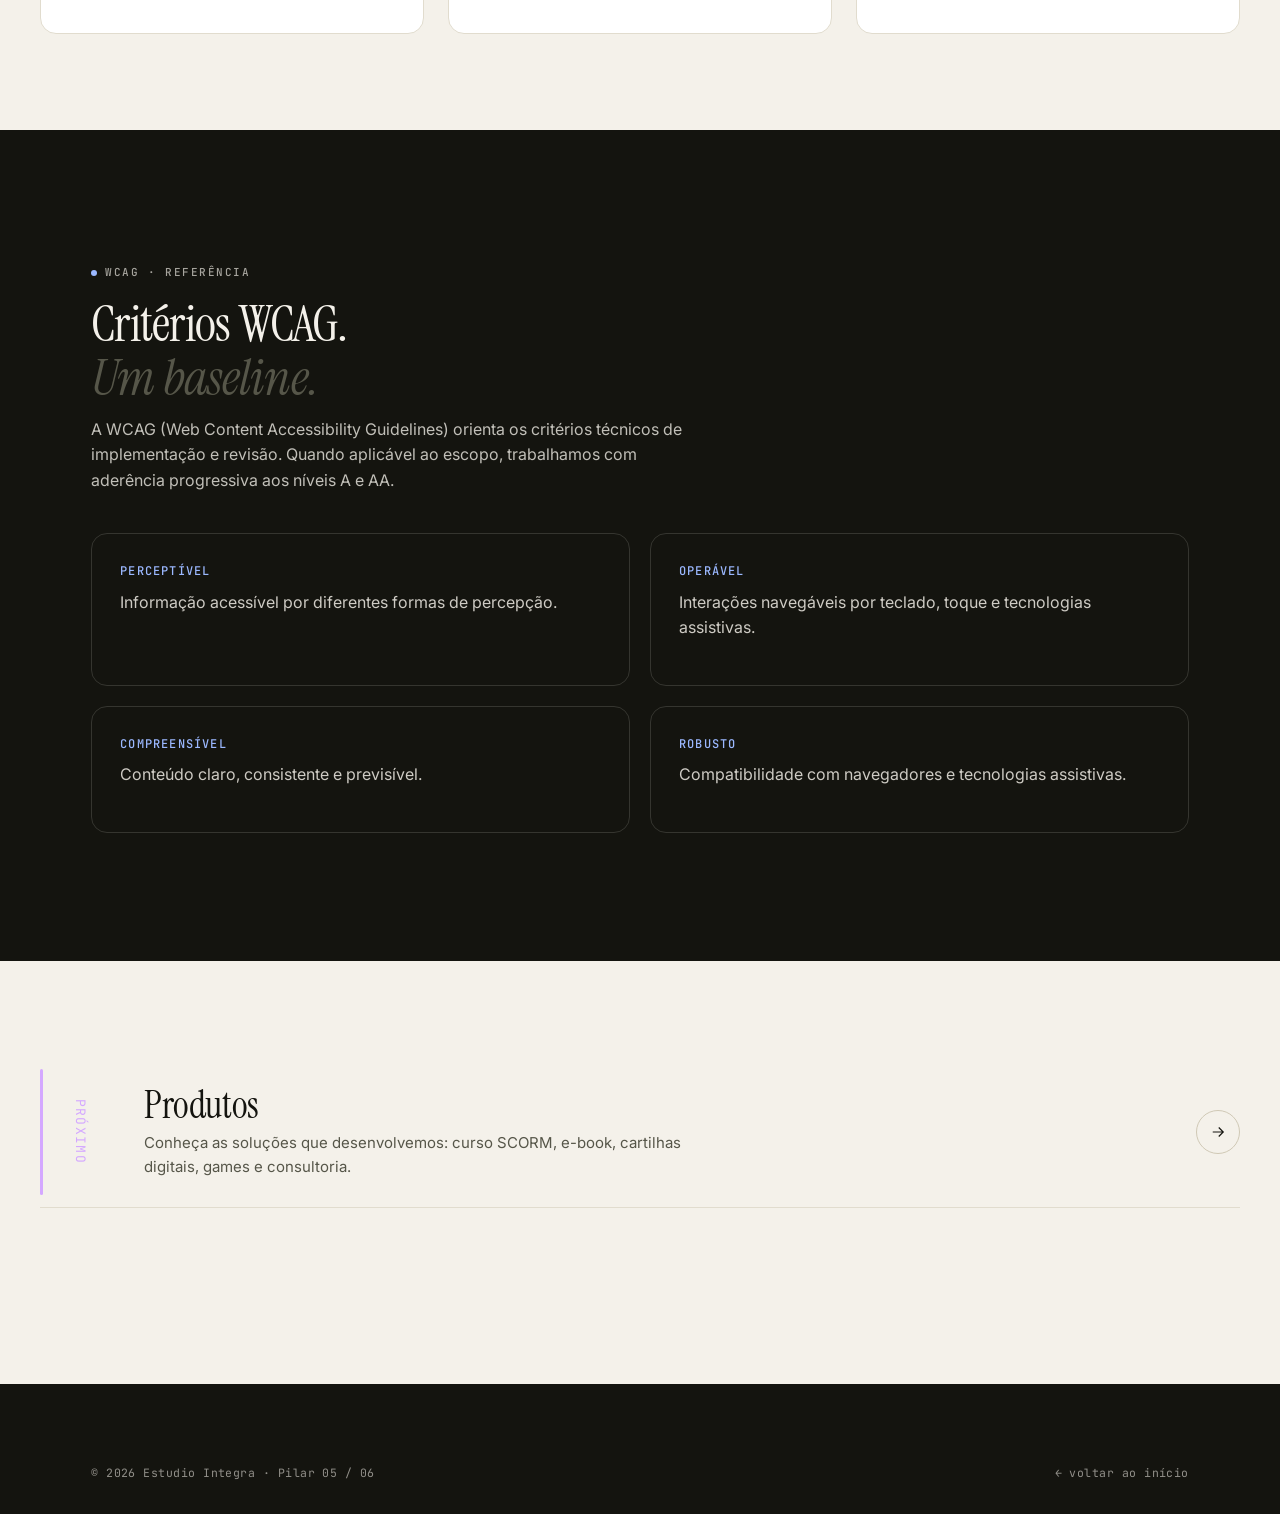
==== commit de1f489b: "ajustes" ====
--- a/acessibilidade.html
+++ b/acessibilidade.html
@@ -115,7 +115,7 @@
         <span class="index-pill">Pilar 05 / 06</span>
         <span class="eyebrow">Acessibilidade</span>
       </div>
-      <h1>Acessibilidade<br />é <em>critério</em>,<br />não <span class="accent">extra</span>.</h1>
+      <h1 id="i18n-hero-title">Acessibilidade<br />é <em>critério</em>,<br />não <span class="accent">extra</span>.</h1>
       <p class="lede" id="hero-lede">
         Garantir que os materiais possam ser utilizados por mais pessoas, em diferentes condições, com autonomia.
         Tratamos acessibilidade como critério técnico e responsabilidade profissional.
@@ -124,43 +124,53 @@
 
     <!-- DEMO ao vivo -->
     <section class="shell" style="padding: clamp(40px, 6vw, 80px) 0;">
-      <span class="eyebrow">Demonstração · Painel ao vivo</span>
-      <h2 style="margin: 14px 0 8px;">Aplique <em>nesta página</em>, agora.</h2>
-      <p class="lede" style="margin-bottom: 32px;">Os ajustes abaixo são amostras do que entregamos modularmente em
+      <span class="eyebrow" data-i18n="demoEyebrow">Demonstração · Painel ao vivo</span>
+      <h2 id="i18n-demo-title" style="margin: 14px 0 8px;">Aplique <em>nesta página</em>, agora.</h2>
+      <p class="lede" id="i18n-demo-lede" style="margin-bottom: 32px;">Os ajustes abaixo são amostras do que entregamos modularmente em
         projetos. Toque para ativar e veja o efeito imediato no conteúdo desta página.</p>
 
       <div id="a11y-panel" class="card" style="padding: 32px;">
         <div style="display: grid; grid-template-columns: repeat(auto-fit, minmax(220px, 1fr)); gap: 14px;">
-          <button class="a11y-btn" data-action="font" data-state="0" type="button">
-            <span class="lbl">Tamanho de fonte</span>
-            <span class="val" data-val="font">100%</span>
-          </button>
+          <div class="a11y-btn a11y-control">
+            <span class="lbl" data-i18n="fontLabel">Tamanho de fonte</span>
+            <div class="font-controls">
+              <span class="val" data-val="font">100%</span>
+              <div class="font-stepper">
+                <button class="font-step" data-action="font-down" type="button" aria-label="Diminuir tamanho da fonte">A-</button>
+                <button class="font-step" data-action="font-up" type="button" aria-label="Aumentar tamanho da fonte">A+</button>
+              </div>
+            </div>
+          </div>
           <button class="a11y-btn" data-action="contrast" type="button">
-            <span class="lbl">Alto contraste</span>
+            <span class="lbl" data-i18n="contrastLabel">Alto contraste</span>
             <span class="val" data-val="contrast">desligado</span>
           </button>
           <button class="a11y-btn" data-action="dark" type="button">
-            <span class="lbl">Modo escuro</span>
+            <span class="lbl" data-i18n="darkLabel">Modo escuro</span>
             <span class="val" data-val="dark">desligado</span>
           </button>
           <button class="a11y-btn" data-action="dyslexic" type="button">
-            <span class="lbl">Fonte assistiva</span>
+            <span class="lbl" data-i18n="dyslexicLabel">Fonte assistiva</span>
             <span class="val" data-val="dyslexic">desligado</span>
           </button>
           <button class="a11y-btn" data-action="tts" type="button">
-            <span class="lbl">Ler em voz alta</span>
+            <span class="lbl" data-i18n="ttsLabel">Ler em voz alta</span>
             <span class="val" data-val="tts">parado</span>
           </button>
           <button class="a11y-btn" data-action="libras" type="button">
             <span class="lbl">VLibras</span>
             <span class="val" data-val="libras">desligado</span>
           </button>
+          <button class="a11y-btn" data-action="lang" type="button">
+            <span class="lbl" data-i18n="langLabel">Idioma</span>
+            <span class="val" data-val="lang">PT</span>
+          </button>
           <button class="a11y-btn" data-action="reset" type="button" style="background: var(--ink); color: var(--bg);">
-            <span class="lbl" style="color: color-mix(in oklab, var(--bg) 65%, var(--ink));">Restaurar tudo</span>
+            <span class="lbl" data-i18n="resetLabel" style="color: color-mix(in oklab, var(--bg) 65%, var(--ink));">Restaurar tudo</span>
             <span class="val">↺</span>
           </button>
         </div>
-        <p class="small" style="margin-top: 18px;">Os recursos podem ser implementados de forma modular conforme o
+        <p class="small" id="i18n-panel-note" style="margin-top: 18px;">Os recursos podem ser implementados de forma modular conforme o
           escopo do projeto.</p>
       </div>
 
@@ -205,6 +215,37 @@
         opacity: 0.7;
       }
 
+      .a11y-control {
+        cursor: default;
+      }
+
+      .font-stepper {
+        display: inline-flex;
+        gap: 8px;
+      }
+
+      .font-controls {
+        display: inline-flex;
+        align-items: center;
+        gap: 10px;
+      }
+
+      .font-step {
+        border: 1px solid var(--line-2);
+        background: var(--paper);
+        color: var(--ink);
+        border-radius: 10px;
+        font-family: var(--font-mono);
+        font-size: 12px;
+        letter-spacing: 0.04em;
+        padding: 6px 10px;
+        line-height: 1;
+      }
+
+      .font-step:hover {
+        border-color: var(--ink);
+      }
+
       .a11y-btn.active .val {
         opacity: 0.9;
       }
@@ -273,6 +314,19 @@
         <div class="card"><span class="num">R.04</span>
           <h3>Fonte para dislexia</h3>
           <p>OpenDyslexic ou alternativas legíveis como toggle.</p>
+        </div>
+        <div class="card" style="display: flex; flex-direction: column; align-items: center; justify-content: center; text-align: center; gap: 14px;">
+          <svg viewBox="0 0 120 120" width="132" height="132" aria-hidden="true">
+            <circle cx="60" cy="60" r="54" fill="none" stroke="var(--ink)" stroke-width="3.5" />
+            <circle cx="60" cy="34" r="11" fill="var(--pillar-05)" stroke="var(--ink)" stroke-width="3.5" />
+            <circle cx="20" cy="50" r="6.5" fill="var(--pillar-05)" stroke="var(--ink)" stroke-width="3.5" />
+            <circle cx="100" cy="50" r="6.5" fill="var(--pillar-05)" stroke="var(--ink)" stroke-width="3.5" />
+            <circle cx="34" cy="98" r="6.5" fill="var(--pillar-05)" stroke="var(--ink)" stroke-width="3.5" />
+            <circle cx="86" cy="98" r="6.5" fill="var(--pillar-05)" stroke="var(--ink)" stroke-width="3.5" />
+            <path d="M20 50L60 64L100 50" fill="none" stroke="var(--ink)" stroke-width="3.5" stroke-linecap="round" />
+            <path d="M60 64L34 98" fill="none" stroke="var(--ink)" stroke-width="3.5" stroke-linecap="round" />
+            <path d="M60 64L86 98" fill="none" stroke="var(--ink)" stroke-width="3.5" stroke-linecap="round" />
+          </svg>
         </div>
         <div class="card"><span class="num">R.05</span>
           <h3>Leitura em voz alta</h3>
@@ -379,12 +433,154 @@
       { label: '130%', scale: 1.3 },
       { label: '150%', scale: 1.5 }
     ];
+    const LANGS = ['pt', 'en', 'es'];
+    const LANG_LABEL = { pt: 'PT', en: 'EN', es: 'ES' };
+    const TTS_LANG = { pt: 'pt-BR', en: 'en-US', es: 'es-ES' };
+    const VOICE_HINTS = [
+      'natural',
+      'neural',
+      'enhanced',
+      'premium',
+      'google',
+      'microsoft',
+      'apple'
+    ];
+    const I18N = {
+      pt: {
+        on: 'ligado',
+        off: 'desligado',
+        stopped: 'parado',
+        reading: 'lendo',
+        noSupport: 'sem suporte',
+        demoEyebrow: 'Demonstração · Painel ao vivo',
+        demoTitle: 'Aplique <em>nesta página</em>, agora.',
+        demoLede: 'Os ajustes abaixo são amostras do que entregamos modularmente em projetos. Toque para ativar e veja o efeito imediato no conteúdo desta página.',
+        heroTitle: 'Acessibilidade<br />é <em>critério</em>,<br />não <span class="accent">extra</span>.',
+        heroLede: 'Garantir que os materiais possam ser utilizados por mais pessoas, em diferentes condições, com autonomia. Tratamos acessibilidade como critério técnico e responsabilidade profissional.',
+        panelNote: 'Os recursos podem ser implementados de forma modular conforme o escopo do projeto.',
+        fontLabel: 'Tamanho de fonte',
+        contrastLabel: 'Alto contraste',
+        darkLabel: 'Modo escuro',
+        dyslexicLabel: 'Fonte assistiva',
+        ttsLabel: 'Ler em voz alta',
+        langLabel: 'Idioma',
+        resetLabel: 'Restaurar tudo'
+      },
+      en: {
+        on: 'on',
+        off: 'off',
+        stopped: 'stopped',
+        reading: 'reading',
+        noSupport: 'not supported',
+        demoEyebrow: 'Demo · Live panel',
+        demoTitle: 'Apply it <em>on this page</em>, now.',
+        demoLede: 'The controls below are samples of modular accessibility features we can deliver in projects. Toggle them and see the effect immediately on this page.',
+        heroTitle: 'Accessibility<br />is a <em>criterion</em>,<br />not an <span class="accent">extra</span>.',
+        heroLede: 'We ensure materials can be used by more people, in different conditions, with autonomy. Accessibility is treated as a technical criterion and professional responsibility.',
+        panelNote: 'Features can be implemented modularly according to project scope.',
+        fontLabel: 'Font size',
+        contrastLabel: 'High contrast',
+        darkLabel: 'Dark mode',
+        dyslexicLabel: 'Assistive font',
+        ttsLabel: 'Read aloud',
+        langLabel: 'Language',
+        resetLabel: 'Reset all'
+      },
+      es: {
+        on: 'encendido',
+        off: 'apagado',
+        stopped: 'detenido',
+        reading: 'leyendo',
+        noSupport: 'sin soporte',
+        demoEyebrow: 'Demostración · Panel en vivo',
+        demoTitle: 'Aplícalo <em>en esta página</em>, ahora.',
+        demoLede: 'Los controles a continuación son muestras de funciones modulares de accesibilidad que entregamos en proyectos. Actívalos y mira el efecto inmediato en esta página.',
+        heroTitle: 'La accesibilidad<br />es un <em>criterio</em>,<br />no un <span class="accent">extra</span>.',
+        heroLede: 'Garantizamos que los materiales puedan ser usados por más personas, en distintas condiciones, con autonomía. Tratamos la accesibilidad como criterio técnico y responsabilidad profesional.',
+        panelNote: 'Los recursos pueden implementarse de forma modular según el alcance del proyecto.',
+        fontLabel: 'Tamaño de fuente',
+        contrastLabel: 'Alto contraste',
+        darkLabel: 'Modo oscuro',
+        dyslexicLabel: 'Fuente asistiva',
+        ttsLabel: 'Lectura en voz alta',
+        langLabel: 'Idioma',
+        resetLabel: 'Restaurar todo'
+      }
+    };
     let fontIdx = 0;
+    let currentLang = 'pt';
     let states = { contrast: false, dark: false, dyslexic: false, tts: false, libras: false };
     let ttsQueue = [];
     let ttsIndex = 0;
+    let ttsVoices = [];
 
     function setVal(key, val) { document.querySelector(`[data-val="${key}"]`).textContent = val; }
+    function t(key) { return I18N[currentLang][key] || I18N.pt[key] || key; }
+
+    function scoreVoice(voice, langPrefix) {
+      let score = 0;
+      const voiceLang = (voice.lang || '').toLowerCase();
+      const target = langPrefix.toLowerCase();
+      const name = (voice.name || '').toLowerCase();
+
+      if (voiceLang === target) score += 90;
+      else if (voiceLang.startsWith(`${target}-`)) score += 80;
+      else if (voiceLang.startsWith(target)) score += 70;
+      else score -= 50;
+
+      if (voice.default) score += 25;
+      if (voice.localService) score += 8;
+      VOICE_HINTS.forEach((hint, idx) => {
+        if (name.includes(hint)) score += (VOICE_HINTS.length - idx) * 3;
+      });
+
+      return score;
+    }
+
+    function getPreferredVoice(lang) {
+      if (!('speechSynthesis' in window)) return null;
+      const langPrefix = (TTS_LANG[lang] || 'pt-BR').slice(0, 2).toLowerCase();
+      const candidates = ttsVoices.filter(v => (v.lang || '').toLowerCase().startsWith(langPrefix));
+      const pool = candidates.length ? candidates : ttsVoices;
+      if (!pool.length) return null;
+
+      let best = pool[0];
+      let bestScore = scoreVoice(best, langPrefix);
+      for (let i = 1; i < pool.length; i++) {
+        const score = scoreVoice(pool[i], langPrefix);
+        if (score > bestScore) {
+          best = pool[i];
+          bestScore = score;
+        }
+      }
+      return best;
+    }
+
+    function refreshVoices() {
+      if (!('speechSynthesis' in window)) return;
+      ttsVoices = speechSynthesis.getVoices() || [];
+    }
+
+    function applyLanguage(lang) {
+      currentLang = lang;
+      document.documentElement.lang = TTS_LANG[lang] || 'pt-BR';
+      document.querySelectorAll('[data-i18n]').forEach((el) => {
+        const key = el.dataset.i18n;
+        const val = t(key);
+        if (val) el.textContent = val;
+      });
+      document.getElementById('i18n-hero-title').innerHTML = t('heroTitle');
+      document.getElementById('hero-lede').textContent = t('heroLede');
+      document.getElementById('i18n-demo-title').innerHTML = t('demoTitle');
+      document.getElementById('i18n-demo-lede').textContent = t('demoLede');
+      document.getElementById('i18n-panel-note').textContent = t('panelNote');
+      setVal('lang', LANG_LABEL[lang]);
+      setVal('contrast', states.contrast ? t('on') : t('off'));
+      setVal('dark', states.dark ? t('on') : t('off'));
+      setVal('dyslexic', states.dyslexic ? t('on') : t('off'));
+      setVal('libras', states.libras ? t('on') : t('off'));
+      setVal('tts', states.tts ? t('reading') : t('stopped'));
+    }
 
     function applyFontScale(scale) {
       if (scale === 1) body.style.removeProperty('--a11y-scale');
@@ -401,7 +597,7 @@
       ttsQueue = [];
       ttsIndex = 0;
       states.tts = false;
-      setVal('tts', 'parado');
+      setVal('tts', t('stopped'));
       const btn = document.querySelector('[data-action="tts"]');
       if (btn) btn.classList.remove('active');
     }
@@ -412,7 +608,9 @@
       el.classList.add('a11y-reading');
       el.scrollIntoView({ behavior: 'smooth', block: 'center' });
       const u = new SpeechSynthesisUtterance(el.textContent.trim());
-      u.lang = 'pt-BR';
+      const preferredVoice = getPreferredVoice(currentLang);
+      if (preferredVoice) u.voice = preferredVoice;
+      u.lang = TTS_LANG[currentLang] || 'pt-BR';
       u.rate = 1;
       const advance = () => {
         el.classList.remove('a11y-reading');
@@ -425,6 +623,7 @@
     }
 
     function startTTS() {
+      refreshVoices();
       const nodes = document.querySelectorAll('main h1, main h2, main h3, main .lede, main p, main li');
       ttsQueue = Array.from(nodes).filter(el => {
         if (el.closest('.foot')) return false;
@@ -435,7 +634,7 @@
       });
       ttsIndex = 0;
       states.tts = true;
-      setVal('tts', 'lendo');
+      setVal('tts', t('reading'));
       document.querySelector('[data-action="tts"]').classList.add('active');
       speakNext();
     }
@@ -449,40 +648,55 @@
       else if (!on && isOpen) accessBtn.click();
     }
 
-    document.querySelectorAll('.a11y-btn').forEach(btn => {
+    function applyFontStep(action) {
+      fontIdx = action === 'font-up'
+        ? Math.min(FONT_STEPS.length - 1, fontIdx + 1)
+        : Math.max(0, fontIdx - 1);
+      applyFontScale(FONT_STEPS[fontIdx].scale);
+      setVal('font', FONT_STEPS[fontIdx].label);
+      document.querySelector('[data-action="font-up"]').classList.toggle('active', fontIdx > 0);
+      document.querySelector('[data-action="font-down"]').classList.toggle('active', fontIdx > 0);
+    }
+
+    document.querySelectorAll('.font-step').forEach((btn) => {
+      btn.addEventListener('click', (ev) => {
+        ev.stopPropagation();
+        applyFontStep(btn.dataset.action);
+      });
+    });
+
+    document.querySelectorAll('.a11y-btn[data-action]').forEach(btn => {
       btn.addEventListener('click', () => {
         const action = btn.dataset.action;
-        if (action === 'font') {
-          fontIdx = (fontIdx + 1) % FONT_STEPS.length;
-          applyFontScale(FONT_STEPS[fontIdx].scale);
-          setVal('font', FONT_STEPS[fontIdx].label);
-          btn.classList.toggle('active', fontIdx > 0);
-        } else if (action === 'contrast') {
+        if (action === 'contrast') {
           states.contrast = !states.contrast;
           body.classList.toggle('a11y-contrast', states.contrast);
-          if (states.contrast) { states.dark = false; root.removeAttribute('data-theme'); setVal('dark', 'desligado'); document.querySelector('[data-action="dark"]').classList.remove('active'); }
-          setVal('contrast', states.contrast ? 'ligado' : 'desligado');
+          if (states.contrast) { states.dark = false; root.removeAttribute('data-theme'); setVal('dark', t('off')); document.querySelector('[data-action="dark"]').classList.remove('active'); }
+          setVal('contrast', states.contrast ? t('on') : t('off'));
           btn.classList.toggle('active', states.contrast);
         } else if (action === 'dark') {
           states.dark = !states.dark;
-          if (states.dark) { root.setAttribute('data-theme', 'dark'); body.classList.remove('a11y-contrast'); states.contrast = false; setVal('contrast', 'desligado'); document.querySelector('[data-action="contrast"]').classList.remove('active'); }
+          if (states.dark) { root.setAttribute('data-theme', 'dark'); body.classList.remove('a11y-contrast'); states.contrast = false; setVal('contrast', t('off')); document.querySelector('[data-action="contrast"]').classList.remove('active'); }
           else { root.removeAttribute('data-theme'); }
-          setVal('dark', states.dark ? 'ligado' : 'desligado');
+          setVal('dark', states.dark ? t('on') : t('off'));
           btn.classList.toggle('active', states.dark);
         } else if (action === 'dyslexic') {
           states.dyslexic = !states.dyslexic;
           body.classList.toggle('a11y-dyslexic', states.dyslexic);
-          setVal('dyslexic', states.dyslexic ? 'ligado' : 'desligado');
+          setVal('dyslexic', states.dyslexic ? t('on') : t('off'));
           btn.classList.toggle('active', states.dyslexic);
         } else if (action === 'tts') {
-          if (!('speechSynthesis' in window)) { setVal('tts', 'sem suporte'); return; }
+          if (!('speechSynthesis' in window)) { setVal('tts', t('noSupport')); return; }
           if (states.tts) stopTTS();
           else startTTS();
         } else if (action === 'libras') {
           states.libras = !states.libras;
           toggleLibras(states.libras);
-          setVal('libras', states.libras ? 'ligado' : 'desligado');
+          setVal('libras', states.libras ? t('on') : t('off'));
           btn.classList.toggle('active', states.libras);
+        } else if (action === 'lang') {
+          const idx = LANGS.indexOf(currentLang);
+          applyLanguage(LANGS[(idx + 1) % LANGS.length]);
         } else if (action === 'reset') {
           fontIdx = 0; applyFontScale(1); setVal('font', '100%');
           stopTTS();
@@ -490,12 +704,18 @@
           states = { contrast: false, dark: false, dyslexic: false, tts: false, libras: false };
           body.classList.remove('a11y-contrast', 'a11y-dyslexic');
           root.removeAttribute('data-theme');
-          ['contrast', 'dark', 'dyslexic', 'libras'].forEach(k => setVal(k, 'desligado'));
-          setVal('tts', 'parado');
-          document.querySelectorAll('.a11y-btn').forEach(b => { if (b.dataset.action !== 'reset') b.classList.remove('active'); });
+          document.querySelectorAll('[data-action="font-up"], [data-action="font-down"]').forEach(b => b.classList.remove('active'));
+          document.querySelectorAll('.a11y-btn').forEach(b => { if (b.dataset.action && b.dataset.action !== 'reset') b.classList.remove('active'); });
+          applyLanguage('pt');
         }
       });
     });
+
+    applyLanguage('pt');
+    refreshVoices();
+    if ('speechSynthesis' in window) {
+      speechSynthesis.onvoiceschanged = refreshVoices;
+    }
   </script>
 </body>
 
